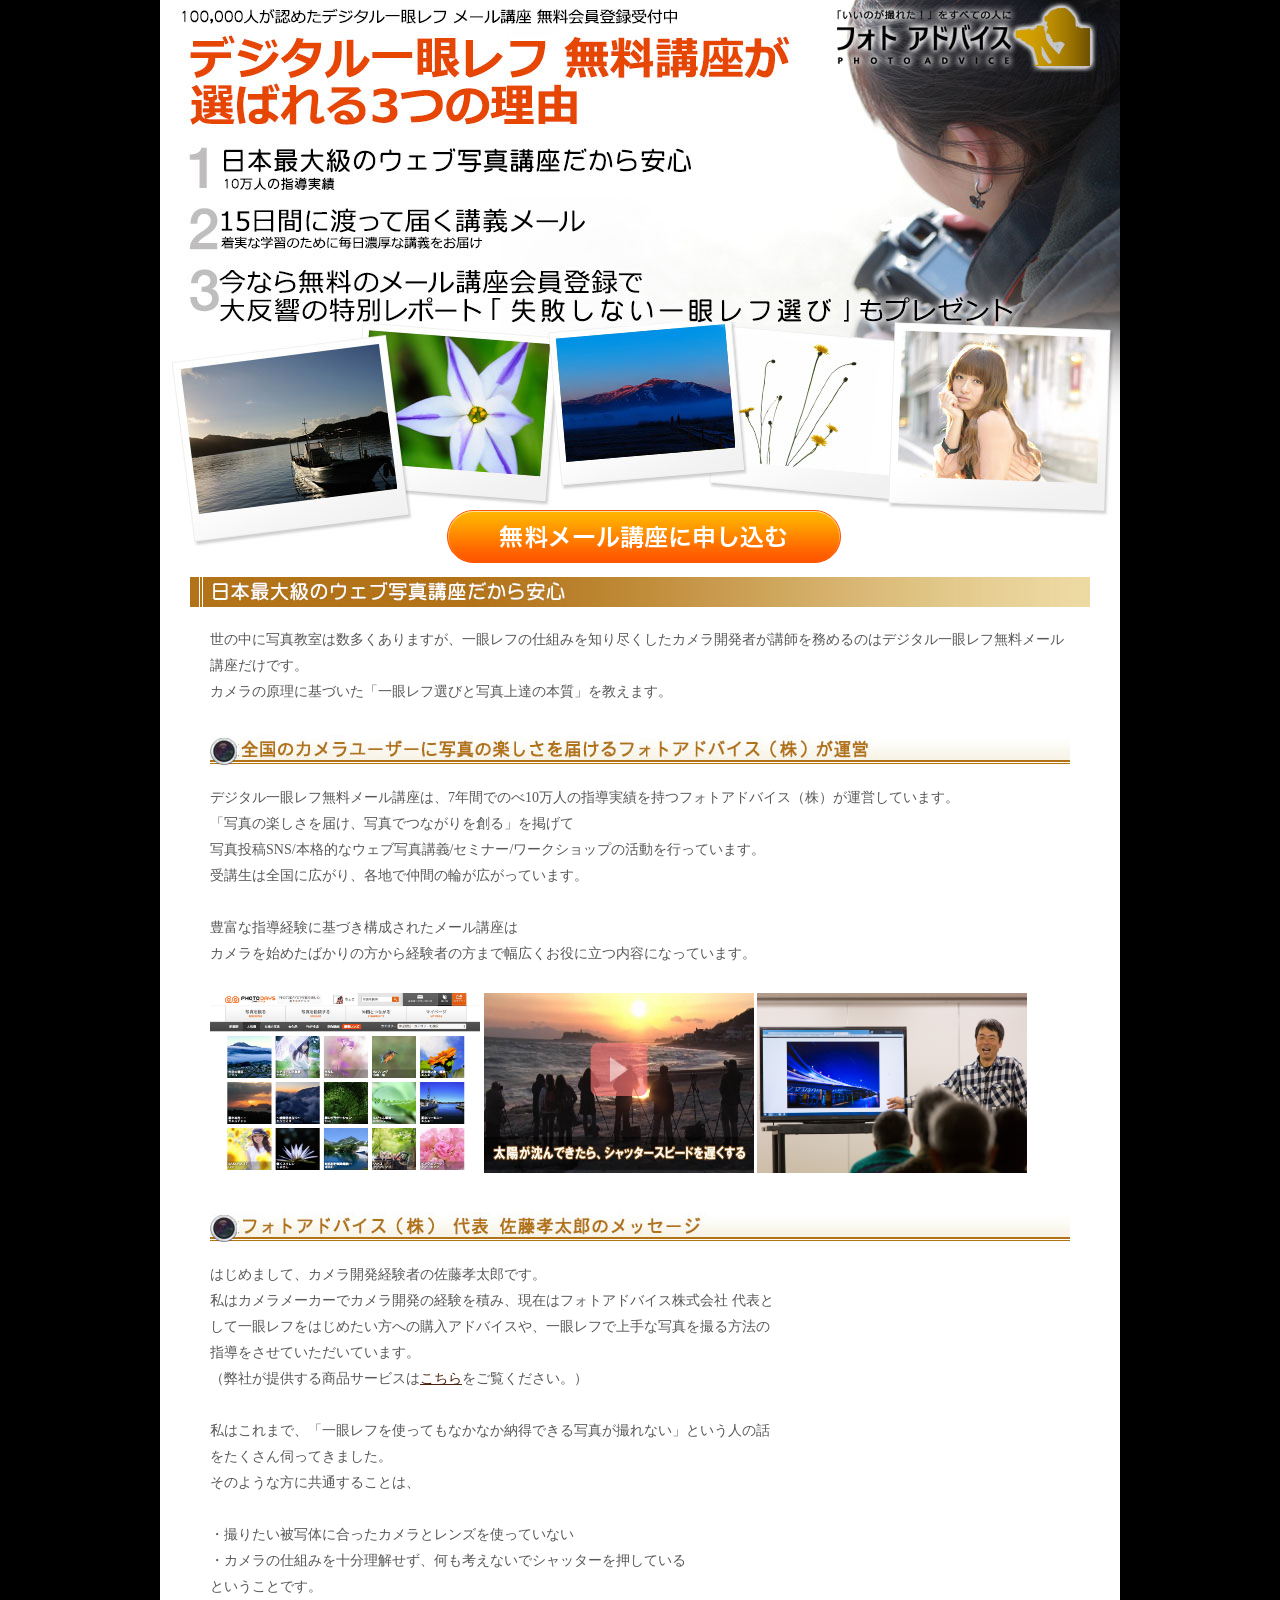
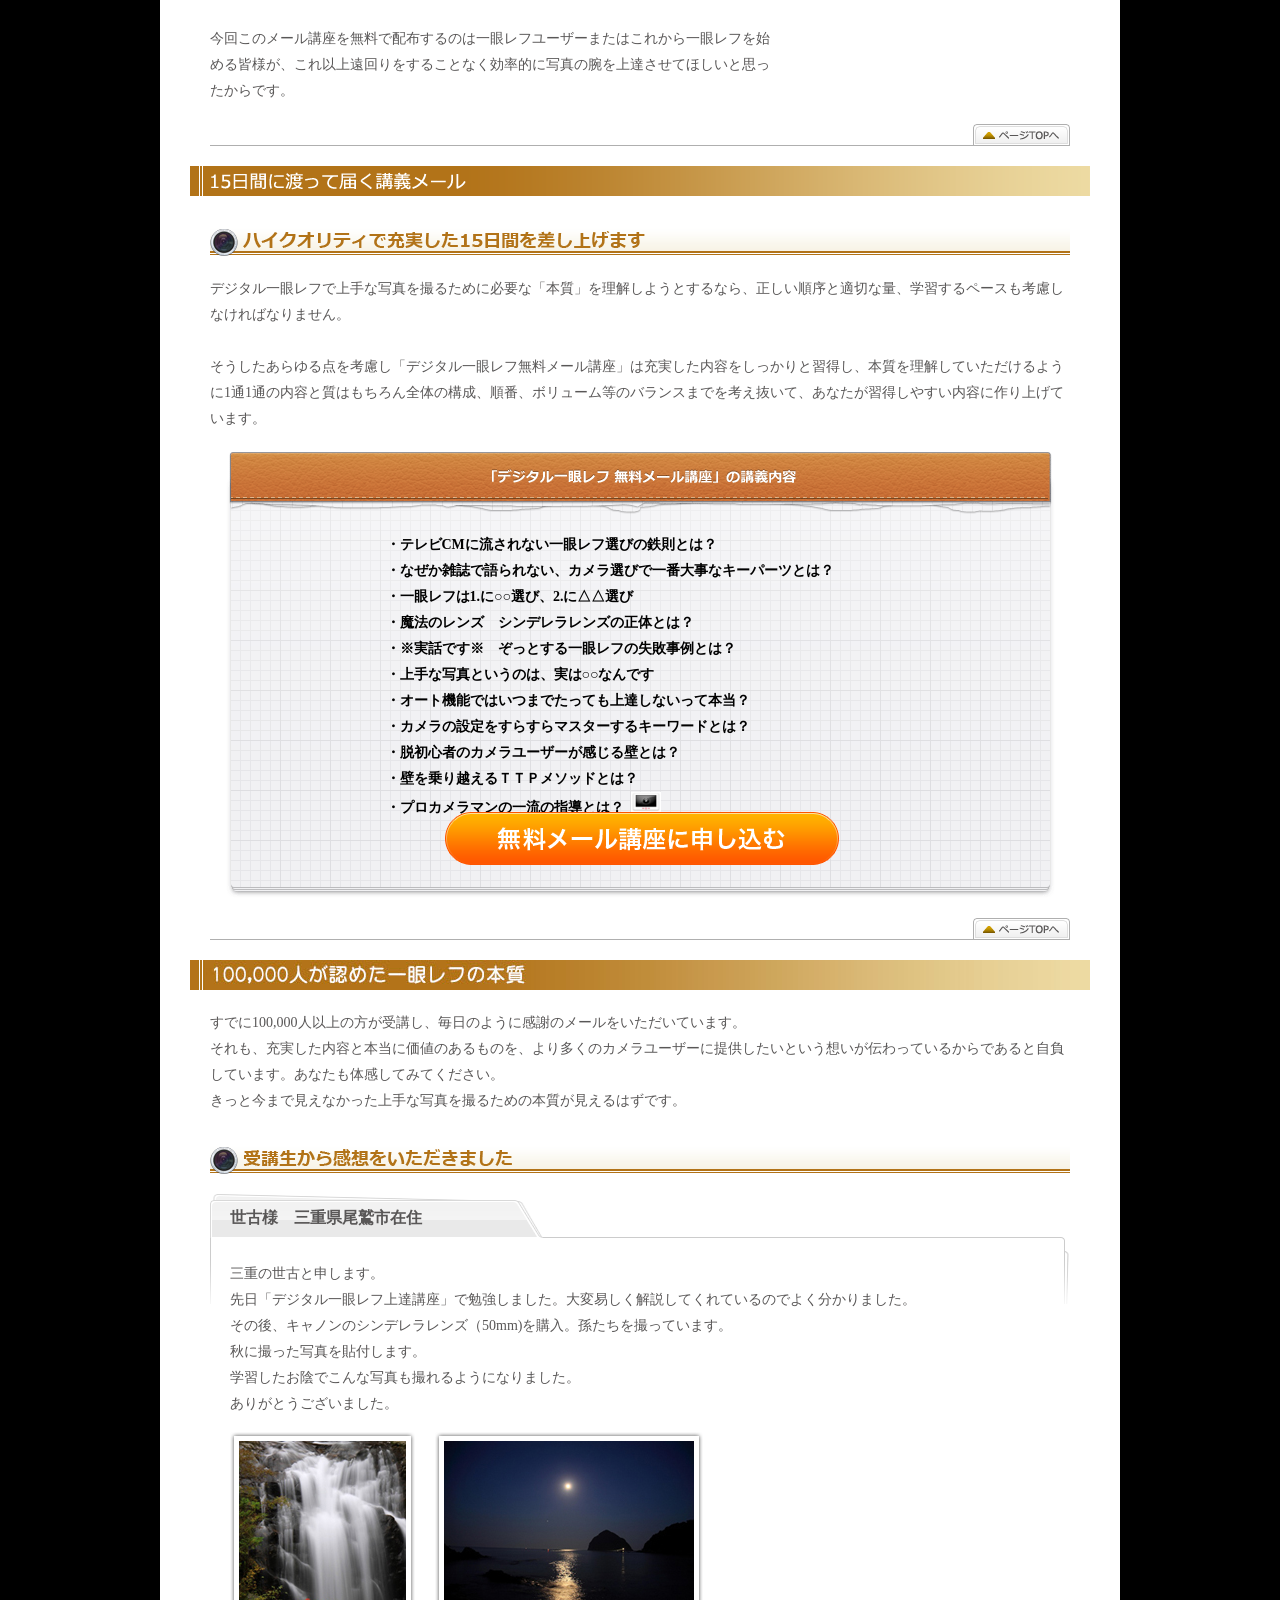
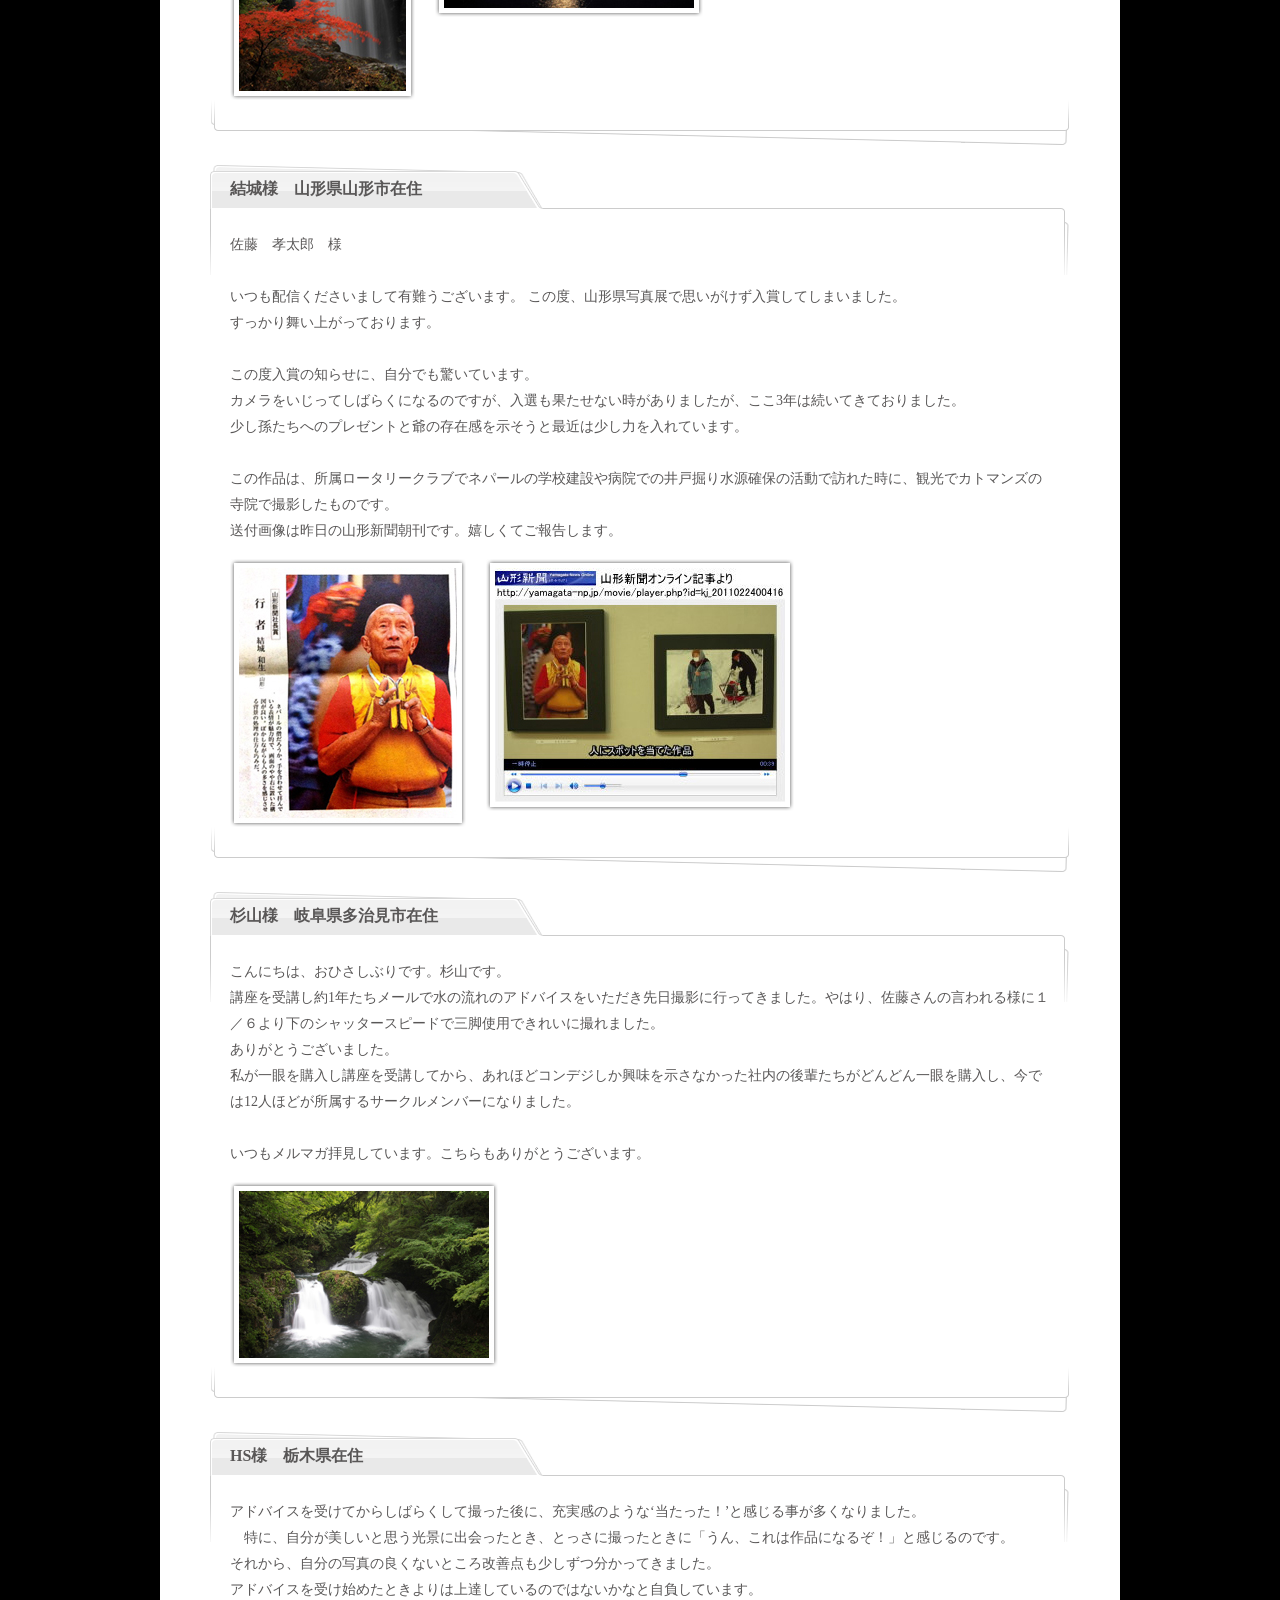
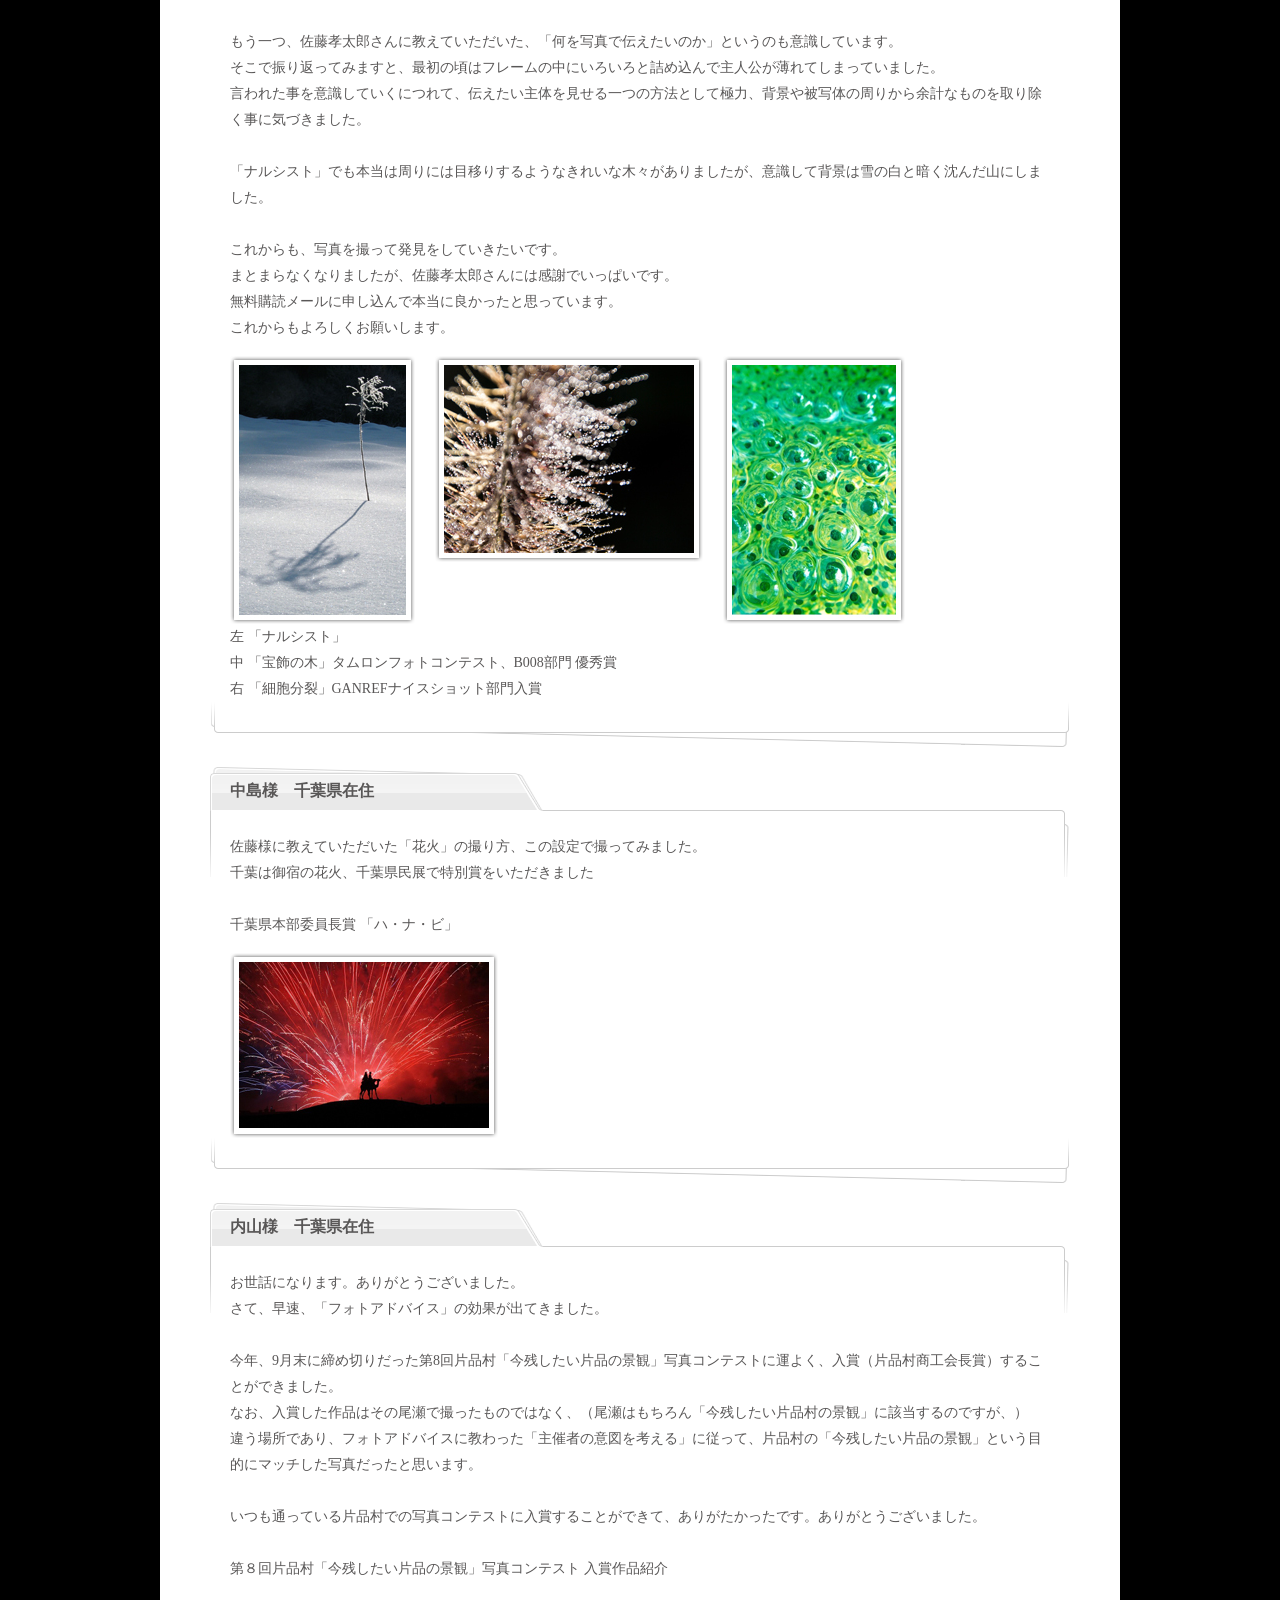
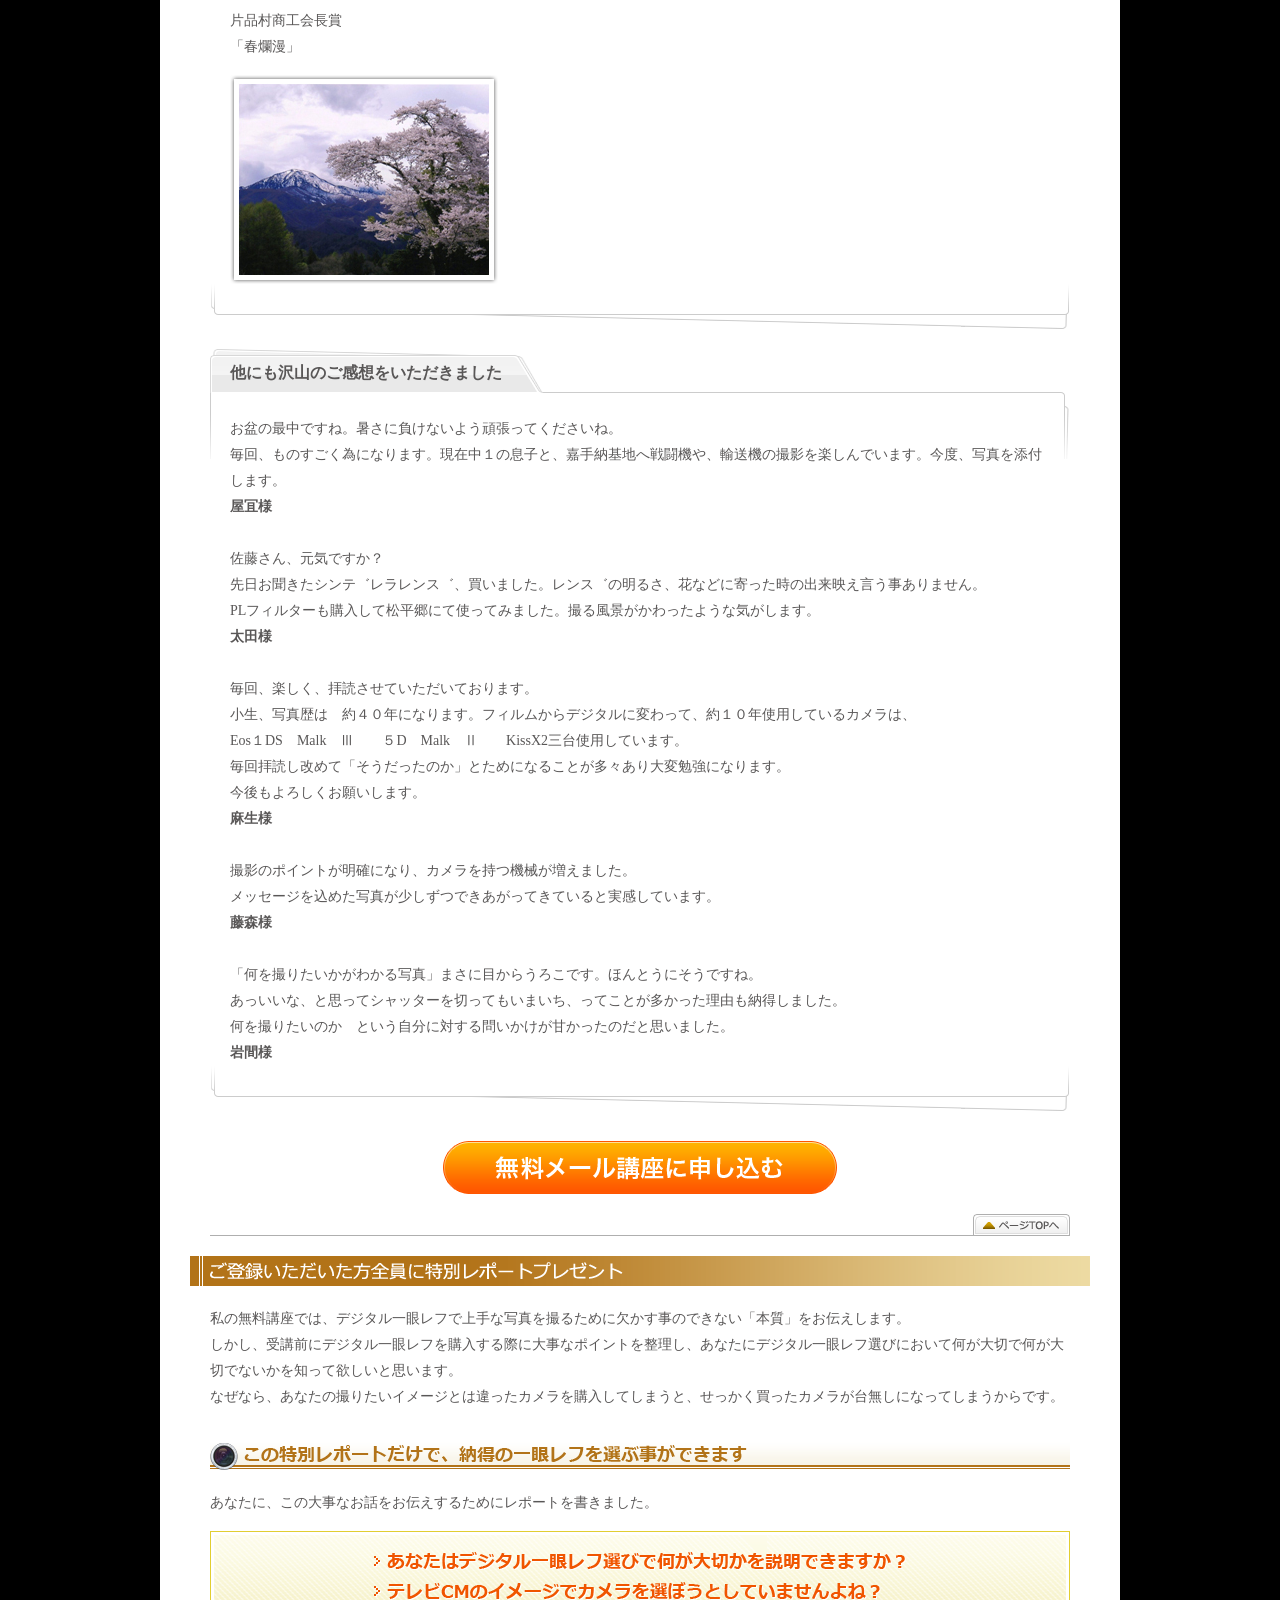
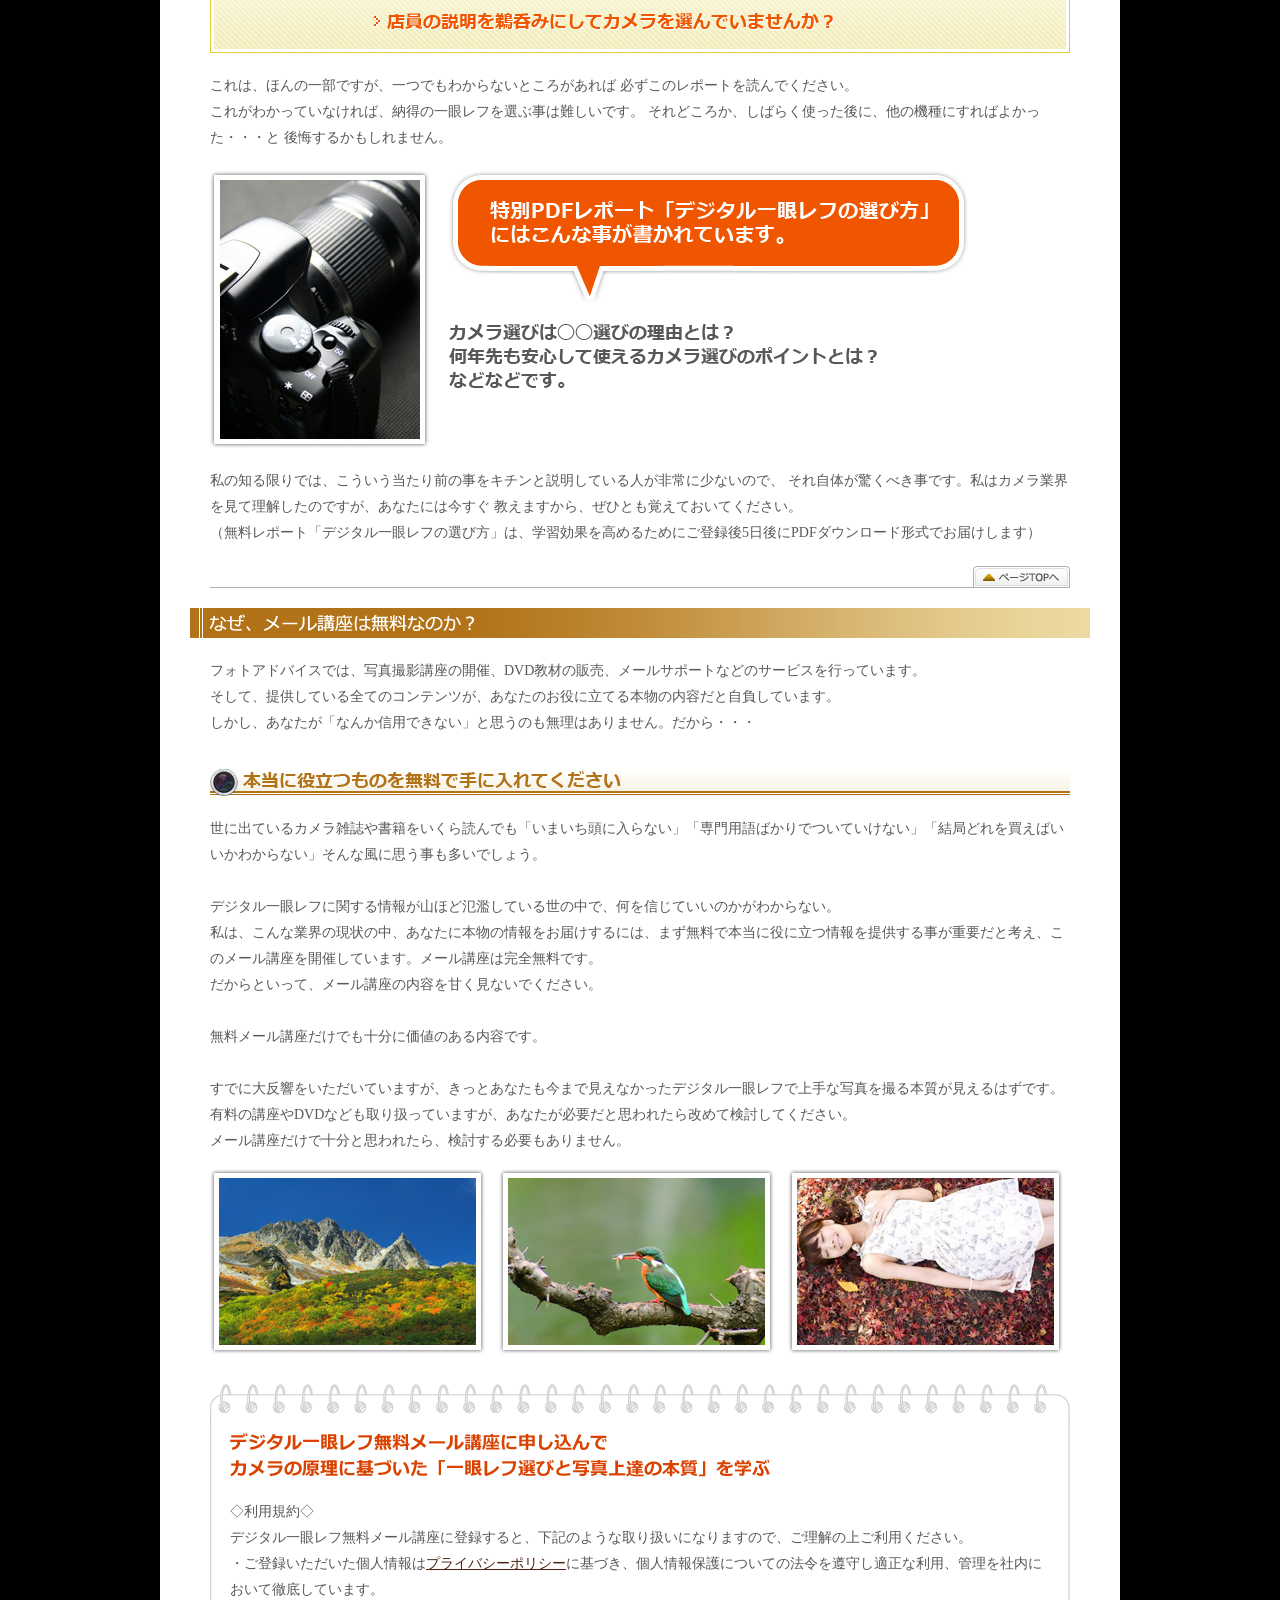
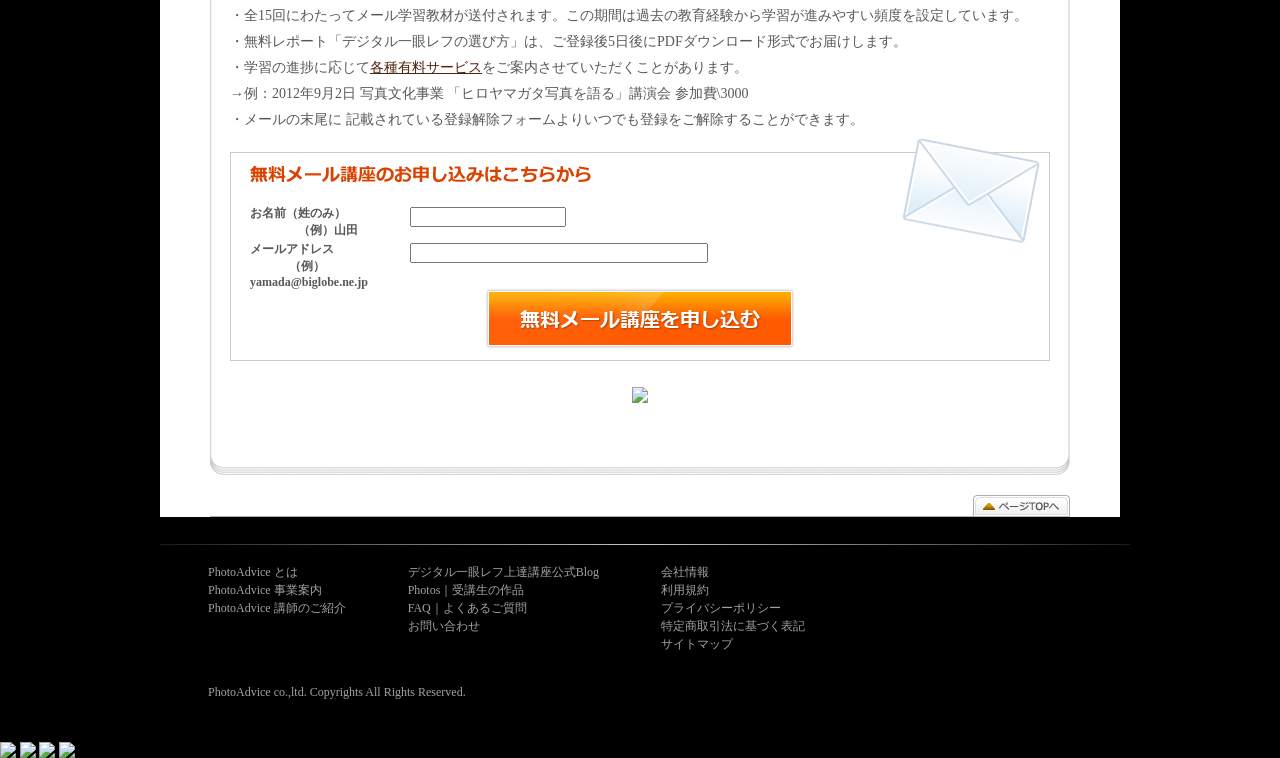
==== index.html @ fc01109f "Initial commit with responsive LP" ====
<!DOCTYPE html
  PUBLIC "-//W3C//DTD XHTML 1.0 Transitional//EN" "http://www.w3.org/TR/xhtml1/DTD/xhtml1-transitional.dtd">
<html xmlns="http://www.w3.org/1999/xhtml" lang="ja">

<head>
  <meta name="viewport" content="width=device-width, initial-scale=1.0" />
  <meta http-equiv="Content-Type" content="text/html; charset=UTF-8" />
  <meta name="Description"
    content="自宅で今すぐ始めるならフォトアドバイスの一眼レフ講座。カメラ開発経験者と一流プロカメラマンによる一眼レフの撮り方から写真撮影の心構えまで、本格的な講義で着実に上達します。一眼レフを使いこなし、美しい写真を思い通りに撮ることができます。セミナー・ワークショップでプロカメラマンから写真の撮り方の直接指導が受けられます。" />
  <meta name="Keywords" content="写真,一眼レフ,撮り方" />
  <title>一眼レフでプロ並み写真の撮り方なら -フォトアドバイス株式会社-</title>
  <link href="css/base.css" rel="stylesheet" type="text/css" />
  <script type="text/javascript" language="JavaScript" src="js/smartRollover.js"></script>
  <script type="text/javascript" language="JavaScript" src="js/moji.js"></script>
  <script type="text/javascript" src="js/smoothScroll.js"></script>
  <link href="css/lp.css" rel="stylesheet" type="text/css" />
  <style type="text/css">
  </style>



  <script>
    (function (i, s, o, g, r, a, m) {
      i['GoogleAnalyticsObject'] = r; i[r] = i[r] || function () {
        (i[r].q = i[r].q || []).push(arguments)
      }, i[r].l = 1 * new Date(); a = s.createElement(o),
        m = s.getElementsByTagName(o)[0]; a.async = 1; a.src = g; m.parentNode.insertBefore(a, m)
    })(window, document, 'script', '//www.google-analytics.com/analytics.js', 'ga');
    ga('create', 'UA-39498760-1', 'auto');
    ga('send', 'pageview');
  </script>




</head>

<body>
  <a name="top" id="top"></a>
  <div class="wrap">
    <div class="contents_box">
      <div class="visual"><img src="img/visual_150910.jpg" alt="デジタル一眼レフ 無料講座が選ばれる3つの理由" width="960" height="577" />
        <div class="btn"><a href="#regist_form"><img src="img/btn_01_off.png" alt="無料メール講座に申し込む" width="394" height="53"
              border="0" /></a></div>
      </div>
      <div class="title_01"><img src="img/title_01_6.jpg" alt="カメラ開発経験者が講師だから安心" width="900" height="30" /></div>

      <div class="content">
        <div class="content_text">世の中に写真教室は数多くありますが、一眼レフの仕組みを知り尽くしたカメラ開発者が講師を務めるのはデジタル一眼レフ無料メール講座だけです。<br />
          <span class="colored_text6">カメラの原理に基づいた「一眼レフ選びと写真上達の本質」を教えます。</span>
        </div>
        <div class="title_02"><img src="img/subtitle_01_3.jpg" alt="全国のカメラユーザーに写真の楽しさを届けるフォトアドバイス（株）が運営" width="860"
            height="30" /></div>


        <div class="content_text">デジタル一眼レフ無料メール講座は、7年間でのべ10万人の指導実績を持つフォトアドバイス（株）が運営しています。<br />
          「写真の楽しさを届け、写真でつながりを創る」を掲げて<br />
          写真投稿SNS/本格的なウェブ写真講義/セミナー/ワークショップの活動を行っています。<br />
          受講生は全国に広がり、各地で仲間の輪が広がっています。<br />
          <br />
          豊富な指導経験に基づき構成されたメール講座は<br />
          カメラを始めたばかりの方から経験者の方まで幅広くお役に立つ内容になっています。
        </div>
        <br />

        <img src="img/photo1.jpg" width="270" height="180">
        <img src="img/ws_daiya.jpg" width="270" height="180">
        <img src="img/photo3.jpg" width="270" height="180">


        <div class="content_text_01">
        </div>

        <div class="title_02"><img src="img/subtitle_02_3.jpg" alt="カメラ開発者 佐藤孝太郎のメッセージ" width="860" height="30" /></div>

        <div>
          <div class="content_text_02">はじめまして、カメラ開発経験者の佐藤孝太郎です。<br />
            私はカメラメーカーでカメラ開発の経験を積み、現在はフォトアドバイス株式会社 代表として一眼レフをはじめたい方への購入アドバイスや、一眼レフで上手な写真を撮る方法の指導をさせていただいています。<br />
            （弊社が提供する商品サービスは<a href="http://photo-advice.jp/work.html">こちら</a>をご覧ください。）<br />
            <br />
            私はこれまで、「一眼レフを使ってもなかなか納得できる写真が撮れない」という人の話をたくさん伺ってきました。<br />
            そのような方に共通することは、<br />
            <br />
            ・撮りたい被写体に合ったカメラとレンズを使っていない<br />
            ・カメラの仕組みを十分理解せず、何も考えないでシャッターを押している<br />
            ということです。<br />
            <br />
            今回このメール講座を無料で配布するのは一眼レフユーザーまたはこれから一眼レフを始める皆様が、これ以上遠回りをすることなく効率的に写真の腕を上達させてほしいと思ったからです。
          </div>


          <div class="content_image_02">
            <!--<img src="img/image_02.jpg" alt="佐藤孝太郎" width="271" height="335" />-->
          </div>
          <div class="float_clear"></div>
        </div>

        <div class="pagetop"><a href="#top"><img src="images/pagetop.gif" alt="ページTOPへ" width="97" height="21" /></a>
        </div>

      </div>

      <div class="title_01"><img src="img/title_02.gif" alt="ハイクオリティで充実した15日間を差し上げます" width="900" height="30" /></div>
      <div class="content">
        <div class="title_02"><img src="img/subtitle_03.gif" alt="アメブロランキングで1位に支持されたカメラ開発者が講師" width="860"
            height="30" /></div>
        <div class="content_text">デジタル一眼レフで上手な写真を撮るために必要な「本質」を理解しようとするなら、正しい順序と適切な量、学習するペースも考慮しなければなりません。<br />
          <br />
          そうしたあらゆる点を考慮し「デジタル一眼レフ無料メール講座」は充実した内容をしっかりと習得し、本質を理解していただけるように1通1通の内容と質はもちろん全体の構成、順番、ボリューム等のバランスまでを考え抜いて、あなたが習得しやすい内容に作り上げています。
        </div>
        <div class="content_image_03">・テレビCMに流されない一眼レフ選びの鉄則とは？<br />
          ・なぜか雑誌で語られない、カメラ選びで一番大事なキーパーツとは？<br />
          ・一眼レフは1.に○○選び、2.に△△選び<br />
          ・魔法のレンズ　シンデレラレンズの正体とは？<br />
          ・※実話です※　ぞっとする一眼レフの失敗事例とは？<br />
          ・上手な写真というのは、実は○○なんです<br />
          ・オート機能ではいつまでたっても上達しないって本当？<br />
          ・カメラの設定をすらすらマスターするキーワードとは？<br />
          ・脱初心者のカメラユーザーが感じる壁とは？<br />
          ・壁を乗り越えるＴＴＰメソッドとは？<br />
          ・プロカメラマンの一流の指導とは？&nbsp;&nbsp;<img src="img/screen-picture.jpg" alt="サンプル" width="30" height="20" />
          <br /><br />
          <br />
          <div class="btn_02"><a href="#regist_form"><img src="img/btn_01_off.png" alt="無料メール講座に申し込む" width="394"
                height="53" border="0" /></a></div>
        </div>
        <div class="pagetop"><a href="#top"><img src="images/pagetop.gif" alt="ページTOPへ" width="97" height="21" /></a>
        </div>
      </div>
      <div class="title_01"><img src="img/title_03_2.jpg" alt="100,000人が認めた一眼レフの本質" width="900" height="30" /></div>
      <div class="content">
        <div class="content_text">すでに100,000人以上の方が受講し、毎日のように感謝のメールをいただいています。<br />
          それも、充実した内容と本当に価値のあるものを、より多くのカメラユーザーに提供したいという想いが伝わっているからであると自負しています。あなたも体感してみてください。<br />
          きっと今まで見えなかった上手な写真を撮るための本質が見えるはずです。</div>
        <div class="title_02"><img src="img/subtitle_04.gif" alt="受講生から感想をいただきました " width="860" height="30" /></div>
        <div class="kansou_box">世古様　三重県尾鷲市在住
          <div class="text_box">三重の世古と申します。<br />
            先日「デジタル一眼レフ上達講座」で勉強しました。大変易しく解説してくれているのでよく分かりました。<br />
            その後、キャノンのシンデレラレンズ（50mm)を購入。孫たちを撮っています。<br />
            秋に撮った写真を貼付します。<br />
            <span class="colored_text6">学習したお陰でこんな写真も撮れるようになりました。</span><br />
            ありがとうございました。
          </div>
          <img src="img/kansou_image_01.jpg" width="185" height="268" /><img src="img/kansou_image_02.jpg" width="268"
            height="185" />
        </div>
        <img src="img/kansou_bottom.gif" width="860" height="45" />
        <div class="kansou_box">結城様　山形県山形市在住
          <div class="text_box">佐藤　孝太郎　様<br />
            <br />
            いつも配信くださいまして有難うございます。 この度、<span class="colored_text6">山形県写真展で思いがけず入賞してしまいました。</span><br />
            すっかり舞い上がっております。<br />
            <br />
            この度入賞の知らせに、自分でも驚いています。<br />
            カメラをいじってしばらくになるのですが、入選も果たせない時がありましたが、ここ3年は続いてきておりました。<br />
            少し孫たちへのプレゼントと爺の存在感を示そうと最近は少し力を入れています。<br />
            <br />
            この作品は、所属ロータリークラブでネパールの学校建設や病院での井戸掘り水源確保の活動で訪れた時に、観光でカトマンズの寺院で撮影したものです。<br />
            送付画像は昨日の山形新聞朝刊です。嬉しくてご報告します。

          </div>
          <img src="img/kansou_image_03.jpg" width="236" height="268" /><img src="img/kansou_image_04.jpg" width="308"
            height="252" />
        </div>
        <img src="img/kansou_bottom.gif" width="860" height="45" />
        <div class="kansou_box">杉山様　岐阜県多治見市在住
          <div class="text_box">こんにちは、おひさしぶりです。杉山です。<br />
            講座を受講し約1年たちメールで水の流れのアドバイスをいただき先日撮影に行ってきました。やはり、佐藤さんの言われる様に１／６より下のシャッタースピードで三脚使用できれいに撮れました。<br />
            ありがとうございました。<br />
            私が一眼を購入し講座を受講してから、あれほどコンデジしか興味を示さなかった社内の後輩たちがどんどん一眼を購入し、今では<span
              class="colored_text6">12人ほどが所属するサークルメンバーになりました。</span><br />
            <br />
            いつもメルマガ拝見しています。こちらもありがとうございます。
            <br />
          </div>
          <img src="img/kansou_image_05.jpg" width="268" height="185" />
        </div>
        <img src="img/kansou_bottom.gif" width="860" height="45" />
        <div class="kansou_box">HS様　栃木県在住
          <div class="text_box">アドバイスを受けてからしばらくして撮った後に、充実感のような<span
              class="colored_text6">‘当たった！’と感じる事が多くなりました。</span><br />
            　特に、自分が美しいと思う光景に出会ったとき、とっさに撮ったときに「うん、これは作品になるぞ！」と感じるのです。<br />
            それから、自分の写真の良くないところ改善点も少しずつ分かってきました。<br />
            アドバイスを受け始めたときよりは上達しているのではないかなと自負しています。<br />
            <br />
            もう一つ、佐藤孝太郎さんに教えていただいた、<span class="colored_text6">「何を写真で伝えたいのか」というのも意識しています。</span><br />
            そこで振り返ってみますと、最初の頃はフレームの中にいろいろと詰め込んで主人公が薄れてしまっていました。<br />
            言われた事を意識していくにつれて、伝えたい主体を見せる一つの方法として極力、背景や被写体の周りから余計なものを取り除く事に気づきました。<br />
            <br />
            「ナルシスト」でも本当は周りには目移りするようなきれいな木々がありましたが、意識して背景は雪の白と暗く沈んだ山にしました。<br />
            <br />
            これからも、写真を撮って発見をしていきたいです。<br />
            まとまらなくなりましたが、佐藤孝太郎さんには感謝でいっぱいです。<br />
            <span class="colored_text6">無料購読メールに申し込んで本当に良かったと思っています。</span><br />
            これからもよろしくお願いします。
            <br />
          </div>
          <img src="img/kansou_image_06.jpg" width="185" height="268" /><img src="img/kansou_image_07.jpg" width="268"
            height="206" /><img src="img/kansou_image_08.jpg" width="182" height="268" />
          <div class="text_box_02">左 「ナルシスト」<br />
            中 「宝飾の木」タムロンフォトコンテスト、B008部門 優秀賞<br />
            右 「細胞分裂」GANREFナイスショット部門入賞<br />
          </div>
        </div>
        <img src="img/kansou_bottom.gif" width="860" height="45" />
        <div class="kansou_box">中島様　千葉県在住
          <div class="text_box"><span class="colored_text6">佐藤様に教えていただいた「花火」の撮り方、この設定で撮ってみました。</span><br />
            千葉は御宿の花火、千葉県民展で特別賞をいただきました<br />
            <br />
            千葉県本部委員長賞 「ハ・ナ・ビ」
          </div>
          <img src="img/kansou_image_09.jpg" width="268" height="185" />
        </div>
        <img src="img/kansou_bottom.gif" width="860" height="45" />
        <div class="kansou_box">内山様　千葉県在住
          <div class="text_box">お世話になります。ありがとうございました。<br />
            さて、早速、「フォトアドバイス」の効果が出てきました。<br />
            <br />
            今年、9月末に締め切りだった第8回片品村「今残したい片品の景観」写真コンテストに運よく、入賞（片品村商工会長賞）することができました。<br />
            なお、入賞した作品はその尾瀬で撮ったものではなく、（尾瀬はもちろん「今残したい片品村の景観」に該当するのですが、）<br />
            違う場所であり、<span
              class="colored_text6">フォトアドバイスに教わった「主催者の意図を考える」に従って、</span>片品村の「今残したい片品の景観」という目的にマッチした写真だったと思います。<br />
            <br />
            いつも通っている片品村での写真コンテストに入賞することができて、ありがたかったです。ありがとうございました。<br />

            <br />
            第８回片品村「今残したい片品の景観」写真コンテスト 入賞作品紹介<br />
            <br />
            片品村商工会長賞<br />
            「春爛漫」
          </div>
          <img src="img/kansou_image_10.jpg" width="268" height="209" />
        </div>
        <img src="img/kansou_bottom.gif" width="860" height="45" />
        <div class="kansou_box">他にも沢山のご感想をいただきました
          <div class="text_box">お盆の最中ですね。暑さに負けないよう頑張ってくださいね。<br />
            <span class="colored_text6">毎回、ものすごく為になります。</span>現在中１の息子と、嘉手納基地へ戦闘機や、輸送機の撮影を楽しんでいます。今度、写真を添付します。<br />
            <strong>屋冝様</strong><br />
            <br />
            佐藤さん、元気ですか？<br />
            先日お聞きたシンテ゛レラレンス゛、買いました。レンス゛の明るさ、花などに寄った時の出来映え言う事ありません。<br />
            PLフィルターも購入して松平郷にて使ってみました。<span class="colored_text6">撮る風景がかわった</span>ような気がします。<br />
            <strong>太田様</strong><br />
            <br />
            毎回、楽しく、拝読させていただいております。<br />
            小生、写真歴は　約４０年になります。フィルムからデジタルに変わって、約１０年使用しているカメラは、<br />
            Eos１DS　Malk　Ⅲ　　５D　Malk　Ⅱ　　KissX2三台使用しています。<br />
            毎回拝読し改めて<span class="colored_text6">「そうだったのか」</span>とためになることが多々あり大変勉強になります。<br />
            今後もよろしくお願いします。<br />
            <strong>麻生様</strong><br />
            <br />
            撮影のポイントが明確になり、カメラを持つ機械が増えました。<br />
            <span class="colored_text6">メッセージを込めた写真</span>が少しずつできあがってきていると実感しています。<br />
            <strong>藤森様</strong><br />
            <br />
            「何を撮りたいかがわかる写真」<span class="colored_text6">まさに目からうろこです。</span>ほんとうにそうですね。<br />
            あっいいな、と思ってシャッターを切ってもいまいち、ってことが多かった理由も納得しました。<br />
            何を撮りたいのか　という自分に対する問いかけが甘かったのだと思いました。<br />
            <strong>岩間様</strong><br />

          </div>
        </div>


        <img src="img/kansou_bottom.gif" width="860" height="45" />
        <div class="btn_center"><a href="#regist_form"><img src="img/btn_01_off.png" alt="無料メール講座に申し込む" width="394"
              height="53" border="0" /></a></div>

        <div class="pagetop"><a href="#top"><img src="images/pagetop.gif" alt="ページTOPへ" width="97" height="21" /></a>
        </div>
      </div>
      <div class="title_01"><img src="img/title_04.gif" alt="ご登録いただいた方全員に特別レポートプレゼント" width="900" height="30" /></div>
      <div class="content">
        <div class="content_text">私の無料講座では、デジタル一眼レフで上手な写真を撮るために欠かす事のできない「本質」をお伝えします。<br />
          しかし、受講前にデジタル一眼レフを購入する際に大事なポイントを整理し、あなたにデジタル一眼レフ選びにおいて何が大切で何が大切でないかを知って欲しいと思います。<br />
          なぜなら、あなたの撮りたいイメージとは違ったカメラを購入してしまうと、せっかく買ったカメラが台無しになってしまうからです。<br />
        </div>
        <div class="title_02"><img src="img/subtitle_05.gif" alt="この特別レポートだけで、納得の一眼レフを選ぶ事ができます" width="860"
            height="30" /></div>
        <div class="content_text">あなたに、この大事なお話をお伝えするためにレポートを書きました。</div>
        <img src="img/image_04.gif"
          alt="あなたはデジタル一眼レフ選びで何が大切かを説明できますか？　テレビCMのイメージでカメラを選ぼうとしていませんよね？　店員の説明を鵜呑みにしてカメラを選んでいませんか？" width="860"
          height="122" style="margin-top:15px" />
        <div class="content_text">これは、ほんの一部ですが、一つでもわからないところがあれば 必ずこのレポートを読んでください。<br />
          これがわかっていなければ、納得の一眼レフを選ぶ事は難しいです。 それどころか、しばらく使った後に、他の機種にすればよかった・・・と 後悔するかもしれません。
        </div>
        <div>
          <div class="content_image_04"><img src="img/image_05.jpg" width="219" height="277" /></div>
          <div class="content_image_04"><img src="img/image_06.gif" alt="特別PDFレポート「デジタル一眼レフの選び方」にはこんな事が書かれています。"
              width="519" height="133" /></div>
          <div class="content_image_04"><img src="img/image_07.gif"
              alt="カメラ選びは◯◯選びの理由とは？何年先も安心して使えるカメラ選びのポイントとは？などなどです。" width="428" height="64" /></div>
          <div class="float_clear"></div>
        </div>
        <div class="content_text">私の知る限りでは、こういう当たり前の事をキチンと説明している人が非常に少ないので、 それ自体が驚くべき事です。私はカメラ業界を見て理解したのですが、あなたには今すぐ
          教えますから、ぜひとも覚えておいてください。<br />
          （無料レポート「デジタル一眼レフの選び方」は、学習効果を高めるためにご登録後5日後にPDFダウンロード形式でお届けします）</div>
        <div class="pagetop"><a href="#top"><img src="images/pagetop.gif" alt="ページTOPへ" width="97" height="21" /></a>
        </div>
      </div>
      <div class="title_01"><img src="img/title_05.gif" alt="なぜ、メール講座は無料なのか？" width="900" height="30" /></div>
      <div class="content">
        <div class="content_text">フォトアドバイスでは、写真撮影講座の開催、DVD教材の販売、メールサポートなどのサービスを行っています。<br />
          そして、提供している全てのコンテンツが、あなたのお役に立てる本物の内容だと自負しています。<br />
          しかし、あなたが「なんか信用できない」と思うのも無理はありません。だから・・・
        </div>
        <div class="title_02"><img src="img/subtitle_06.gif" alt="本当に役立つものを無料で手に入れてください" width="860" height="30" />
        </div>
        <div class="content_text">
          世に出ているカメラ雑誌や書籍をいくら読んでも「いまいち頭に入らない」「専門用語ばかりでついていけない」「結局どれを買えばいいかわからない」そんな風に思う事も多いでしょう。<br />
          <br />
          デジタル一眼レフに関する情報が山ほど氾濫している世の中で、何を信じていいのかがわからない。<br />
          私は、こんな業界の現状の中、あなたに本物の情報をお届けするには、まず無料で本当に役に立つ情報を提供する事が重要だと考え、このメール講座を開催しています。メール講座は完全無料です。<br />
          だからといって、メール講座の内容を甘く見ないでください。<br />
          <br />
          無料メール講座だけでも十分に価値のある内容です。<br />
          <br />
          すでに大反響をいただいていますが、きっとあなたも今まで見えなかったデジタル一眼レフで上手な写真を撮る本質が見えるはずです。<br />
          有料の講座やDVDなども取り扱っていますが、あなたが必要だと思われたら改めて検討してください。<br />
          メール講座だけで十分と思われたら、検討する必要もありません。
        </div>
        <img src="img/image_08.jpg" width="275" height="185" style="margin-top:15px" /><img src="img/image_09.jpg"
          width="275" height="185" style="margin-top:15px; margin-left:14px; margin-right:14px" /><img
          src="img/image_10.jpg" width="275" height="185" style="margin-top:15px" />
        <div class="note_box"><img src="img/note_top.gif" alt="デジタル一眼レフ無料メール講座に申し込んでカメラの原理に基づいた「一眼レフ選びと写真上達の本質」を学ぶ"
            width="860" height="95" />

          <div class="note_text">
            ◇利用規約◇<br />
            デジタル一眼レフ無料メール講座に登録すると、下記のような取り扱いになりますので、ご理解の上ご利用ください。<br />
            ・ご登録いただいた個人情報は<a href="../wp/policy.html">プライバシーポリシー</a>に基づき、個人情報保護についての法令を遵守し適正な利用、管理を社内において徹底しています。<br />
            ・全15回にわたってメール学習教材が送付されます。この期間は過去の教育経験から学習が進みやすい頻度を設定しています。<br />
            ・無料レポート「デジタル一眼レフの選び方」は、ご登録後5日後にPDFダウンロード形式でお届けします。<br />
            ・学習の進捗に応じて<a href="#">各種有料サービス</a>をご案内させていただくことがあります。<br />
            →例：2012年9月2日 写真文化事業 「ヒロヤマガタ写真を語る」講演会 参加費\3000<br />
            ・メールの末尾に 記載されている登録解除フォームよりいつでも登録をご解除することができます。</div>

          <a name="regist_form" id="regist_form"></a>



          <div class="form_box"><img src="img/form_title.gif" alt="無料メール講座のお申し込みはこちらから" width="820" height="107" />

            <form method="post" action="https://canyon-ex.jp/fy">
              <input type="hidden" name="Publisher_Id" value="2280" />
              <input type="hidden" name="Form_Cd" value="site" />
              <input type="hidden" name="charcode" value="auto" />

              <dl class="pub_form">

                <div class="form_text_box_01">
                  <div class="form_text_01">お名前（姓のみ） 　　　　（例）山田</div>

                  <dd><input type="text" name="NameAll" value="" /"></dd>
                </div>


                <div class="form_text_box_02">
                  <div class="form_text_01">メールアドレス 　　　 （例）yamada@biglobe.ne.jp </div>
                  <dd><input type="text" name="Mail" value="" size="40" /"></dd>
                </div>


                <input type="hidden" name="Syubetsu" value="site" /">


              </dl>



              <!--
    <div class="form_text_box_01"><div class="form_text_01">お名前（姓のみ）</div>
      <div class="form_input"><input name="d[1]" type="text" size="20" id="seimei1" /></div>
      （例）山田</div>

    <div class="form_text_box_02"><div class="form_text_01">メールアドレス</div>
      <div class="form_input"><input name="d[0]" type="text" size="40" id="mail"  /></div>
      （例）yamada@biglobe.ne.jp</div>
	  -->


              <div class="form_btn">
                <div class="input type">
                  <center>
                    <BUTTON type="submit" name="submit" value="今すぐ受け取る" onSubmit="doGoal(this);return false;"
                      style="background-color: #fff1c8;border: none;cursor: pointer;"><img src="img/btn_02_off.gif"
                        width="310" height="61"">
	</BUTTON></center>
  </div>

  </div>

</form>

</div>

<br>
<center><img src=" img/service_table.png" width="700">
                  </center>

                  </br>

                  </br>
                  <img src="img/note_bottom.gif" width="860" height="20" />
                </div>


                <div class="pagetop"><a href="#top"><img src="images/pagetop.gif" alt="ページTOPへ" width="97"
                      height="21" /></a></div>
              </div>
          </div>


          <img src="images/line.gif" width="970" height="1" />


          <div class="footer_box">
            <div class="footer_text_link"><a href="http://photo-advice.jp/company.html">PhotoAdvice とは</a><br />

              <a href="http://photo-advice.jp/work.html">PhotoAdvice 事業案内</a><br />
              <a href="http://photo-advice.jp/staff.html">PhotoAdvice 講師のご紹介</a>
            </div>
            <div class="footer_text_link"><a href="http://photo-advice.jp/blog/">デジタル一眼レフ上達講座公式Blog</a><br />
              <a href="http://photo-advice.jp/photos.html">Photos｜受講生の作品</a><br />
              <a href="http://photo-advice.jp/faq.html">FAQ｜よくあるご質問</a><br />
              <a href="http://photo-advice.jp/contact.html">お問い合わせ</a>
            </div>
            <div class="footer_text_link"><a href="http://photo-advice.jp/about.html">会社情報</a><br />
              <a href="http://photo-advice.jp/kiyaku.html">利用規約</a><br />
              <a href="http://photo-advice.jp/policy.html">プライバシーポリシー</a><br />
              <a href="http://photo-advice.jp/tokuho.html">特定商取引法に基づく表記</a><br />
              <a href="http://photo-advice.jp/sitemap.html">サイトマップ</a>
            </div>
            <div class="float_clear"></div>
            <div class="copyright">PhotoAdvice co.,ltd. Copyrights All Rights Reserved.</div>
          </div>
        </div>
        <script type="text/javascript" src="http://apis.google.com/js/plusone.js">
          { lang: 'ja' }
        </script>


        <script type="text/javascript">

          var _gaq = _gaq || [];
          _gaq.push(['_setAccount', 'UA-6431154-6']);
          _gaq.push(['_trackPageview']);

          (function () {
            var ga = document.createElement('script'); ga.type = 'text/javascript'; ga.async = true;
            ga.src = ('https:' == document.location.protocol ? 'https://ssl' : 'http://www') + '.google-analytics.com/ga.js';
            var s = document.getElementsByTagName('script')[0]; s.parentNode.insertBefore(ga, s);
          })();

        </script>








        <!-- Expert of access analysisVer5.0Start -->

        <script type="text/javascript">var js_pageno = 1; var myurl = "http://photo-kouza.com/analyze2";</script>
        <script type="text/javascript" src="http://photo-kouza.com/analyze2/analyze/outer_js.js"></script>

        <noscript><img src="http://photo-kouza.com/analyze2/analyze/analyze.cgi" alt="dummy" width="1"
            height="1" /></noscript>

        <img name="first-biz-img" id="first-biz-img" alt="dummy" src="images/blank.gif" width="1" height="1" />
        <script type="text/javascript" src="http://photo-kouza.com/analyze2/analyze/seidoku.js"></script>

        <img name="first-biz-img2" id="first-biz-img2" alt="dummy" src="images/blank.gif" width="1" height="1" />
        <script type="text/javascript" src="http://photo-kouza.com/analyze2/analyze/taizai.js"></script>

        <img src="http://photo-kouza.com/analyze2/analyze/getrank.cgi" alt="dummy" width="1" height="1" />

        <!-- Expert of access analysisVer5.0End -->



        <!-- Expert of access analysisVer5.0_rokugaStart -->

        <img name="first-biz-img3" id="first-biz-img3" src="images/blank.gif" alt="dummy" width="1" height="1" />
        <script type="text/javascript" src="http://photo-kouza.com/analyze2/analyze/rokuga.js"></script>

        <!-- Expert of access analysisVer5.0_rokugaEnd -->



</body>

</html>
---- css/base.css ----
@charset "utf-8";
/* CSS Document */
* {
	margin: 0px;
	padding: 0px;
}
body {
	font-size: 14px;
	background-color: #000;
	line-height: 26px;
	padding: 20px;
}
h1, h2, h3, h4, h5, h6, body, html, p, li, dt, dd, pre {
	font-family: "ヒラギノ角ゴ Pro W3", "Hiragino Kaku Gothic Pro", Osaka, "メイリオ", "Meiryo", "ＭＳ Ｐゴシック", san-serif;
	/*	font-family: "ヒラギノ角ゴ Pro W3", "Hiragino Kaku Gothic Pro", Osaka, "ＭＳ Ｐゴシック", san-serif;*/
	font-weight: normal;
	margin: 0px;
	padding: 0px;
	color: #FFF;
	font-style: normal;
}
form, input, textarea, fieldset, select {
	font-size: 12px;
	line-height: normal;
	padding: 1px;
	margin-top: 2px;
	margin-right: 0px;
	margin-bottom: 2px;
	margin-left: 0px;
}
.header_box {
	margin: 0px;
	padding: 0px;
}
.content_text_title    {
	margin: 0px;
	padding: 0px;
}
ul, ol {
	list-style-type: none;
}
img {
	border-top-style: none;
	border-right-style: none;
	border-bottom-style: none;
	border-left-style: none;
	font-size: 0%;
	line-height: 0%;
}
a:link {
	color: #4D230F;
}
a:visited {
	color: #4D230F;
}
.float_clear {
	display: block;
	clear: both;
	visibility: hidden;
	height: auto;
}
.weight_bold {
	font-weight: bold;
}
.weight_caption {
	font-size: 10px;
	line-height: 120%;
}
.size_large {
	font-size: 14px;
}
.size_small {
	font-size: 10px;
}
.colored_text {
	color: #00AC20;
}
.colored_text2 {
	color: #3686B4;
	font-weight: normal;
}
.colored_text3 {
	color: #74934A;
	font-weight: bold;
}
.colored_text4 {
	color: #666;
	font-weight: normal;
}
.colored_text5 {
	color: #B10908;
	font-weight: bold;
}
---- css/lp.css ----
@charset "UTF-8";

.wrap {
	width: 960px;
	margin-right: auto;
	margin-left: auto;
	vertical-align: top;
}

a:hover img.hoverImg {
	filter: alpha(opacity=80);
	-moz-opacity: 0.8;
	opacity: 0.8;
}

.footer_box {
	width: 922px;
	margin-top: 18px;
	margin-right: auto;
	margin-left: auto;
	padding-left: 48px;
}

.footer_text_link {
	font-size: 12px;
	float: left;
	margin-right: 62px;
	line-height: 18px;
}

.footer_text_link a {
	color: #A3A3A3;
	text-decoration: none;
}

.btn_center {
	color: #A3A3A3;
	text-decoration: none;
}

.footer_text_link a:hover {
	text-decoration: underline;
}

.copyright {
	color: #A3A3A3;
	font-size: 12px;
	margin-right: 62px;
	margin-top: 26px;
	margin-bottom: 20px;
}

.pagetop {
	height: 21px;
	width: 100%;
	border-bottom-width: 1px;
	border-bottom-style: solid;
	border-bottom-color: #AFAFAF;
	text-align: right;
	margin-top: 20px;
}

.visual {
	height: 577px;
	width: 960px;
	position: relative;
}

.visual .btn {
	height: 53px;
	width: 394px;
	position: absolute;
	left: 287px;
	top: 510px;
}

.title_01 {
	height: 30px;
	width: 900px;
	margin-right: 30px;
	margin-left: 30px;
}

.title_02 {
	margin-top: 30px;
}

.contents_box {
	width: 960px;
	margin-bottom: 27px;
	background-color: #FFF;
}

.content {
	width: 860px;
	margin-right: 50px;
	margin-left: 50px;
	margin-bottom: 20px;
}

.content_text {
	line-height: 21px;
	color: #595757;
	line-height: 26px;
	width: 860px;
	margin-top: 20px;
}

.content_text p {
	color: #595757;
}

.content_text_01 {
	line-height: 21px;
	color: #595757;
	line-height: 26px;
	margin-top: 20px;
	margin-right: 20px;
	float: left;
	width: 469px;
}

.content_image_01 {
	width: 371px;
	margin-top: 20px;
	float: left;
}

.content_text_02 {
	line-height: 21px;
	color: #595757;
	line-height: 26px;
	margin-top: 20px;
	margin-right: 20px;
	float: left;
	width: 569px;
}

.content_image_02 {
	width: 271px;
	margin-top: 20px;
	float: left;
}

.content_image_03 {
	width: 669px;
	margin-top: 20px;
	font-size: 14px;
	font-weight: bold;
	color: #000;
	background-image: url(../img/image_03.gif);
	height: 366px;
	padding-top: 80px;
	padding-left: 160px;
	margin-right: auto;
	margin-left: auto;
	position: relative;
}

.content_image_03 .btn_02 {
	height: 53px;
	width: 394px;
	position: absolute;
	left: 219px;
	top: 360px;
}

.content_image_04 {
	margin-top: 20px;
	float: left;
	margin-right: 20px;
}

.kansou_box {
	background-image: url(../img/kansou_title.gif);
	background-repeat: no-repeat;
	background-position: top;
	width: 840px;
	font-size: 16px;
	font-weight: bold;
	padding-top: 11px;
	padding-left: 20px;
	color: #595757;
	margin-top: 20px;
}

.kansou_box .text_box {
	margin-top: 30px;
	margin-right: 20px;
	font-size: 14px;
	font-weight: normal;
}

.kansou_box .text_box_02 {
	margin-right: 20px;
	font-size: 14px;
	font-weight: normal;
}

.kansou_box img {
	margin-top: 15px;
	margin-right: 20px;
	vertical-align: text-top;
}

.btn_center {
	height: 53px;
	width: 394px;
	margin-top: 30px;
	margin-right: auto;
	margin-left: auto;
}

.note_box {
	background-image: url(../img/note_back.gif);
	background-repeat: repeat-y;
	width: 860px;
	margin-top: 30px;
}

.note_text {
	margin-top: 20px;
	margin-right: 20px;
	margin-left: 20px;
	color: #595757;
}

.form_box {
	width: 820px;
	margin-right: 20px;
	margin-left: 20px;
	border-bottom-width: 1px;
	border-bottom-style: solid;
	border-bottom-color: #cccccc;
	background-image: url(../img/form_back.gif);
	background-repeat: repeat-y;
	position: relative;
	margin-top: 5px;
}

.form_text_box_01 {
	position: absolute;
	top: 67px;
	left: 20px;
	color: #595757;
	width: 780px;
}

.form_text_box_02 {
	position: absolute;
	top: 103px;
	left: 20px;
	color: #595757;
	width: 780px;
}

.form_text_01 {
	float: left;
	width: 160px;
	font-weight: bold;
}

.form_input {
	float: left;
	width: 260px;
}

.form_btn {
	margin-top: 40px;
	margin-right: auto;
	margin-left: auto;
	margin-bottom: 8px;
}

/* 徹底的スマホ対応レスポンシブ設定 */
@media screen and (max-width: 768px) {

	/* 全体のリセットとベース設定 */
	body {
		padding: 0 !important;
		font-size: 16px !important;
		line-height: 1.8 !important;
	}

	/* PC幅固定の解除と余白の最適化 */
	.wrap,
	.contents_box,
	.visual,
	.title_01,
	.content,
	.kansou_box,
	.note_box,
	.form_box,
	.footer_box {
		width: 100% !important;
		margin-left: 0 !important;
		margin-right: 0 !important;
		padding-left: 15px !important;
		padding-right: 15px !important;
		box-sizing: border-box;
	}

	/* コンテンツ幅のリセット */
	.content {
		padding-left: 15px !important;
		padding-right: 15px !important;
	}

	/* 背景画像や固定高の解除 */
	.visual,
	.content_image_03 {
		height: auto !important;
		background-size: cover;
		background-position: center;
	}

	.content_image_03 {
		padding: 30px 15px !important;
	}

	/* 画像の全幅・自動縮小化の徹底 */
	img {
		max-width: 100% !important;
		height: auto !important;
		display: block;
		margin: 10px auto !important;
	}

	/* 特殊な配置画像の解除 */
	.content_image_01,
	.content_image_02,
	.content_image_04 {
		width: 100% !important;
		float: none !important;
		margin: 15px 0 !important;
	}

	/* テキストのスマホ最適化（文字を大幅に大きく、PC用改行を消す） */
	.content_text,
	.content_text_01,
	.content_text_02,
	.kansou_box .text_box,
	.kansou_box .text_box_02,
	.note_text,
	.content_image_03 {
		width: 100% !important;
		float: none !important;
		font-size: 20px !important;
		line-height: 2.0 !important;
		padding: 0 !important;
		margin: 15px 0 !important;
	}

	/* PC向けの改行タグをスマホでは無視して自然に折り返させる */
	.content_text br,
	.content_text_01 br,
	.content_text_02 br,
	.text_box br,
	.text_box_02 br,
	.note_text br,
	.content_image_03 br {
		display: none !important;
	}

	/* 感想ボックスの調整 */
	.kansou_box {
		background-image: none !important;
		/* PC用背景はズレるので消す */
		background-color: #f9f9f9;
		border: 2px solid #ddd;
		border-radius: 8px;
		padding: 20px 15px !important;
		margin-bottom: 20px !important;
	}

	/* ボタンの巨大化・中央配置 */
	.visual .btn,
	.content_image_03 .btn_02,
	.form_btn,
	.btn_center {
		position: static !important;
		width: 100% !important;
		max-width: none !important;
		margin: 20px auto !important;
		display: block;
		text-align: center;
	}

	.visual .btn img,
	.content_image_03 .btn_02 img,
	.form_btn img,
	.btn_center img {
		width: 90% !important;
		max-width: 400px !important;
		margin: 0 auto !important;
	}

	/* 入力フォームのスマホ完全対応 */
	.form_box {
		background-image: none !important;
		background-color: #fff1c8;
		border: 1px solid #e0d0a0;
		border-radius: 8px;
		padding: 20px 15px !important;
	}

	.form_text_box_01,
	.form_text_box_02 {
		position: static !important;
		width: 100% !important;
		margin-bottom: 20px !important;
		padding: 0 !important;
	}

	.form_text_01 {
		width: 100% !important;
		float: none !important;
		margin-bottom: 8px !important;
		font-size: 18px !important;
	}

	.form_input,
	.form_input input,
	dd input {
		width: 100% !important;
		float: none !important;
		padding: 15px !important;
		/* タップしやすく */
		font-size: 18px !important;
		/* iOS自動ズーム防止 */
		box-sizing: border-box;
		border: 1px solid #ccc;
		border-radius: 4px;
	}

	/* フッターの縦並び */
	.footer_box {
		text-align: center;
		padding: 20px 15px !important;
	}

	.footer_text_link {
		width: 100% !important;
		float: none !important;
		margin: 0 0 15px 0 !important;
	}

	.copyright {
		margin: 20px 0 0 0 !important;
		text-align: center;
	}
}
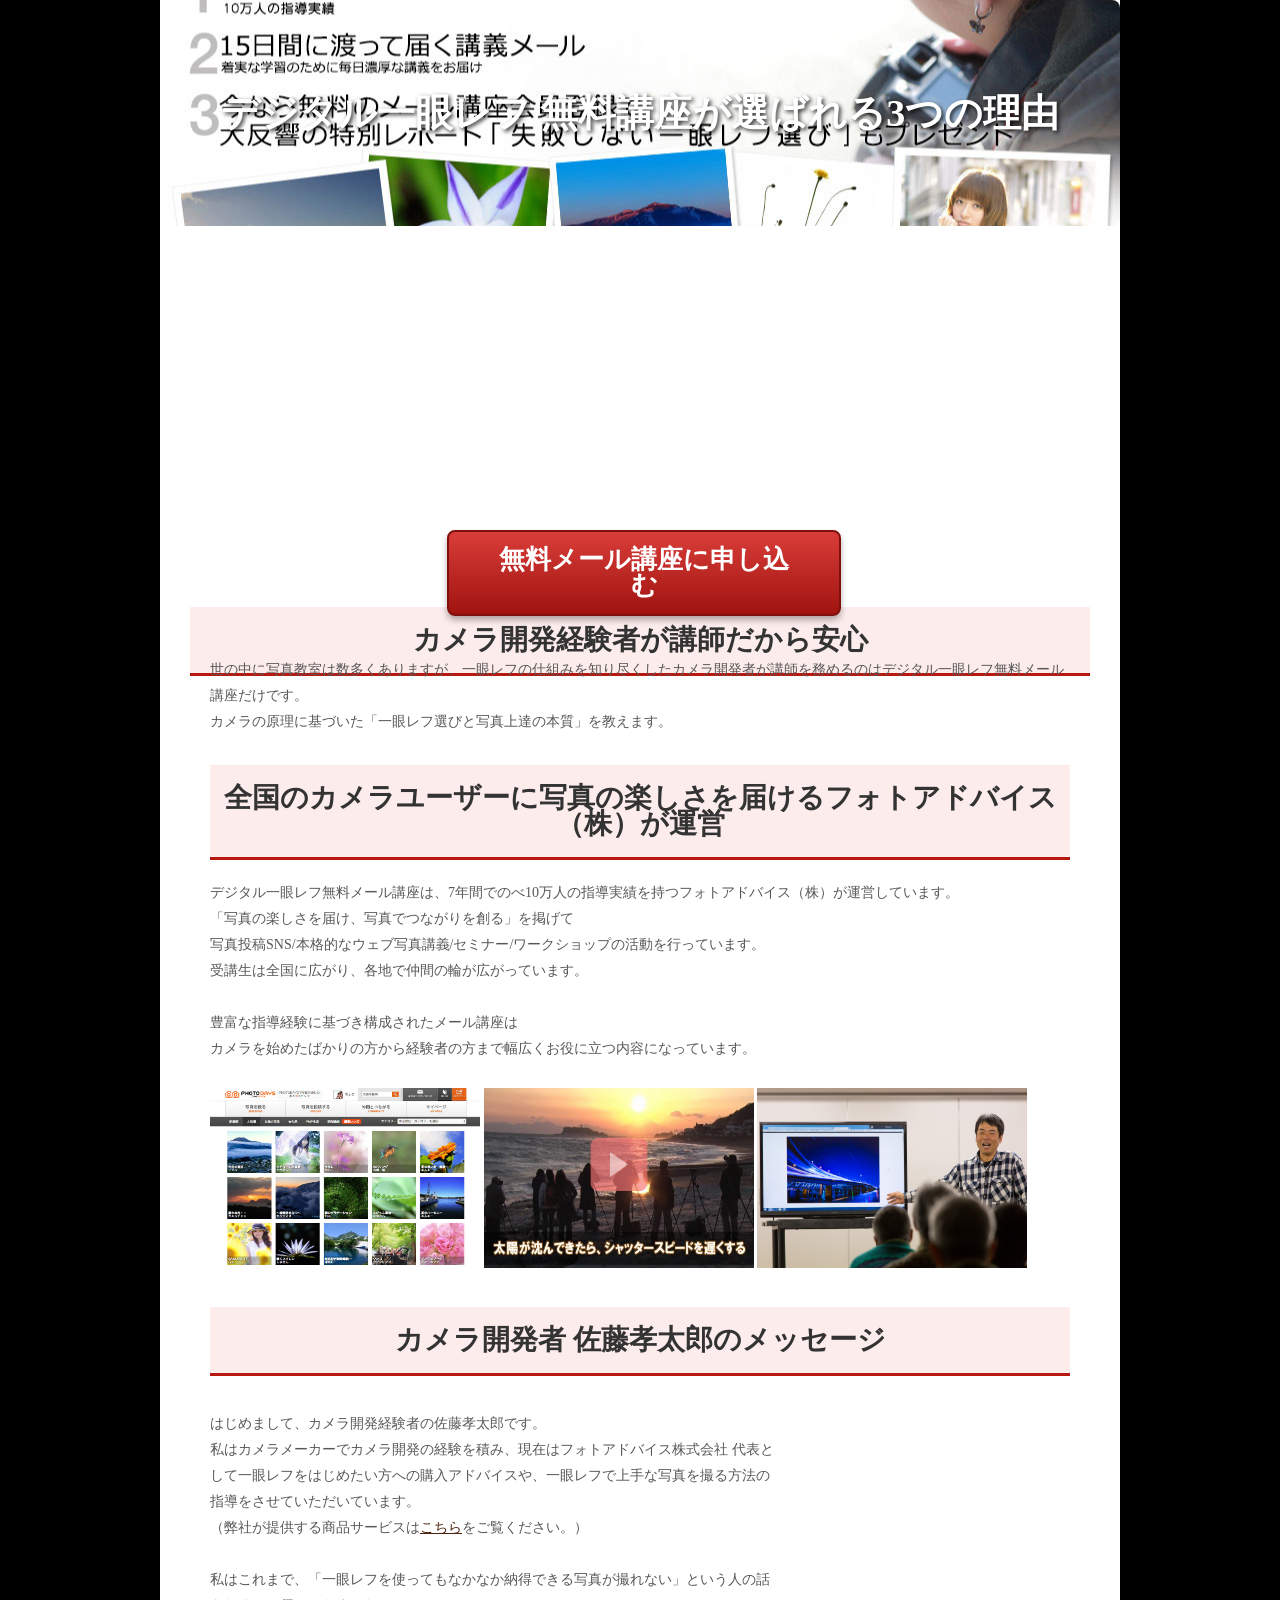
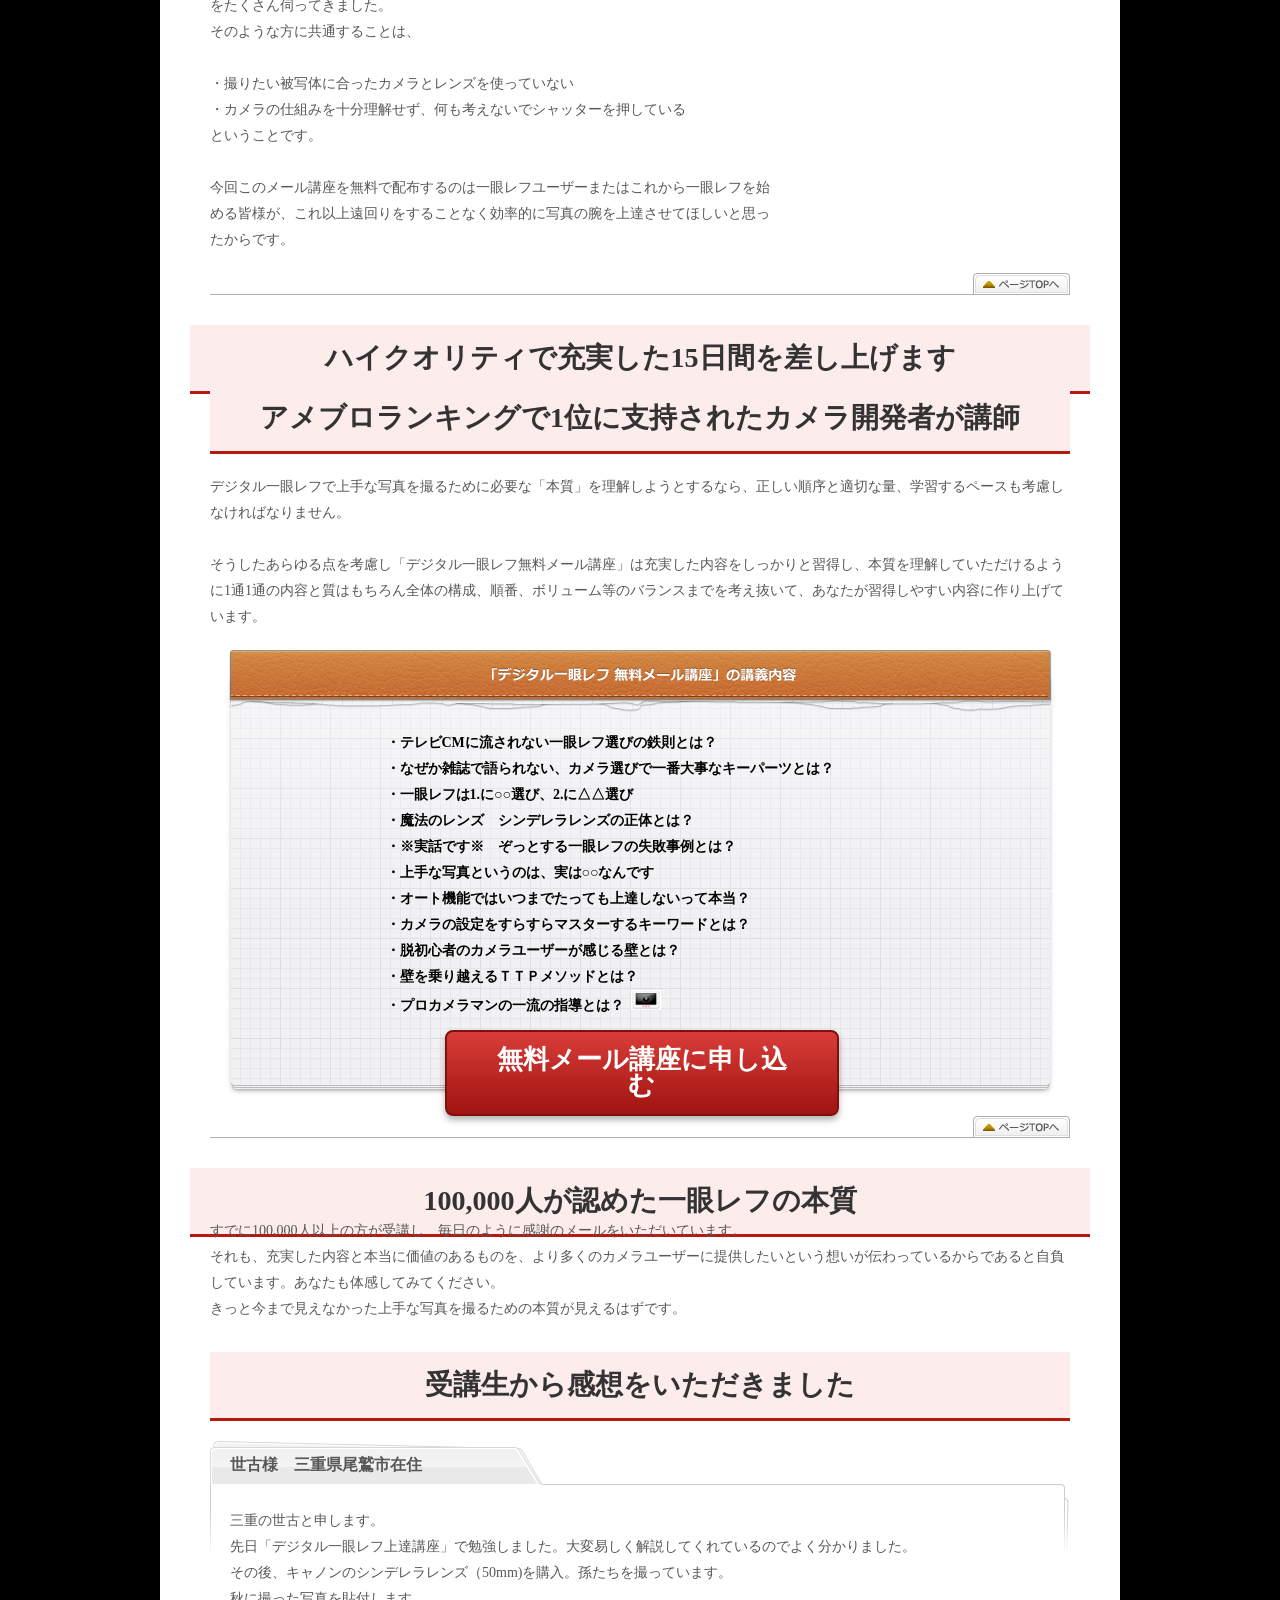
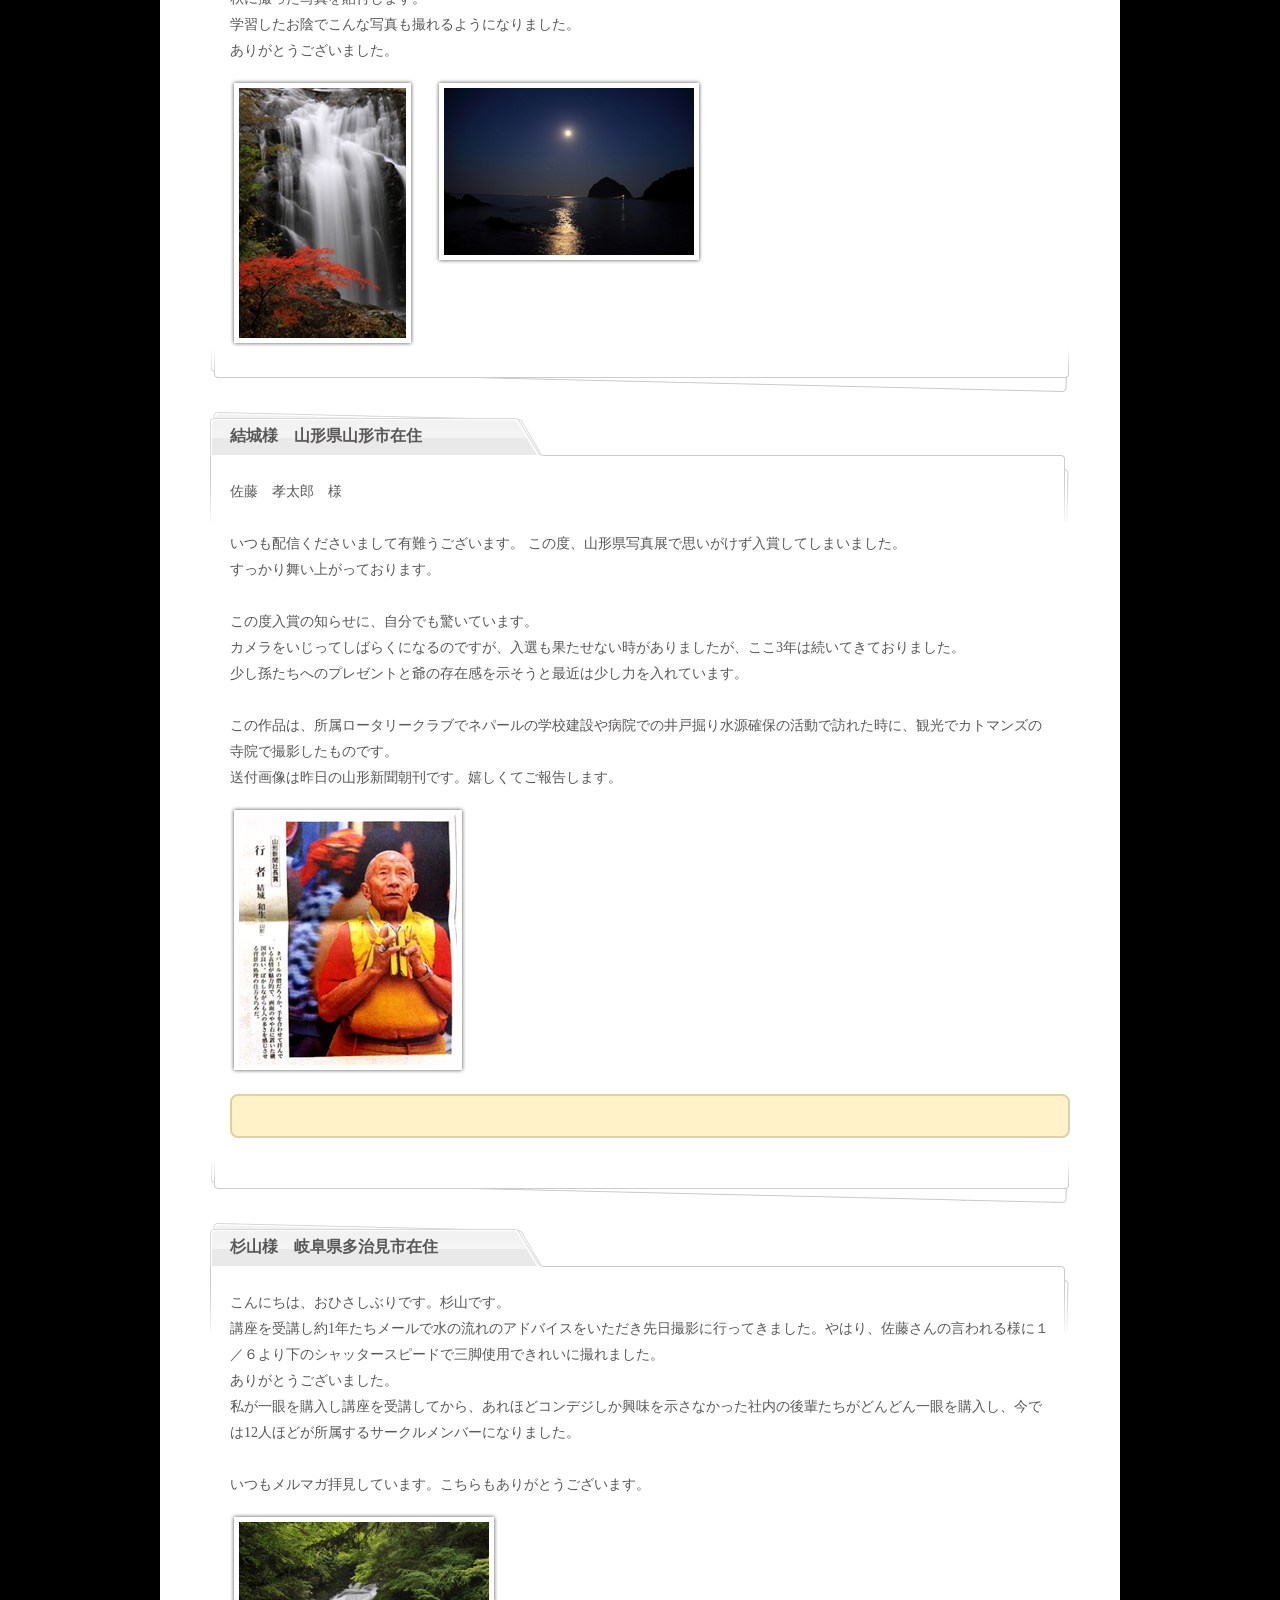
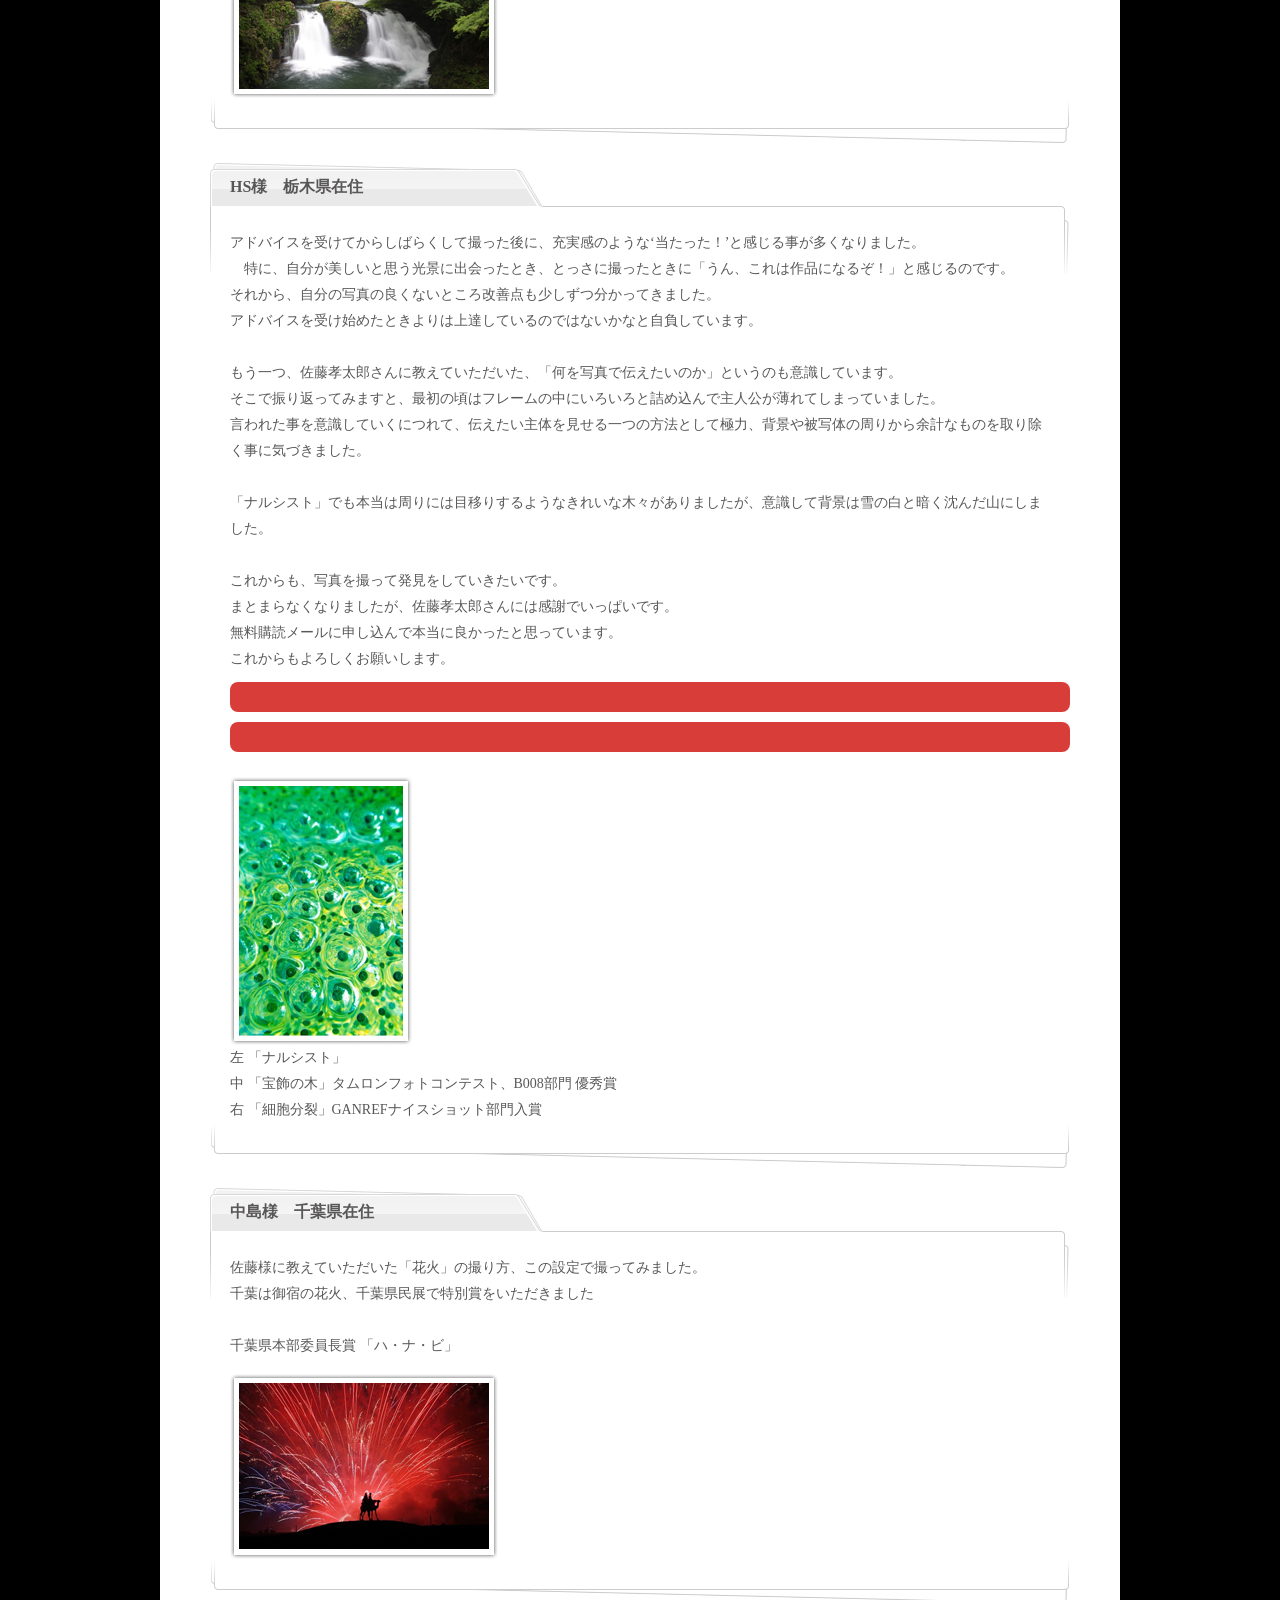
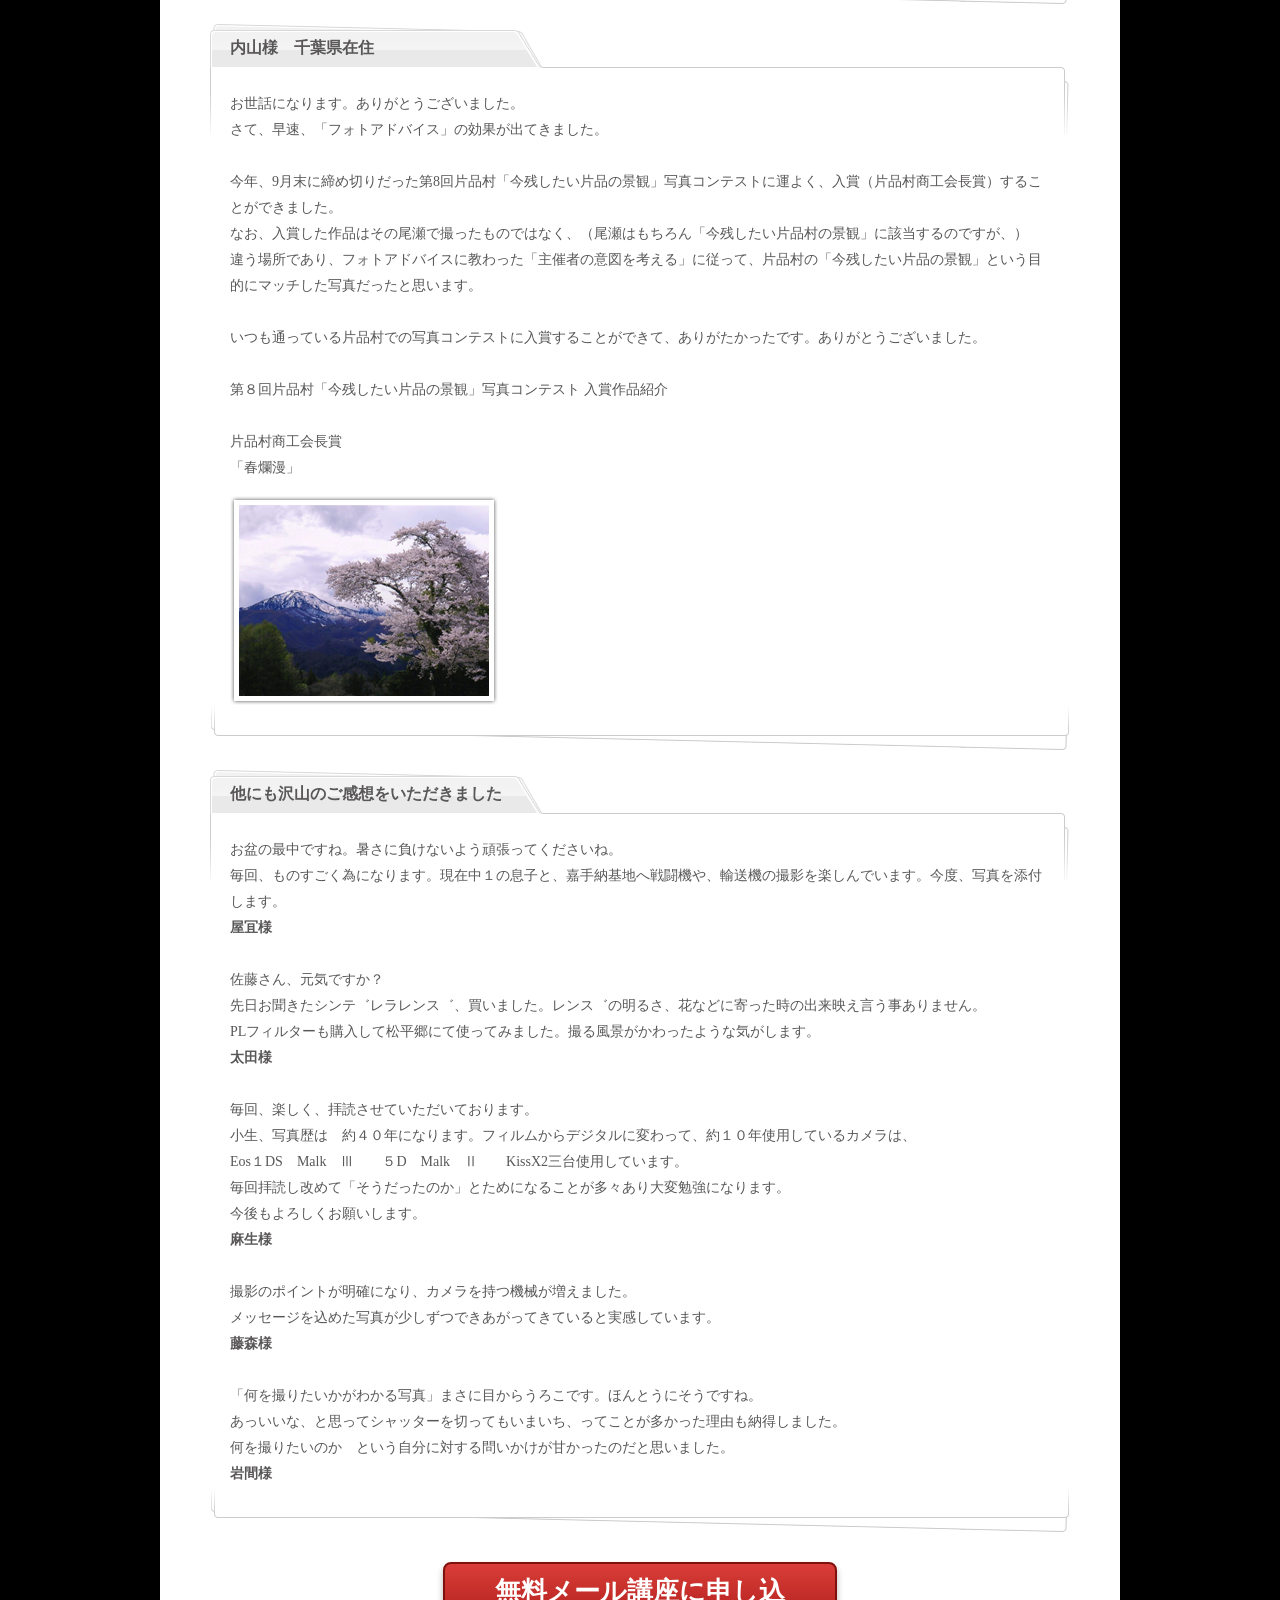
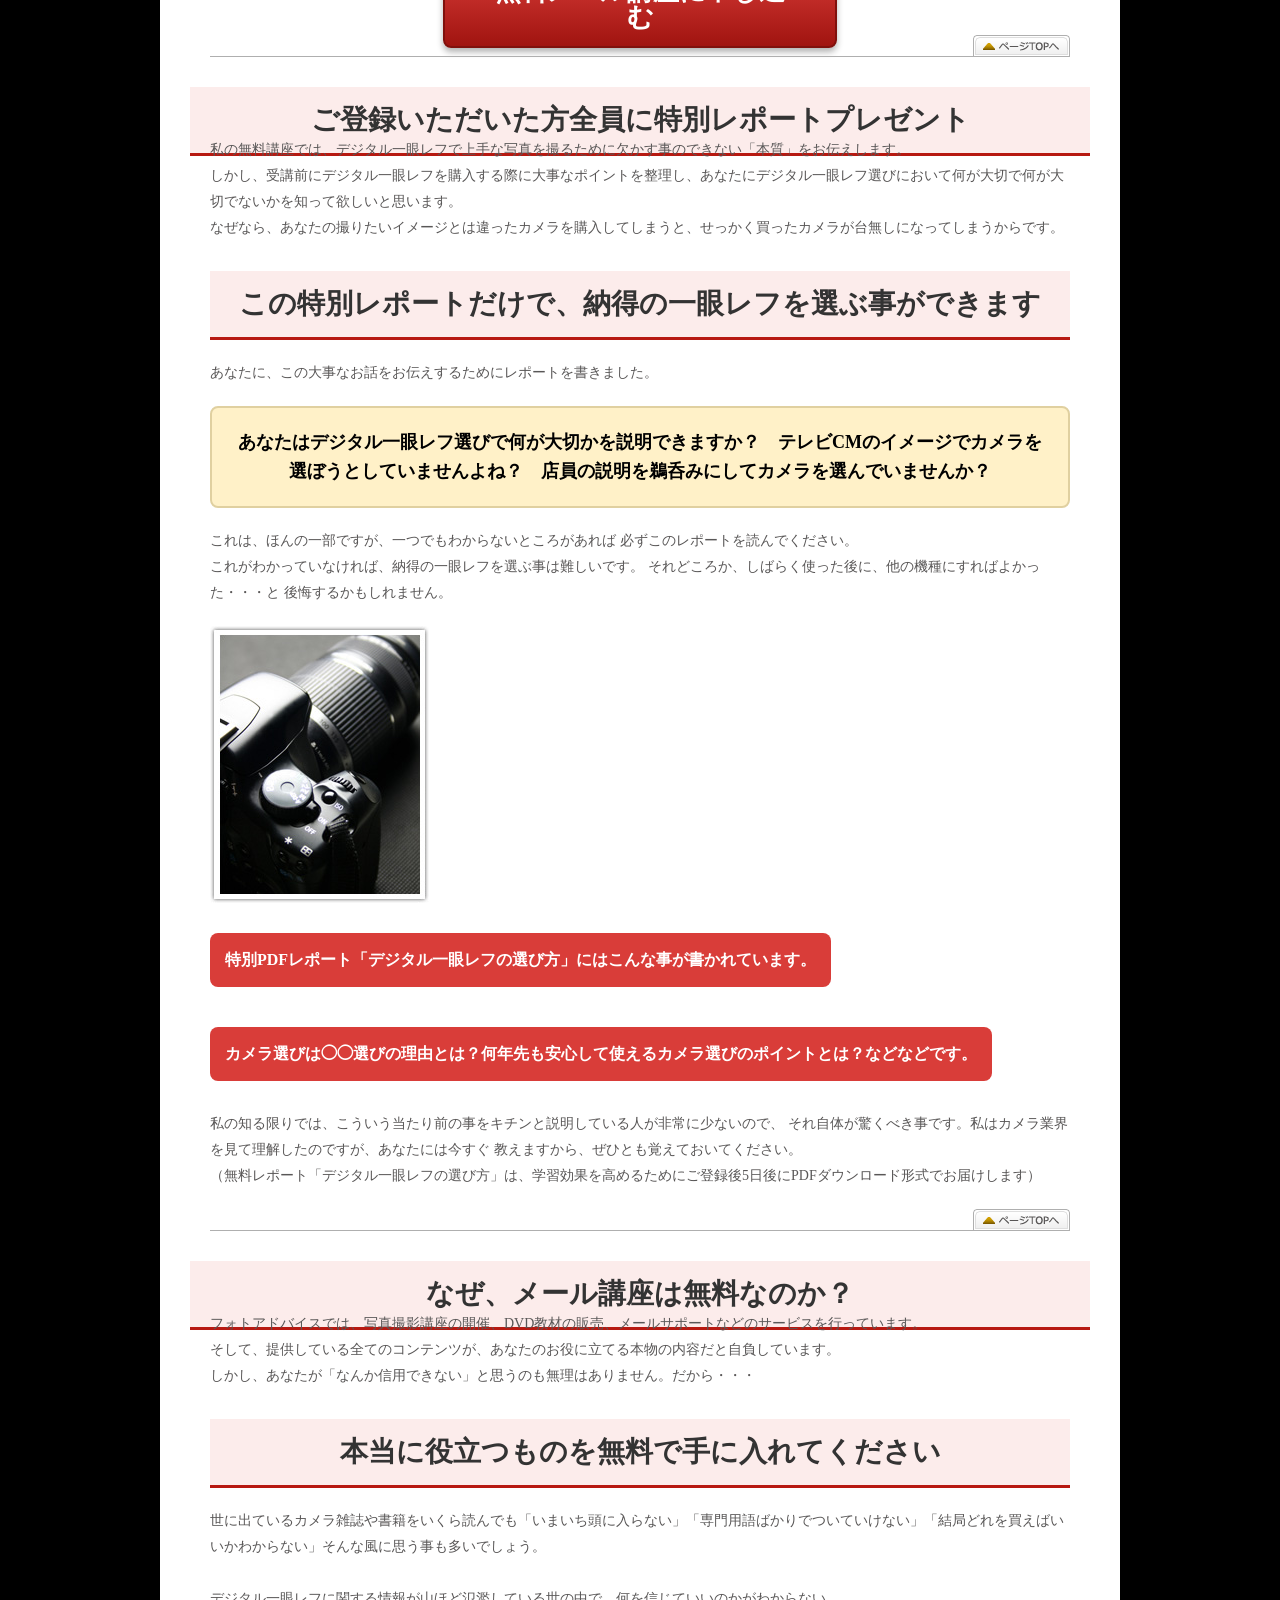
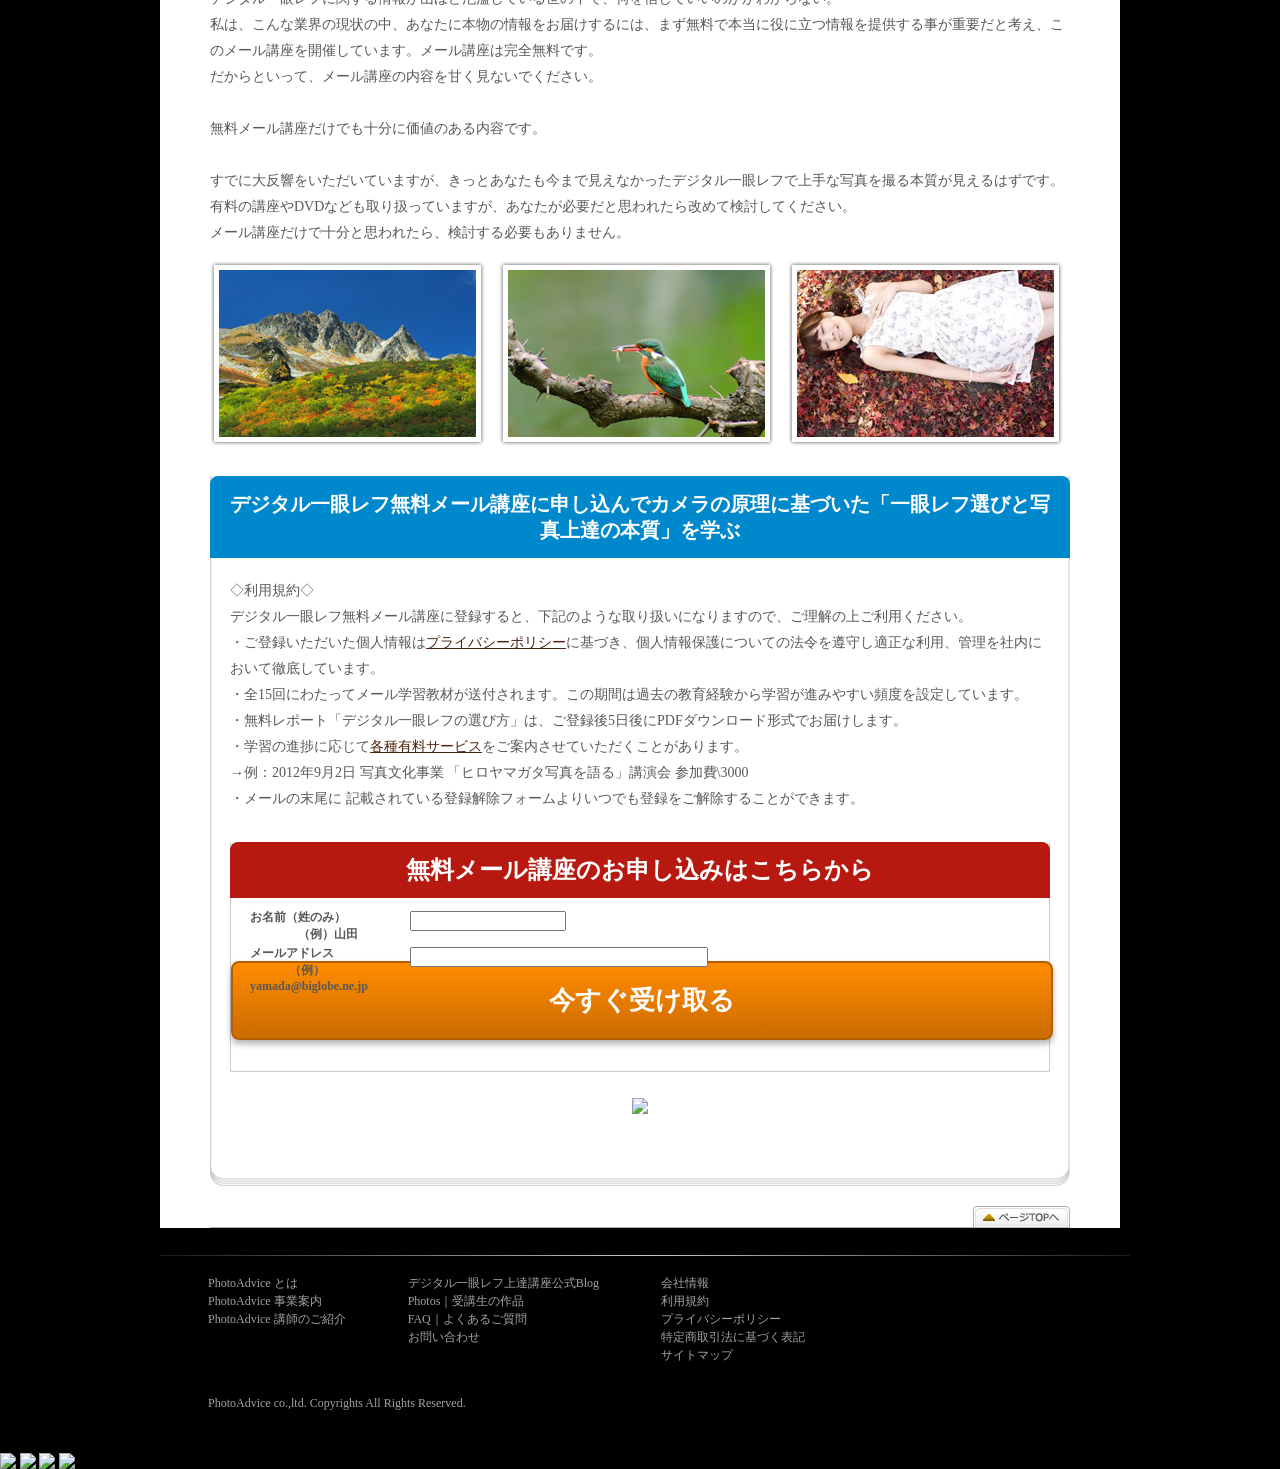
==== commit 4d86d5d1: "Revert font size and replace textual images with HTML+CSS" ====
--- a/index.html
+++ b/index.html
@@ -39,18 +39,16 @@
   <a name="top" id="top"></a>
   <div class="wrap">
     <div class="contents_box">
-      <div class="visual"><img src="img/visual_150910.jpg" alt="デジタル一眼レフ 無料講座が選ばれる3つの理由" width="960" height="577" />
-        <div class="btn"><a href="#regist_form"><img src="img/btn_01_off.png" alt="無料メール講座に申し込む" width="394" height="53"
-              border="0" /></a></div>
+      <div class="visual"><div class="txt-visual-title">デジタル一眼レフ 無料講座が選ばれる3つの理由</div>
+        <div class="btn"><a href="#regist_form" class="txt-btn-01-link"><span class="txt-btn-01">無料メール講座に申し込む</span></a></div>
       </div>
-      <div class="title_01"><img src="img/title_01_6.jpg" alt="カメラ開発経験者が講師だから安心" width="900" height="30" /></div>
+      <div class="title_01"><h2 class="txt-title-01">カメラ開発経験者が講師だから安心</h2></div>
 
       <div class="content">
         <div class="content_text">世の中に写真教室は数多くありますが、一眼レフの仕組みを知り尽くしたカメラ開発者が講師を務めるのはデジタル一眼レフ無料メール講座だけです。<br />
           <span class="colored_text6">カメラの原理に基づいた「一眼レフ選びと写真上達の本質」を教えます。</span>
         </div>
-        <div class="title_02"><img src="img/subtitle_01_3.jpg" alt="全国のカメラユーザーに写真の楽しさを届けるフォトアドバイス（株）が運営" width="860"
-            height="30" /></div>
+        <div class="title_02"><h2 class="txt-title-01">全国のカメラユーザーに写真の楽しさを届けるフォトアドバイス（株）が運営</h2></div>
 
 
         <div class="content_text">デジタル一眼レフ無料メール講座は、7年間でのべ10万人の指導実績を持つフォトアドバイス（株）が運営しています。<br />
@@ -71,7 +69,7 @@
         <div class="content_text_01">
         </div>
 
-        <div class="title_02"><img src="img/subtitle_02_3.jpg" alt="カメラ開発者 佐藤孝太郎のメッセージ" width="860" height="30" /></div>
+        <div class="title_02"><h2 class="txt-title-01">カメラ開発者 佐藤孝太郎のメッセージ</h2></div>
 
         <div>
           <div class="content_text_02">はじめまして、カメラ開発経験者の佐藤孝太郎です。<br />
@@ -100,10 +98,9 @@
 
       </div>
 
-      <div class="title_01"><img src="img/title_02.gif" alt="ハイクオリティで充実した15日間を差し上げます" width="900" height="30" /></div>
+      <div class="title_01"><h2 class="txt-title-01">ハイクオリティで充実した15日間を差し上げます</h2></div>
       <div class="content">
-        <div class="title_02"><img src="img/subtitle_03.gif" alt="アメブロランキングで1位に支持されたカメラ開発者が講師" width="860"
-            height="30" /></div>
+        <div class="title_02"><h2 class="txt-title-01">アメブロランキングで1位に支持されたカメラ開発者が講師</h2></div>
         <div class="content_text">デジタル一眼レフで上手な写真を撮るために必要な「本質」を理解しようとするなら、正しい順序と適切な量、学習するペースも考慮しなければなりません。<br />
           <br />
           そうしたあらゆる点を考慮し「デジタル一眼レフ無料メール講座」は充実した内容をしっかりと習得し、本質を理解していただけるように1通1通の内容と質はもちろん全体の構成、順番、ボリューム等のバランスまでを考え抜いて、あなたが習得しやすい内容に作り上げています。
@@ -121,18 +118,17 @@
           ・プロカメラマンの一流の指導とは？&nbsp;&nbsp;<img src="img/screen-picture.jpg" alt="サンプル" width="30" height="20" />
           <br /><br />
           <br />
-          <div class="btn_02"><a href="#regist_form"><img src="img/btn_01_off.png" alt="無料メール講座に申し込む" width="394"
-                height="53" border="0" /></a></div>
+          <div class="btn_02"><a href="#regist_form" class="txt-btn-01-link"><span class="txt-btn-01">無料メール講座に申し込む</span></a></div>
         </div>
         <div class="pagetop"><a href="#top"><img src="images/pagetop.gif" alt="ページTOPへ" width="97" height="21" /></a>
         </div>
       </div>
-      <div class="title_01"><img src="img/title_03_2.jpg" alt="100,000人が認めた一眼レフの本質" width="900" height="30" /></div>
+      <div class="title_01"><h2 class="txt-title-01">100,000人が認めた一眼レフの本質</h2></div>
       <div class="content">
         <div class="content_text">すでに100,000人以上の方が受講し、毎日のように感謝のメールをいただいています。<br />
           それも、充実した内容と本当に価値のあるものを、より多くのカメラユーザーに提供したいという想いが伝わっているからであると自負しています。あなたも体感してみてください。<br />
           きっと今まで見えなかった上手な写真を撮るための本質が見えるはずです。</div>
-        <div class="title_02"><img src="img/subtitle_04.gif" alt="受講生から感想をいただきました " width="860" height="30" /></div>
+        <div class="title_02"><h2 class="txt-title-01">受講生から感想をいただきました </h2></div>
         <div class="kansou_box">世古様　三重県尾鷲市在住
           <div class="text_box">三重の世古と申します。<br />
             先日「デジタル一眼レフ上達講座」で勉強しました。大変易しく解説してくれているのでよく分かりました。<br />
@@ -159,8 +155,7 @@
             送付画像は昨日の山形新聞朝刊です。嬉しくてご報告します。
 
           </div>
-          <img src="img/kansou_image_03.jpg" width="236" height="268" /><img src="img/kansou_image_04.jpg" width="308"
-            height="252" />
+          <img src="img/kansou_image_03.jpg" width="236" height="268" /><div class="txt-image-04"></div>
         </div>
         <img src="img/kansou_bottom.gif" width="860" height="45" />
         <div class="kansou_box">杉山様　岐阜県多治見市在住
@@ -195,8 +190,7 @@
             これからもよろしくお願いします。
             <br />
           </div>
-          <img src="img/kansou_image_06.jpg" width="185" height="268" /><img src="img/kansou_image_07.jpg" width="268"
-            height="206" /><img src="img/kansou_image_08.jpg" width="182" height="268" />
+          <div class="txt-image-06"></div><div class="txt-image-07"></div><img src="img/kansou_image_08.jpg" width="182" height="268" />
           <div class="text_box_02">左 「ナルシスト」<br />
             中 「宝飾の木」タムロンフォトコンテスト、B008部門 優秀賞<br />
             右 「細胞分裂」GANREFナイスショット部門入賞<br />
@@ -263,33 +257,27 @@
 
 
         <img src="img/kansou_bottom.gif" width="860" height="45" />
-        <div class="btn_center"><a href="#regist_form"><img src="img/btn_01_off.png" alt="無料メール講座に申し込む" width="394"
-              height="53" border="0" /></a></div>
+        <div class="btn_center"><a href="#regist_form" class="txt-btn-01-link"><span class="txt-btn-01">無料メール講座に申し込む</span></a></div>
 
         <div class="pagetop"><a href="#top"><img src="images/pagetop.gif" alt="ページTOPへ" width="97" height="21" /></a>
         </div>
       </div>
-      <div class="title_01"><img src="img/title_04.gif" alt="ご登録いただいた方全員に特別レポートプレゼント" width="900" height="30" /></div>
+      <div class="title_01"><h2 class="txt-title-01">ご登録いただいた方全員に特別レポートプレゼント</h2></div>
       <div class="content">
         <div class="content_text">私の無料講座では、デジタル一眼レフで上手な写真を撮るために欠かす事のできない「本質」をお伝えします。<br />
           しかし、受講前にデジタル一眼レフを購入する際に大事なポイントを整理し、あなたにデジタル一眼レフ選びにおいて何が大切で何が大切でないかを知って欲しいと思います。<br />
           なぜなら、あなたの撮りたいイメージとは違ったカメラを購入してしまうと、せっかく買ったカメラが台無しになってしまうからです。<br />
         </div>
-        <div class="title_02"><img src="img/subtitle_05.gif" alt="この特別レポートだけで、納得の一眼レフを選ぶ事ができます" width="860"
-            height="30" /></div>
+        <div class="title_02"><h2 class="txt-title-01">この特別レポートだけで、納得の一眼レフを選ぶ事ができます</h2></div>
         <div class="content_text">あなたに、この大事なお話をお伝えするためにレポートを書きました。</div>
-        <img src="img/image_04.gif"
-          alt="あなたはデジタル一眼レフ選びで何が大切かを説明できますか？　テレビCMのイメージでカメラを選ぼうとしていませんよね？　店員の説明を鵜呑みにしてカメラを選んでいませんか？" width="860"
-          height="122" style="margin-top:15px" />
+        <div class="txt-image-04">あなたはデジタル一眼レフ選びで何が大切かを説明できますか？　テレビCMのイメージでカメラを選ぼうとしていませんよね？　店員の説明を鵜呑みにしてカメラを選んでいませんか？</div>
         <div class="content_text">これは、ほんの一部ですが、一つでもわからないところがあれば 必ずこのレポートを読んでください。<br />
           これがわかっていなければ、納得の一眼レフを選ぶ事は難しいです。 それどころか、しばらく使った後に、他の機種にすればよかった・・・と 後悔するかもしれません。
         </div>
         <div>
           <div class="content_image_04"><img src="img/image_05.jpg" width="219" height="277" /></div>
-          <div class="content_image_04"><img src="img/image_06.gif" alt="特別PDFレポート「デジタル一眼レフの選び方」にはこんな事が書かれています。"
-              width="519" height="133" /></div>
-          <div class="content_image_04"><img src="img/image_07.gif"
-              alt="カメラ選びは◯◯選びの理由とは？何年先も安心して使えるカメラ選びのポイントとは？などなどです。" width="428" height="64" /></div>
+          <div class="content_image_04"><div class="txt-image-06">特別PDFレポート「デジタル一眼レフの選び方」にはこんな事が書かれています。</div></div>
+          <div class="content_image_04"><div class="txt-image-07">カメラ選びは◯◯選びの理由とは？何年先も安心して使えるカメラ選びのポイントとは？などなどです。</div></div>
           <div class="float_clear"></div>
         </div>
         <div class="content_text">私の知る限りでは、こういう当たり前の事をキチンと説明している人が非常に少ないので、 それ自体が驚くべき事です。私はカメラ業界を見て理解したのですが、あなたには今すぐ
@@ -298,13 +286,13 @@
         <div class="pagetop"><a href="#top"><img src="images/pagetop.gif" alt="ページTOPへ" width="97" height="21" /></a>
         </div>
       </div>
-      <div class="title_01"><img src="img/title_05.gif" alt="なぜ、メール講座は無料なのか？" width="900" height="30" /></div>
+      <div class="title_01"><h2 class="txt-title-01">なぜ、メール講座は無料なのか？</h2></div>
       <div class="content">
         <div class="content_text">フォトアドバイスでは、写真撮影講座の開催、DVD教材の販売、メールサポートなどのサービスを行っています。<br />
           そして、提供している全てのコンテンツが、あなたのお役に立てる本物の内容だと自負しています。<br />
           しかし、あなたが「なんか信用できない」と思うのも無理はありません。だから・・・
         </div>
-        <div class="title_02"><img src="img/subtitle_06.gif" alt="本当に役立つものを無料で手に入れてください" width="860" height="30" />
+        <div class="title_02"><h2 class="txt-title-01">本当に役立つものを無料で手に入れてください</h2>
         </div>
         <div class="content_text">
           世に出ているカメラ雑誌や書籍をいくら読んでも「いまいち頭に入らない」「専門用語ばかりでついていけない」「結局どれを買えばいいかわからない」そんな風に思う事も多いでしょう。<br />
@@ -322,8 +310,7 @@
         <img src="img/image_08.jpg" width="275" height="185" style="margin-top:15px" /><img src="img/image_09.jpg"
           width="275" height="185" style="margin-top:15px; margin-left:14px; margin-right:14px" /><img
           src="img/image_10.jpg" width="275" height="185" style="margin-top:15px" />
-        <div class="note_box"><img src="img/note_top.gif" alt="デジタル一眼レフ無料メール講座に申し込んでカメラの原理に基づいた「一眼レフ選びと写真上達の本質」を学ぶ"
-            width="860" height="95" />
+        <div class="note_box"><div class="txt-note-top">デジタル一眼レフ無料メール講座に申し込んでカメラの原理に基づいた「一眼レフ選びと写真上達の本質」を学ぶ</div>
 
           <div class="note_text">
             ◇利用規約◇<br />
@@ -339,7 +326,7 @@
 
 
 
-          <div class="form_box"><img src="img/form_title.gif" alt="無料メール講座のお申し込みはこちらから" width="820" height="107" />
+          <div class="form_box"><div class="txt-form-title">無料メール講座のお申し込みはこちらから</div>
 
             <form method="post" action="https://canyon-ex.jp/fy">
               <input type="hidden" name="Publisher_Id" value="2280" />
@@ -383,8 +370,7 @@
                 <div class="input type">
                   <center>
                     <BUTTON type="submit" name="submit" value="今すぐ受け取る" onSubmit="doGoal(this);return false;"
-                      style="background-color: #fff1c8;border: none;cursor: pointer;"><img src="img/btn_02_off.gif"
-                        width="310" height="61"">
+                      class="form_submit_wrapper"><span class="txt-submit-btn">今すぐ受け取る</span>
 	</BUTTON></center>
   </div>
 
--- a/css/lp.css
+++ b/css/lp.css
@@ -1,452 +1,621 @@
-@charset "UTF-8";
-
-.wrap {
-	width: 960px;
-	margin-right: auto;
-	margin-left: auto;
-	vertical-align: top;
-}
-
-a:hover img.hoverImg {
-	filter: alpha(opacity=80);
-	-moz-opacity: 0.8;
-	opacity: 0.8;
-}
-
-.footer_box {
-	width: 922px;
-	margin-top: 18px;
-	margin-right: auto;
-	margin-left: auto;
-	padding-left: 48px;
-}
-
-.footer_text_link {
-	font-size: 12px;
-	float: left;
-	margin-right: 62px;
-	line-height: 18px;
-}
-
-.footer_text_link a {
-	color: #A3A3A3;
-	text-decoration: none;
-}
-
-.btn_center {
-	color: #A3A3A3;
-	text-decoration: none;
-}
-
-.footer_text_link a:hover {
-	text-decoration: underline;
-}
-
-.copyright {
-	color: #A3A3A3;
-	font-size: 12px;
-	margin-right: 62px;
-	margin-top: 26px;
-	margin-bottom: 20px;
-}
-
-.pagetop {
-	height: 21px;
-	width: 100%;
-	border-bottom-width: 1px;
-	border-bottom-style: solid;
-	border-bottom-color: #AFAFAF;
-	text-align: right;
-	margin-top: 20px;
-}
-
-.visual {
-	height: 577px;
-	width: 960px;
-	position: relative;
-}
-
-.visual .btn {
-	height: 53px;
-	width: 394px;
-	position: absolute;
-	left: 287px;
-	top: 510px;
-}
-
-.title_01 {
-	height: 30px;
-	width: 900px;
-	margin-right: 30px;
-	margin-left: 30px;
-}
-
-.title_02 {
-	margin-top: 30px;
-}
-
-.contents_box {
-	width: 960px;
-	margin-bottom: 27px;
-	background-color: #FFF;
-}
-
-.content {
-	width: 860px;
-	margin-right: 50px;
-	margin-left: 50px;
-	margin-bottom: 20px;
-}
-
-.content_text {
-	line-height: 21px;
-	color: #595757;
-	line-height: 26px;
-	width: 860px;
-	margin-top: 20px;
-}
-
-.content_text p {
-	color: #595757;
-}
-
-.content_text_01 {
-	line-height: 21px;
-	color: #595757;
-	line-height: 26px;
-	margin-top: 20px;
-	margin-right: 20px;
-	float: left;
-	width: 469px;
-}
-
-.content_image_01 {
-	width: 371px;
-	margin-top: 20px;
-	float: left;
-}
-
-.content_text_02 {
-	line-height: 21px;
-	color: #595757;
-	line-height: 26px;
-	margin-top: 20px;
-	margin-right: 20px;
-	float: left;
-	width: 569px;
-}
-
-.content_image_02 {
-	width: 271px;
-	margin-top: 20px;
-	float: left;
-}
-
-.content_image_03 {
-	width: 669px;
-	margin-top: 20px;
-	font-size: 14px;
-	font-weight: bold;
-	color: #000;
-	background-image: url(../img/image_03.gif);
-	height: 366px;
-	padding-top: 80px;
-	padding-left: 160px;
-	margin-right: auto;
-	margin-left: auto;
-	position: relative;
-}
-
-.content_image_03 .btn_02 {
-	height: 53px;
-	width: 394px;
-	position: absolute;
-	left: 219px;
-	top: 360px;
-}
-
-.content_image_04 {
-	margin-top: 20px;
-	float: left;
-	margin-right: 20px;
-}
-
-.kansou_box {
-	background-image: url(../img/kansou_title.gif);
-	background-repeat: no-repeat;
-	background-position: top;
-	width: 840px;
-	font-size: 16px;
-	font-weight: bold;
-	padding-top: 11px;
-	padding-left: 20px;
-	color: #595757;
-	margin-top: 20px;
-}
-
-.kansou_box .text_box {
-	margin-top: 30px;
-	margin-right: 20px;
-	font-size: 14px;
-	font-weight: normal;
-}
-
-.kansou_box .text_box_02 {
-	margin-right: 20px;
-	font-size: 14px;
-	font-weight: normal;
-}
-
-.kansou_box img {
-	margin-top: 15px;
-	margin-right: 20px;
-	vertical-align: text-top;
-}
-
-.btn_center {
-	height: 53px;
-	width: 394px;
-	margin-top: 30px;
-	margin-right: auto;
-	margin-left: auto;
-}
-
-.note_box {
-	background-image: url(../img/note_back.gif);
-	background-repeat: repeat-y;
-	width: 860px;
-	margin-top: 30px;
-}
-
-.note_text {
-	margin-top: 20px;
-	margin-right: 20px;
-	margin-left: 20px;
-	color: #595757;
-}
-
-.form_box {
-	width: 820px;
-	margin-right: 20px;
-	margin-left: 20px;
-	border-bottom-width: 1px;
-	border-bottom-style: solid;
-	border-bottom-color: #cccccc;
-	background-image: url(../img/form_back.gif);
-	background-repeat: repeat-y;
-	position: relative;
-	margin-top: 5px;
-}
-
-.form_text_box_01 {
-	position: absolute;
-	top: 67px;
-	left: 20px;
-	color: #595757;
-	width: 780px;
-}
-
-.form_text_box_02 {
-	position: absolute;
-	top: 103px;
-	left: 20px;
-	color: #595757;
-	width: 780px;
-}
-
-.form_text_01 {
-	float: left;
-	width: 160px;
-	font-weight: bold;
-}
-
-.form_input {
-	float: left;
-	width: 260px;
-}
-
-.form_btn {
-	margin-top: 40px;
-	margin-right: auto;
-	margin-left: auto;
-	margin-bottom: 8px;
-}
-
-/* 徹底的スマホ対応レスポンシブ設定 */
-@media screen and (max-width: 768px) {
-
-	/* 全体のリセットとベース設定 */
-	body {
-		padding: 0 !important;
-		font-size: 16px !important;
-		line-height: 1.8 !important;
-	}
-
-	/* PC幅固定の解除と余白の最適化 */
-	.wrap,
-	.contents_box,
-	.visual,
-	.title_01,
-	.content,
-	.kansou_box,
-	.note_box,
-	.form_box,
-	.footer_box {
-		width: 100% !important;
-		margin-left: 0 !important;
-		margin-right: 0 !important;
-		padding-left: 15px !important;
-		padding-right: 15px !important;
-		box-sizing: border-box;
-	}
-
-	/* コンテンツ幅のリセット */
-	.content {
-		padding-left: 15px !important;
-		padding-right: 15px !important;
-	}
-
-	/* 背景画像や固定高の解除 */
-	.visual,
-	.content_image_03 {
-		height: auto !important;
-		background-size: cover;
-		background-position: center;
-	}
-
-	.content_image_03 {
-		padding: 30px 15px !important;
-	}
-
-	/* 画像の全幅・自動縮小化の徹底 */
-	img {
-		max-width: 100% !important;
-		height: auto !important;
-		display: block;
-		margin: 10px auto !important;
-	}
-
-	/* 特殊な配置画像の解除 */
-	.content_image_01,
-	.content_image_02,
-	.content_image_04 {
-		width: 100% !important;
-		float: none !important;
-		margin: 15px 0 !important;
-	}
-
-	/* テキストのスマホ最適化（文字を大幅に大きく、PC用改行を消す） */
-	.content_text,
-	.content_text_01,
-	.content_text_02,
-	.kansou_box .text_box,
-	.kansou_box .text_box_02,
-	.note_text,
-	.content_image_03 {
-		width: 100% !important;
-		float: none !important;
-		font-size: 20px !important;
-		line-height: 2.0 !important;
-		padding: 0 !important;
-		margin: 15px 0 !important;
-	}
-
-	/* PC向けの改行タグをスマホでは無視して自然に折り返させる */
-	.content_text br,
-	.content_text_01 br,
-	.content_text_02 br,
-	.text_box br,
-	.text_box_02 br,
-	.note_text br,
-	.content_image_03 br {
-		display: none !important;
-	}
-
-	/* 感想ボックスの調整 */
-	.kansou_box {
-		background-image: none !important;
-		/* PC用背景はズレるので消す */
-		background-color: #f9f9f9;
-		border: 2px solid #ddd;
-		border-radius: 8px;
-		padding: 20px 15px !important;
-		margin-bottom: 20px !important;
-	}
-
-	/* ボタンの巨大化・中央配置 */
-	.visual .btn,
-	.content_image_03 .btn_02,
-	.form_btn,
-	.btn_center {
-		position: static !important;
-		width: 100% !important;
-		max-width: none !important;
-		margin: 20px auto !important;
-		display: block;
-		text-align: center;
-	}
-
-	.visual .btn img,
-	.content_image_03 .btn_02 img,
-	.form_btn img,
-	.btn_center img {
-		width: 90% !important;
-		max-width: 400px !important;
-		margin: 0 auto !important;
-	}
-
-	/* 入力フォームのスマホ完全対応 */
-	.form_box {
-		background-image: none !important;
-		background-color: #fff1c8;
-		border: 1px solid #e0d0a0;
-		border-radius: 8px;
-		padding: 20px 15px !important;
-	}
-
-	.form_text_box_01,
-	.form_text_box_02 {
-		position: static !important;
-		width: 100% !important;
-		margin-bottom: 20px !important;
-		padding: 0 !important;
-	}
-
-	.form_text_01 {
-		width: 100% !important;
-		float: none !important;
-		margin-bottom: 8px !important;
-		font-size: 18px !important;
-	}
-
-	.form_input,
-	.form_input input,
-	dd input {
-		width: 100% !important;
-		float: none !important;
-		padding: 15px !important;
-		/* タップしやすく */
-		font-size: 18px !important;
-		/* iOS自動ズーム防止 */
-		box-sizing: border-box;
-		border: 1px solid #ccc;
-		border-radius: 4px;
-	}
-
-	/* フッターの縦並び */
-	.footer_box {
-		text-align: center;
-		padding: 20px 15px !important;
-	}
-
-	.footer_text_link {
-		width: 100% !important;
-		float: none !important;
-		margin: 0 0 15px 0 !important;
-	}
-
-	.copyright {
-		margin: 20px 0 0 0 !important;
-		text-align: center;
-	}
-}+@charset "UTF-8";
+
+.wrap {
+	width: 960px;
+	margin-right: auto;
+	margin-left: auto;
+	vertical-align: top;
+}
+
+a:hover img.hoverImg {
+	filter: alpha(opacity=80);
+	-moz-opacity: 0.8;
+	opacity: 0.8;
+}
+
+.footer_box {
+	width: 922px;
+	margin-top: 18px;
+	margin-right: auto;
+	margin-left: auto;
+	padding-left: 48px;
+}
+
+.footer_text_link {
+	font-size: 12px;
+	float: left;
+	margin-right: 62px;
+	line-height: 18px;
+}
+
+.footer_text_link a {
+	color: #A3A3A3;
+	text-decoration: none;
+}
+
+.btn_center {
+	color: #A3A3A3;
+	text-decoration: none;
+}
+
+.footer_text_link a:hover {
+	text-decoration: underline;
+}
+
+.copyright {
+	color: #A3A3A3;
+	font-size: 12px;
+	margin-right: 62px;
+	margin-top: 26px;
+	margin-bottom: 20px;
+}
+
+.pagetop {
+	height: 21px;
+	width: 100%;
+	border-bottom-width: 1px;
+	border-bottom-style: solid;
+	border-bottom-color: #AFAFAF;
+	text-align: right;
+	margin-top: 20px;
+}
+
+.visual {
+	height: 577px;
+	width: 960px;
+	position: relative;
+}
+
+.visual .btn {
+	height: 53px;
+	width: 394px;
+	position: absolute;
+	left: 287px;
+	top: 510px;
+}
+
+.title_01 {
+	height: 30px;
+	width: 900px;
+	margin-right: 30px;
+	margin-left: 30px;
+}
+
+.title_02 {
+	margin-top: 30px;
+}
+
+.contents_box {
+	width: 960px;
+	margin-bottom: 27px;
+	background-color: #FFF;
+}
+
+.content {
+	width: 860px;
+	margin-right: 50px;
+	margin-left: 50px;
+	margin-bottom: 20px;
+}
+
+.content_text {
+	line-height: 21px;
+	color: #595757;
+	line-height: 26px;
+	width: 860px;
+	margin-top: 20px;
+}
+
+.content_text p {
+	color: #595757;
+}
+
+.content_text_01 {
+	line-height: 21px;
+	color: #595757;
+	line-height: 26px;
+	margin-top: 20px;
+	margin-right: 20px;
+	float: left;
+	width: 469px;
+}
+
+.content_image_01 {
+	width: 371px;
+	margin-top: 20px;
+	float: left;
+}
+
+.content_text_02 {
+	line-height: 21px;
+	color: #595757;
+	line-height: 26px;
+	margin-top: 20px;
+	margin-right: 20px;
+	float: left;
+	width: 569px;
+}
+
+.content_image_02 {
+	width: 271px;
+	margin-top: 20px;
+	float: left;
+}
+
+.content_image_03 {
+	width: 669px;
+	margin-top: 20px;
+	font-size: 14px;
+	font-weight: bold;
+	color: #000;
+	background-image: url(../img/image_03.gif);
+	height: 366px;
+	padding-top: 80px;
+	padding-left: 160px;
+	margin-right: auto;
+	margin-left: auto;
+	position: relative;
+}
+
+.content_image_03 .btn_02 {
+	height: 53px;
+	width: 394px;
+	position: absolute;
+	left: 219px;
+	top: 360px;
+}
+
+.content_image_04 {
+	margin-top: 20px;
+	float: left;
+	margin-right: 20px;
+}
+
+.kansou_box {
+	background-image: url(../img/kansou_title.gif);
+	background-repeat: no-repeat;
+	background-position: top;
+	width: 840px;
+	font-size: 16px;
+	font-weight: bold;
+	padding-top: 11px;
+	padding-left: 20px;
+	color: #595757;
+	margin-top: 20px;
+}
+
+.kansou_box .text_box {
+	margin-top: 30px;
+	margin-right: 20px;
+	font-size: 14px;
+	font-weight: normal;
+}
+
+.kansou_box .text_box_02 {
+	margin-right: 20px;
+	font-size: 14px;
+	font-weight: normal;
+}
+
+.kansou_box img {
+	margin-top: 15px;
+	margin-right: 20px;
+	vertical-align: text-top;
+}
+
+.btn_center {
+	height: 53px;
+	width: 394px;
+	margin-top: 30px;
+	margin-right: auto;
+	margin-left: auto;
+}
+
+.note_box {
+	background-image: url(../img/note_back.gif);
+	background-repeat: repeat-y;
+	width: 860px;
+	margin-top: 30px;
+}
+
+.note_text {
+	margin-top: 20px;
+	margin-right: 20px;
+	margin-left: 20px;
+	color: #595757;
+}
+
+.form_box {
+	width: 820px;
+	margin-right: 20px;
+	margin-left: 20px;
+	border-bottom-width: 1px;
+	border-bottom-style: solid;
+	border-bottom-color: #cccccc;
+	background-image: url(../img/form_back.gif);
+	background-repeat: repeat-y;
+	position: relative;
+	margin-top: 5px;
+}
+
+.form_text_box_01 {
+	position: absolute;
+	top: 67px;
+	left: 20px;
+	color: #595757;
+	width: 780px;
+}
+
+.form_text_box_02 {
+	position: absolute;
+	top: 103px;
+	left: 20px;
+	color: #595757;
+	width: 780px;
+}
+
+.form_text_01 {
+	float: left;
+	width: 160px;
+	font-weight: bold;
+}
+
+.form_input {
+	float: left;
+	width: 260px;
+}
+
+.form_btn {
+	margin-top: 40px;
+	margin-right: auto;
+	margin-left: auto;
+	margin-bottom: 8px;
+}
+
+/* 徹底的スマホ対応レスポンシブ設定 */
+@media screen and (max-width: 768px) {
+
+	/* 全体のリセットとベース設定 */
+	body {
+		padding: 0 !important;
+		font-size: 16px !important;
+		line-height: 1.8 !important;
+	}
+
+	/* PC幅固定の解除と余白の最適化 */
+	.wrap,
+	.contents_box,
+	.visual,
+	.title_01,
+	.content,
+	.kansou_box,
+	.note_box,
+	.form_box,
+	.footer_box {
+		width: 100% !important;
+		margin-left: 0 !important;
+		margin-right: 0 !important;
+		padding-left: 15px !important;
+		padding-right: 15px !important;
+		box-sizing: border-box;
+	}
+
+	/* コンテンツ幅のリセット */
+	.content {
+		padding-left: 15px !important;
+		padding-right: 15px !important;
+	}
+
+	/* 背景画像や固定高の解除 */
+	.visual,
+	.content_image_03 {
+		height: auto !important;
+		background-size: cover;
+		background-position: center;
+	}
+
+	.content_image_03 {
+		padding: 30px 15px !important;
+	}
+
+	/* 画像の全幅・自動縮小化の徹底 */
+	img {
+		max-width: 100% !important;
+		height: auto !important;
+		display: block;
+		margin: 10px auto !important;
+	}
+
+	/* 特殊な配置画像の解除 */
+	.content_image_01,
+	.content_image_02,
+	.content_image_04 {
+		width: 100% !important;
+		float: none !important;
+		margin: 15px 0 !important;
+	}
+
+	/* テキストのスマホ最適化（文字を大幅に大きく、PC用改行を消す） */
+	.content_text,
+	.content_text_01,
+	.content_text_02,
+	.kansou_box .text_box,
+	.kansou_box .text_box_02,
+	.note_text,
+	.content_image_03 {
+		width: 100% !important;
+		float: none !important;
+		font-size: 16px !important;
+		line-height: 1.8 !important;
+		padding: 0 !important;
+		margin: 15px 0 !important;
+	}
+
+	/* PC向けの改行タグをスマホでは無視して自然に折り返させる */
+	.content_text br,
+	.content_text_01 br,
+	.content_text_02 br,
+	.text_box br,
+	.text_box_02 br,
+	.note_text br,
+	.content_image_03 br {
+		display: none !important;
+	}
+
+	/* 感想ボックスの調整 */
+	.kansou_box {
+		background-image: none !important;
+		/* PC用背景はズレるので消す */
+		background-color: #f9f9f9;
+		border: 2px solid #ddd;
+		border-radius: 8px;
+		padding: 20px 15px !important;
+		margin-bottom: 20px !important;
+	}
+
+	/* ボタンの巨大化・中央配置 */
+	.visual .btn,
+	.content_image_03 .btn_02,
+	.form_btn,
+	.btn_center {
+		position: static !important;
+		width: 100% !important;
+		max-width: none !important;
+		margin: 20px auto !important;
+		display: block;
+		text-align: center;
+	}
+
+	.visual .btn img,
+	.content_image_03 .btn_02 img,
+	.form_btn img,
+	.btn_center img {
+		width: 90% !important;
+		max-width: 400px !important;
+		margin: 0 auto !important;
+	}
+
+	/* 入力フォームのスマホ完全対応 */
+	.form_box {
+		background-image: none !important;
+		background-color: #fff1c8;
+		border: 1px solid #e0d0a0;
+		border-radius: 8px;
+		padding: 20px 15px !important;
+	}
+
+	.form_text_box_01,
+	.form_text_box_02 {
+		position: static !important;
+		width: 100% !important;
+		margin-bottom: 20px !important;
+		padding: 0 !important;
+	}
+
+	.form_text_01 {
+		width: 100% !important;
+		float: none !important;
+		margin-bottom: 8px !important;
+		font-size: 16px !important;
+	}
+
+	.form_input,
+	.form_input input,
+	dd input {
+		width: 100% !important;
+		float: none !important;
+		padding: 15px !important;
+		/* タップしやすく */
+		font-size: 16px !important;
+		/* iOS自動ズーム防止 */
+		box-sizing: border-box;
+		border: 1px solid #ccc;
+		border-radius: 4px;
+	}
+
+	/* フッターの縦並び */
+	.footer_box {
+		text-align: center;
+		padding: 20px 15px !important;
+	}
+
+	.footer_text_link {
+		width: 100% !important;
+		float: none !important;
+		margin: 0 0 15px 0 !important;
+	}
+
+	.copyright {
+		margin: 20px 0 0 0 !important;
+		text-align: center;
+	}
+}
+/* ====== 新規テキスト要素（画像代替機能）のスタイル ====== */
+.txt-visual-title {
+	font-size: 38px;
+	font-weight: bold;
+	color: #fff;
+	text-shadow: 2px 2px 4px rgba(0,0,0,0.8);
+	text-align: center;
+	padding: 100px 15px;
+	background-color: #333; /* fall-back */
+	background-image: url('../img/visual_150910.jpg'); /* Use original image as background */
+	background-size: cover;
+	background-position: center;
+	border-radius: 8px;
+	margin-bottom: 20px;
+}
+
+.txt-title-01 {
+	font-size: 28px;
+	font-weight: bold;
+	color: #333;
+	text-align: center;
+	padding: 20px 0;
+	margin: 30px 0 15px 0;
+	border-bottom: 3px solid #b71911;
+	background-color: #fceceb;
+}
+
+.txt-title-02 {
+	font-size: 22px;
+	font-weight: bold;
+	color: #b71911;
+	border-left: 5px solid #b71911;
+	padding: 10px 15px;
+	margin: 20px 0;
+	background-color: #f9f9f9;
+}
+
+.txt-btn-01-link {
+	text-decoration: none !important;
+}
+
+.txt-btn-01 {
+	display: block;
+	background: linear-gradient(to bottom, #d93d39, #a01410);
+	color: #fff !important;
+	font-size: 26px;
+	font-weight: bold;
+	text-decoration: none;
+	text-align: center;
+	padding: 15px 40px;
+	border-radius: 8px;
+	border: 2px solid #80100c;
+	box-shadow: 0 4px 6px rgba(0,0,0,0.3);
+	margin: 20px auto;
+	max-width: 450px;
+}
+.txt-btn-01:hover {
+	background: linear-gradient(to bottom, #f25551, #ba1e19);
+}
+
+.txt-image-04 {
+	font-size: 18px;
+	font-weight: bold;
+	color: #000;
+	background-color: #fff1c8;
+	border: 2px solid #e0d0a0;
+	padding: 20px;
+	margin: 20px 0;
+	border-radius: 8px;
+	text-align: center;
+	line-height: 1.6;
+}
+
+.txt-image-06, .txt-image-07 {
+	font-size: 16px;
+	font-weight: bold;
+	color: #fff;
+	background-color: #d93d39;
+	padding: 15px;
+	margin: 10px 0;
+	border-radius: 8px;
+	text-align: center;
+	line-height: 1.5;
+}
+
+.txt-note-top {
+	font-size: 20px;
+	font-weight: bold;
+	color: #fff;
+	background-color: #0088cc;
+	padding: 15px;
+	text-align: center;
+	border-radius: 8px 8px 0 0;
+}
+
+.txt-form-title {
+	font-size: 24px;
+	font-weight: bold;
+	color: #fff;
+	background-color: #b71911;
+	padding: 15px;
+	text-align: center;
+	border-radius: 8px 8px 0 0;
+	margin-top: 30px;
+}
+
+.txt-submit-btn {
+	display: block;
+	width: 100%;
+	background: linear-gradient(to bottom, #ff8c00, #cc6b00);
+	color: #fff;
+	font-size: 26px;
+	font-weight: bold;
+	text-align: center;
+	padding: 20px 0;
+	border: 2px solid #b35e00;
+	border-radius: 8px;
+	box-shadow: 0 4px 6px rgba(0,0,0,0.3);
+	cursor: pointer;
+	margin: 20px auto;
+}
+
+/* フォーム送信のラッパーボタンの初期スタイルを上書き */
+.form_submit_wrapper {
+	background: none !important;
+	border: none !important;
+	cursor: pointer;
+	width: 100%;
+	padding: 0;
+}
+
+/* スマホ用 上書きスタイル */
+@media screen and (max-width: 768px) {
+	.txt-visual-title {
+		font-size: 24px;
+		padding: 60px 10px;
+	}
+	.txt-title-01 {
+		font-size: 20px;
+		padding: 15px 10px;
+		line-height: 1.4;
+	}
+	.txt-title-02 {
+		font-size: 18px;
+		padding: 10px 15px;
+	}
+	.txt-btn-01 {
+		font-size: 20px;
+		padding: 15px 20px;
+		width: 100%;
+		box-sizing: border-box;
+	}
+	.txt-image-04 {
+		font-size: 16px;
+		padding: 15px;
+	}
+	.txt-note-top {
+		font-size: 16px;
+		padding: 15px;
+	}
+	.txt-form-title {
+		font-size: 18px;
+		padding: 15px;
+	}
+	.txt-submit-btn {
+		font-size: 22px;
+		padding: 15px 0;
+	}
+}
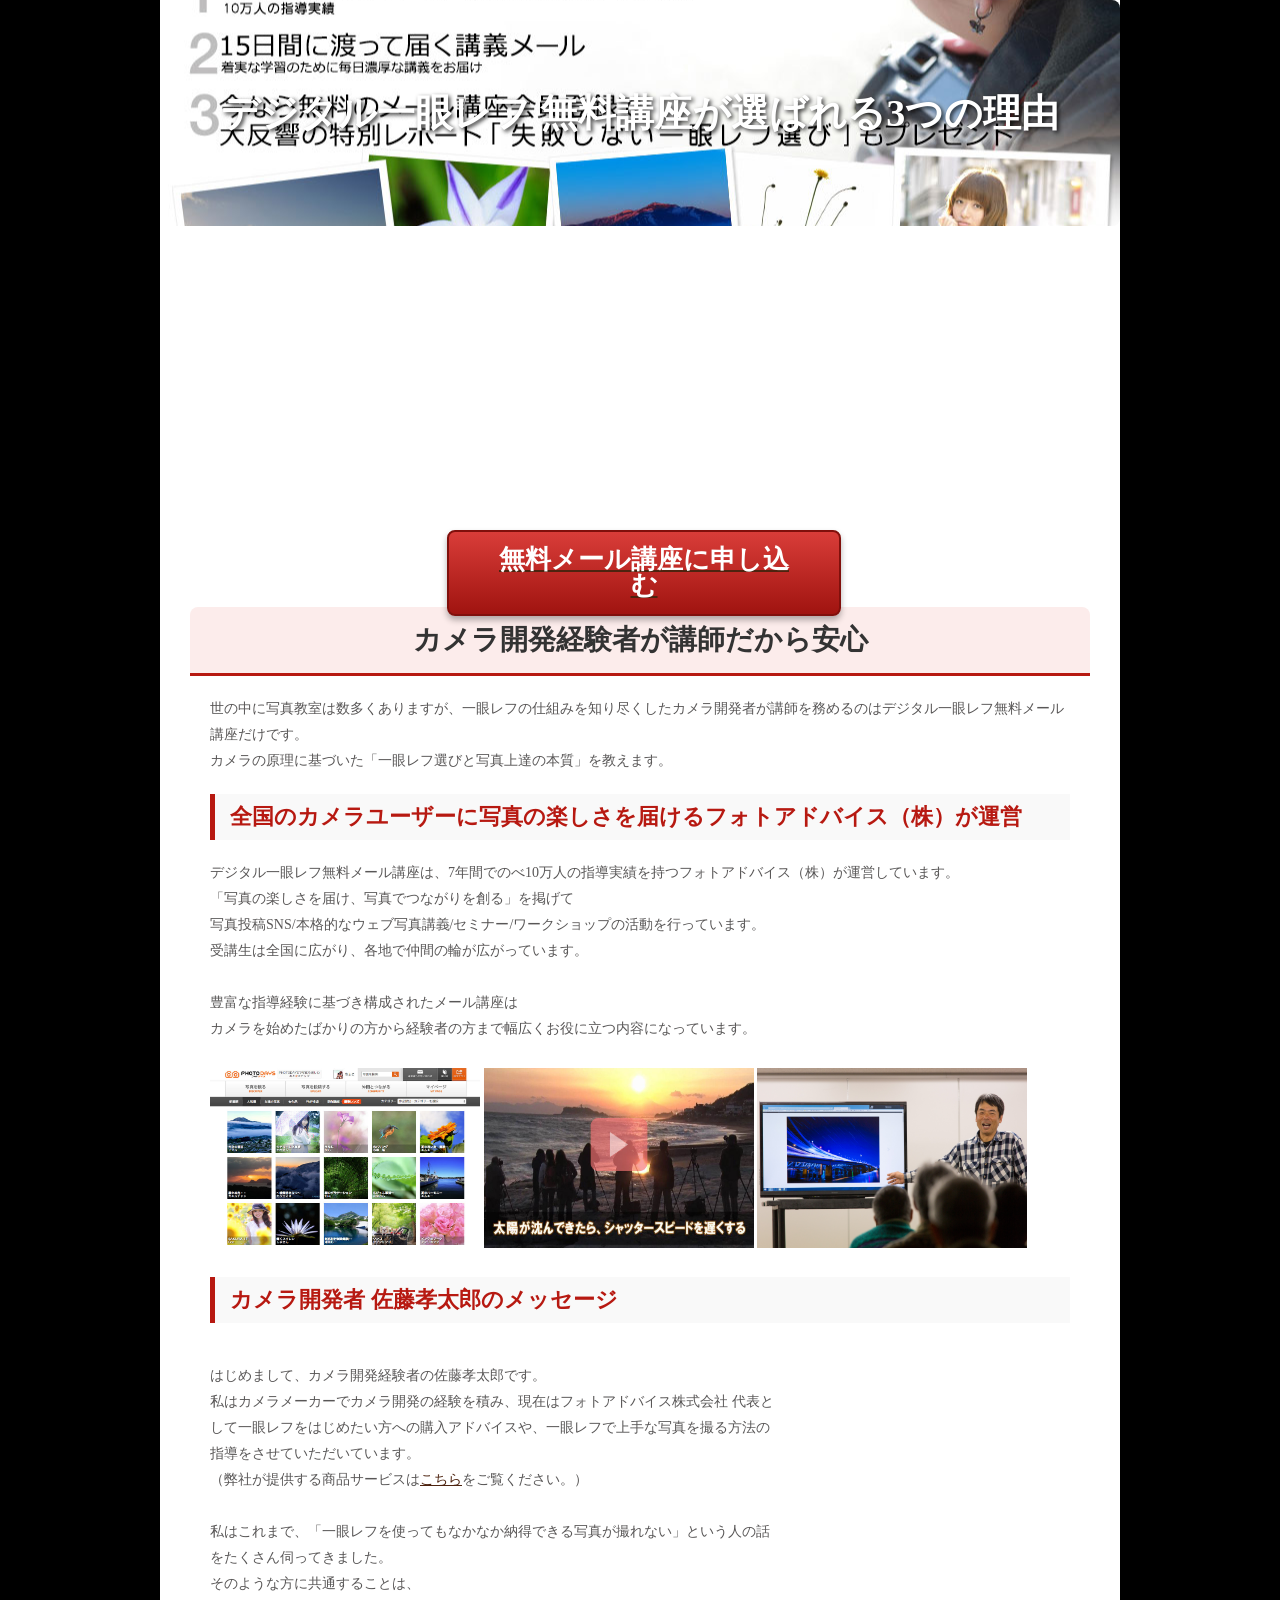
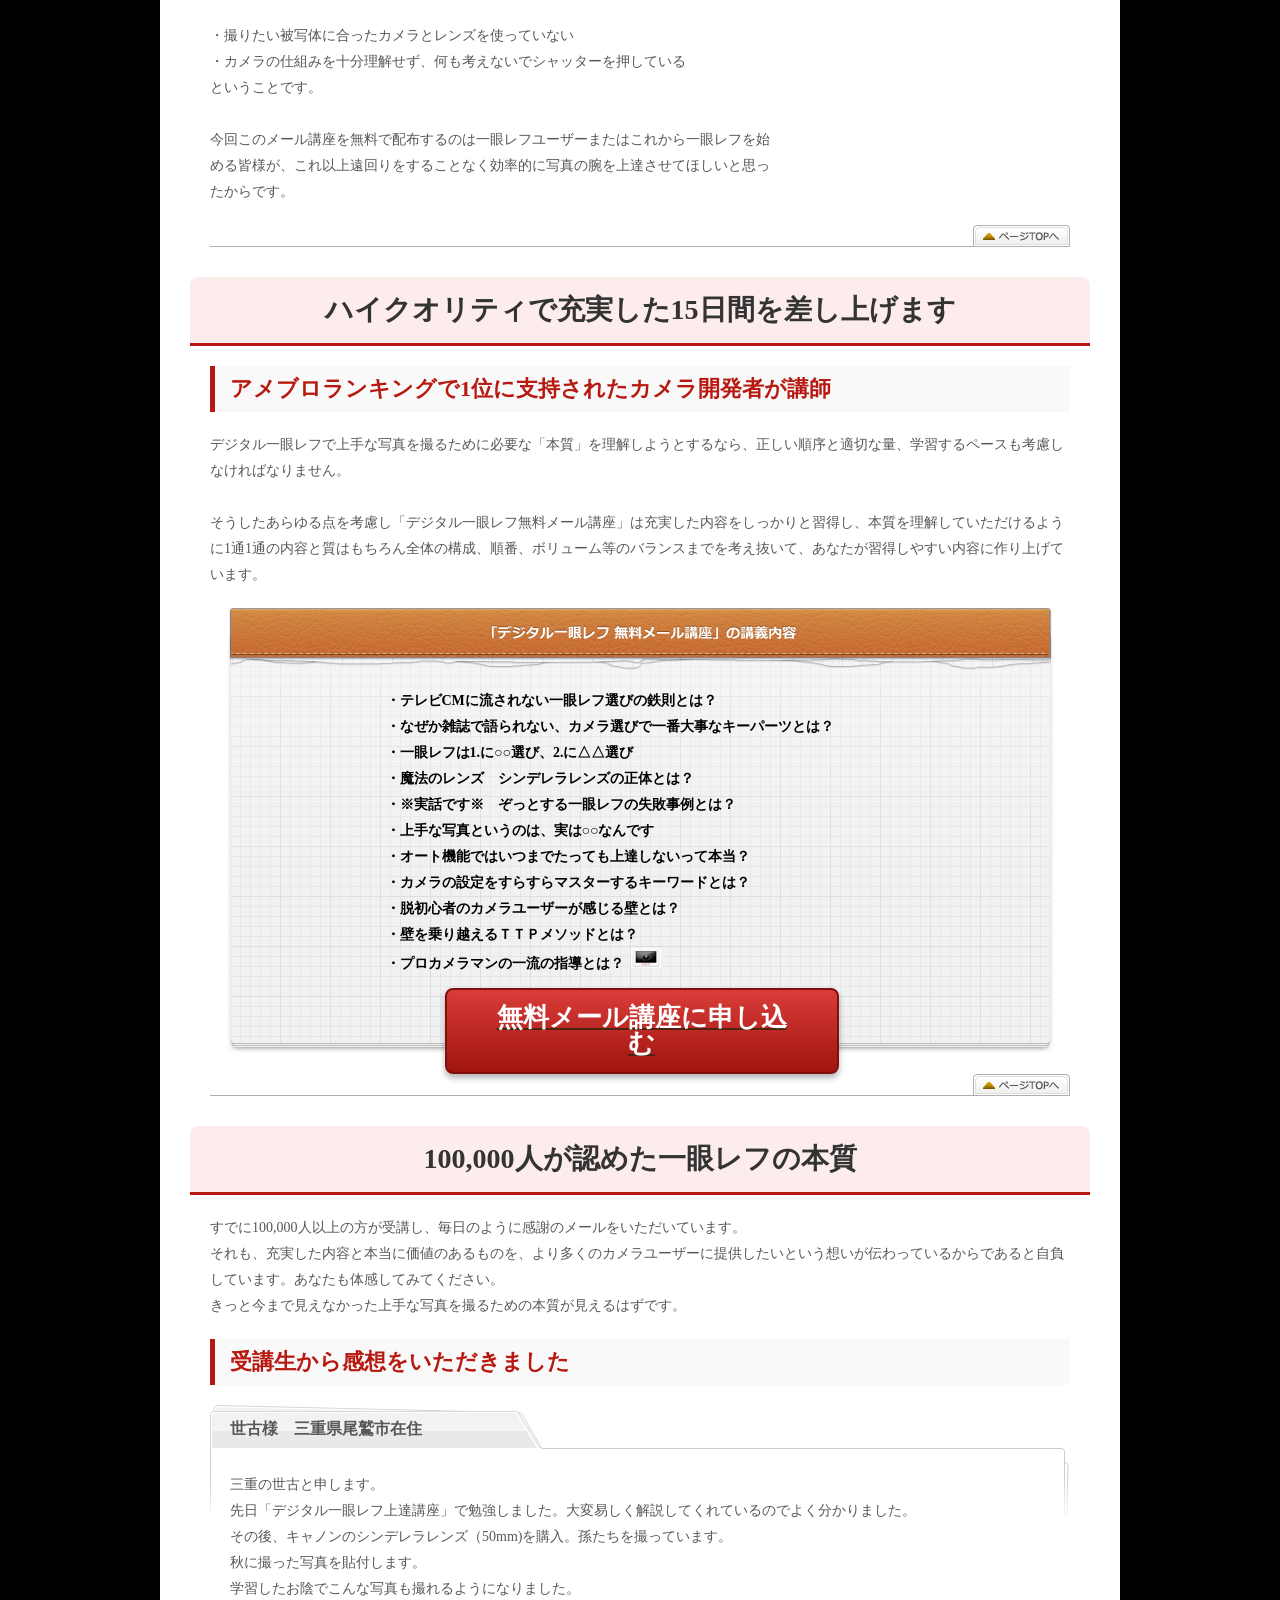
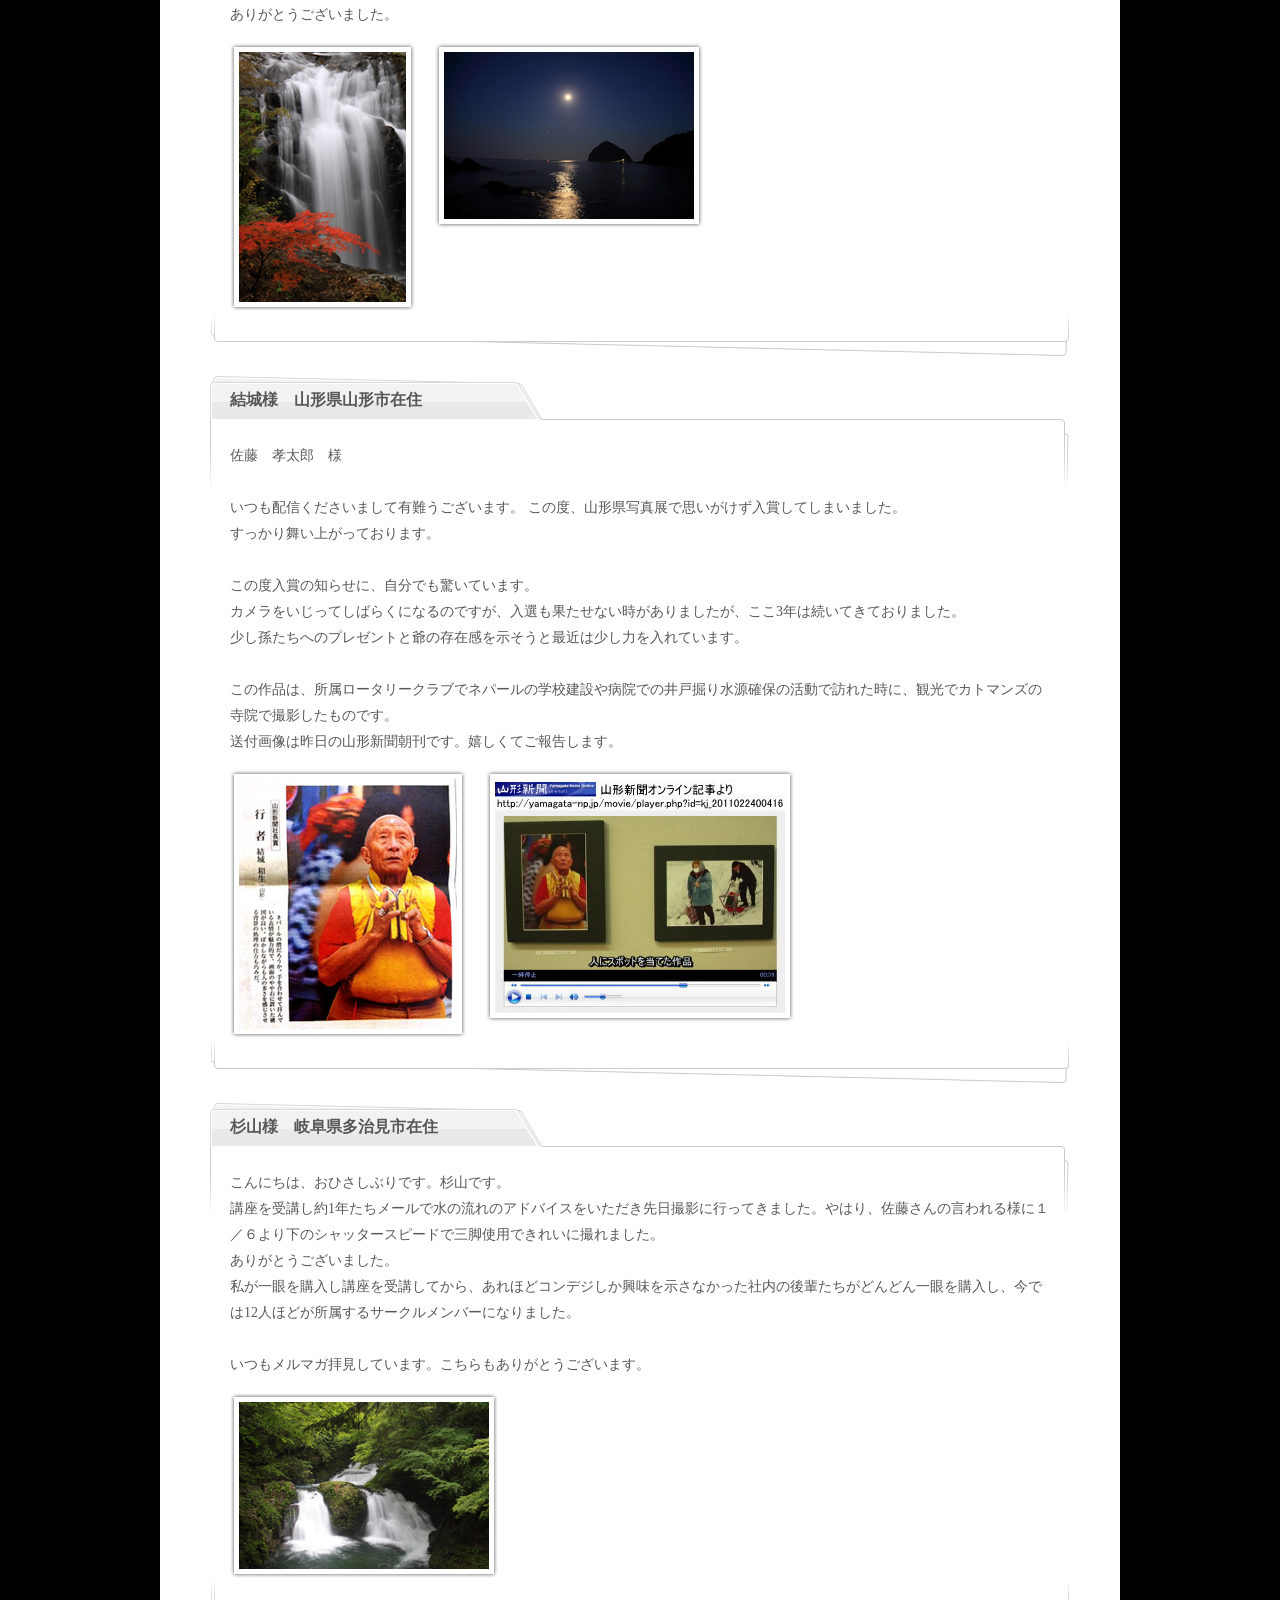
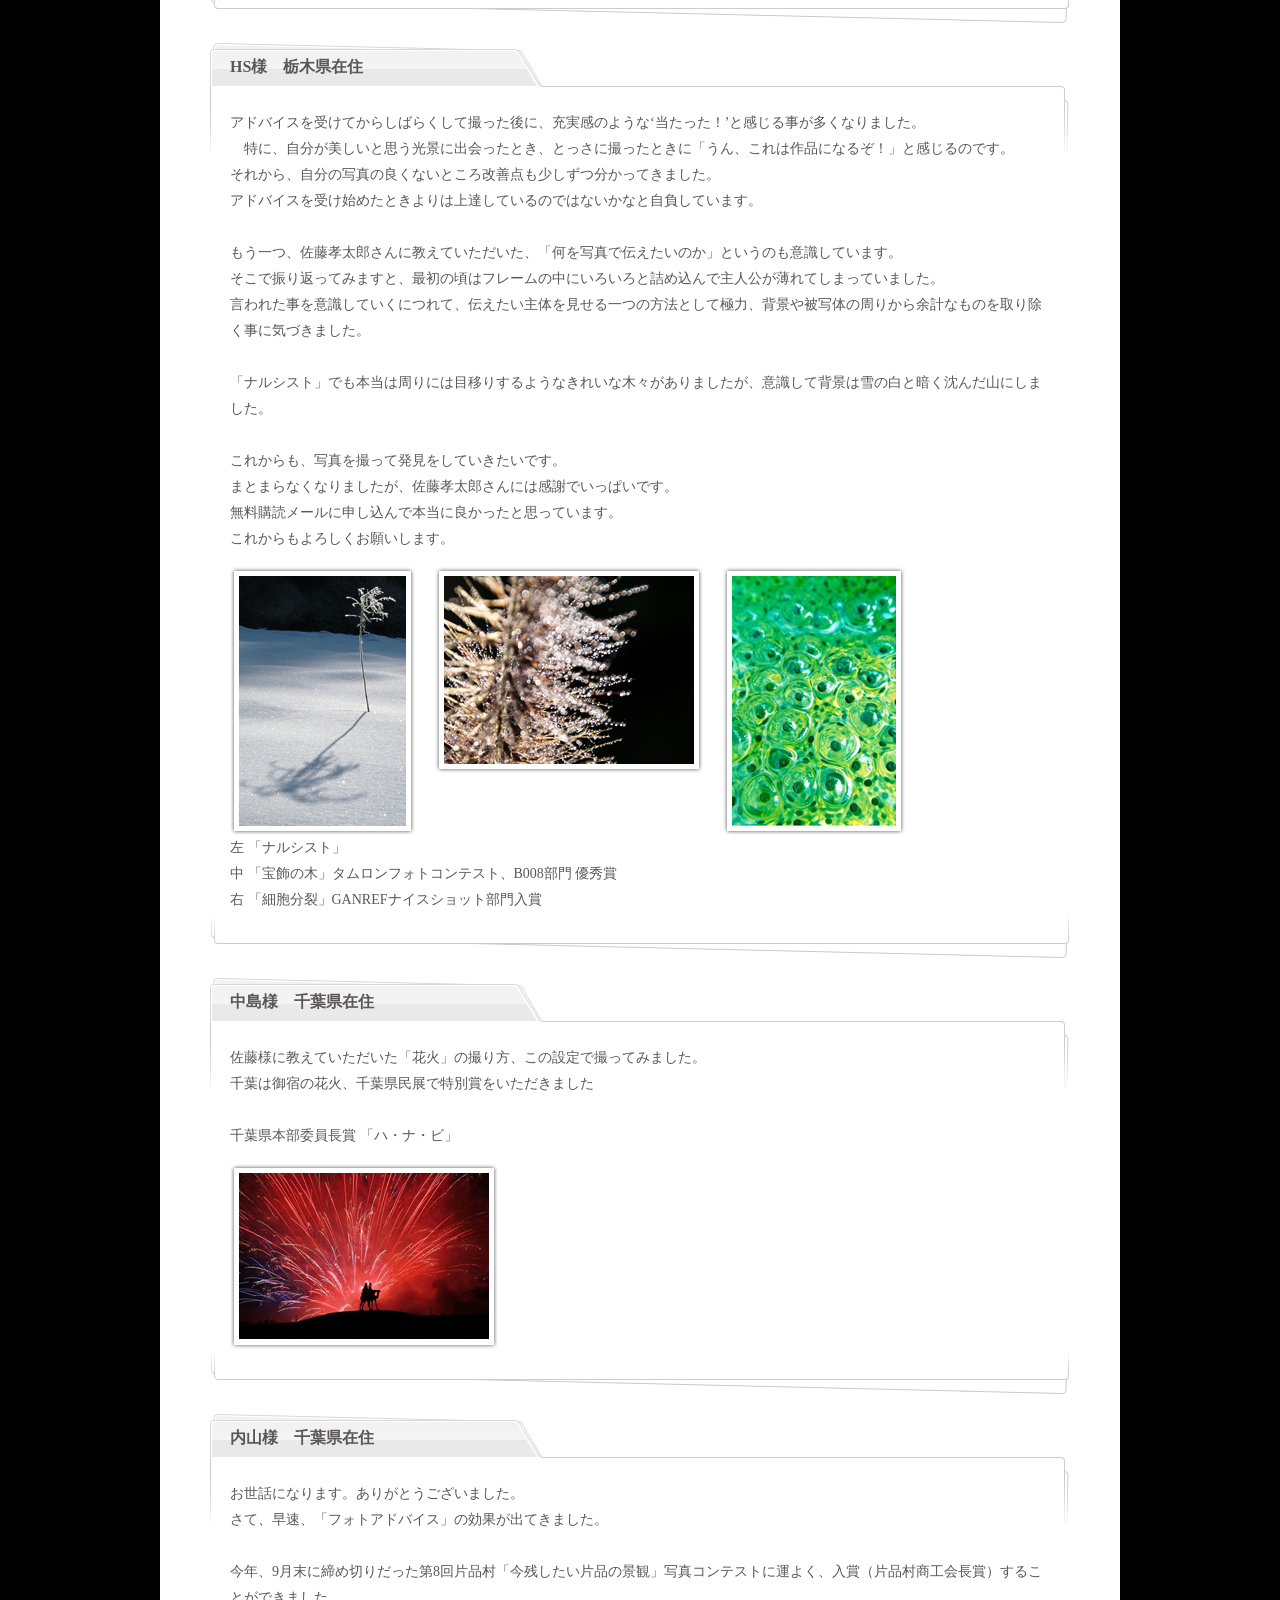
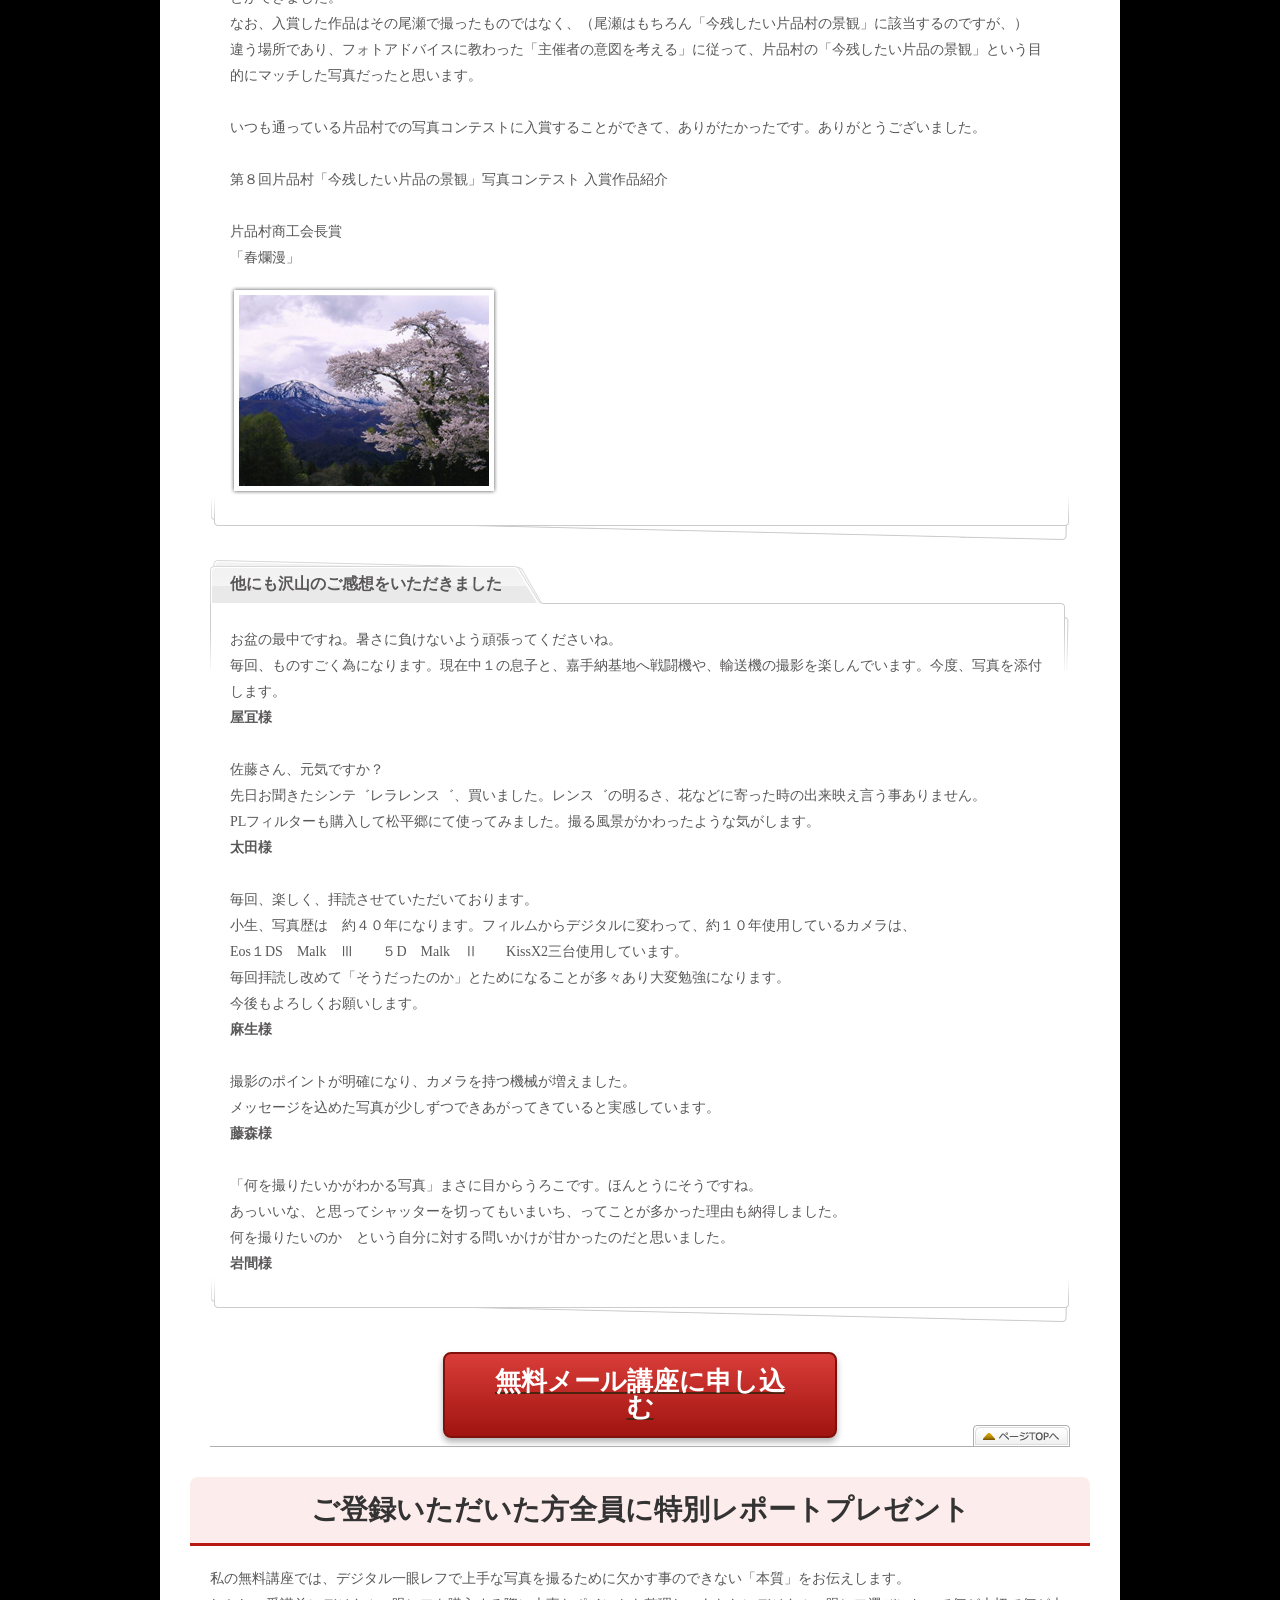
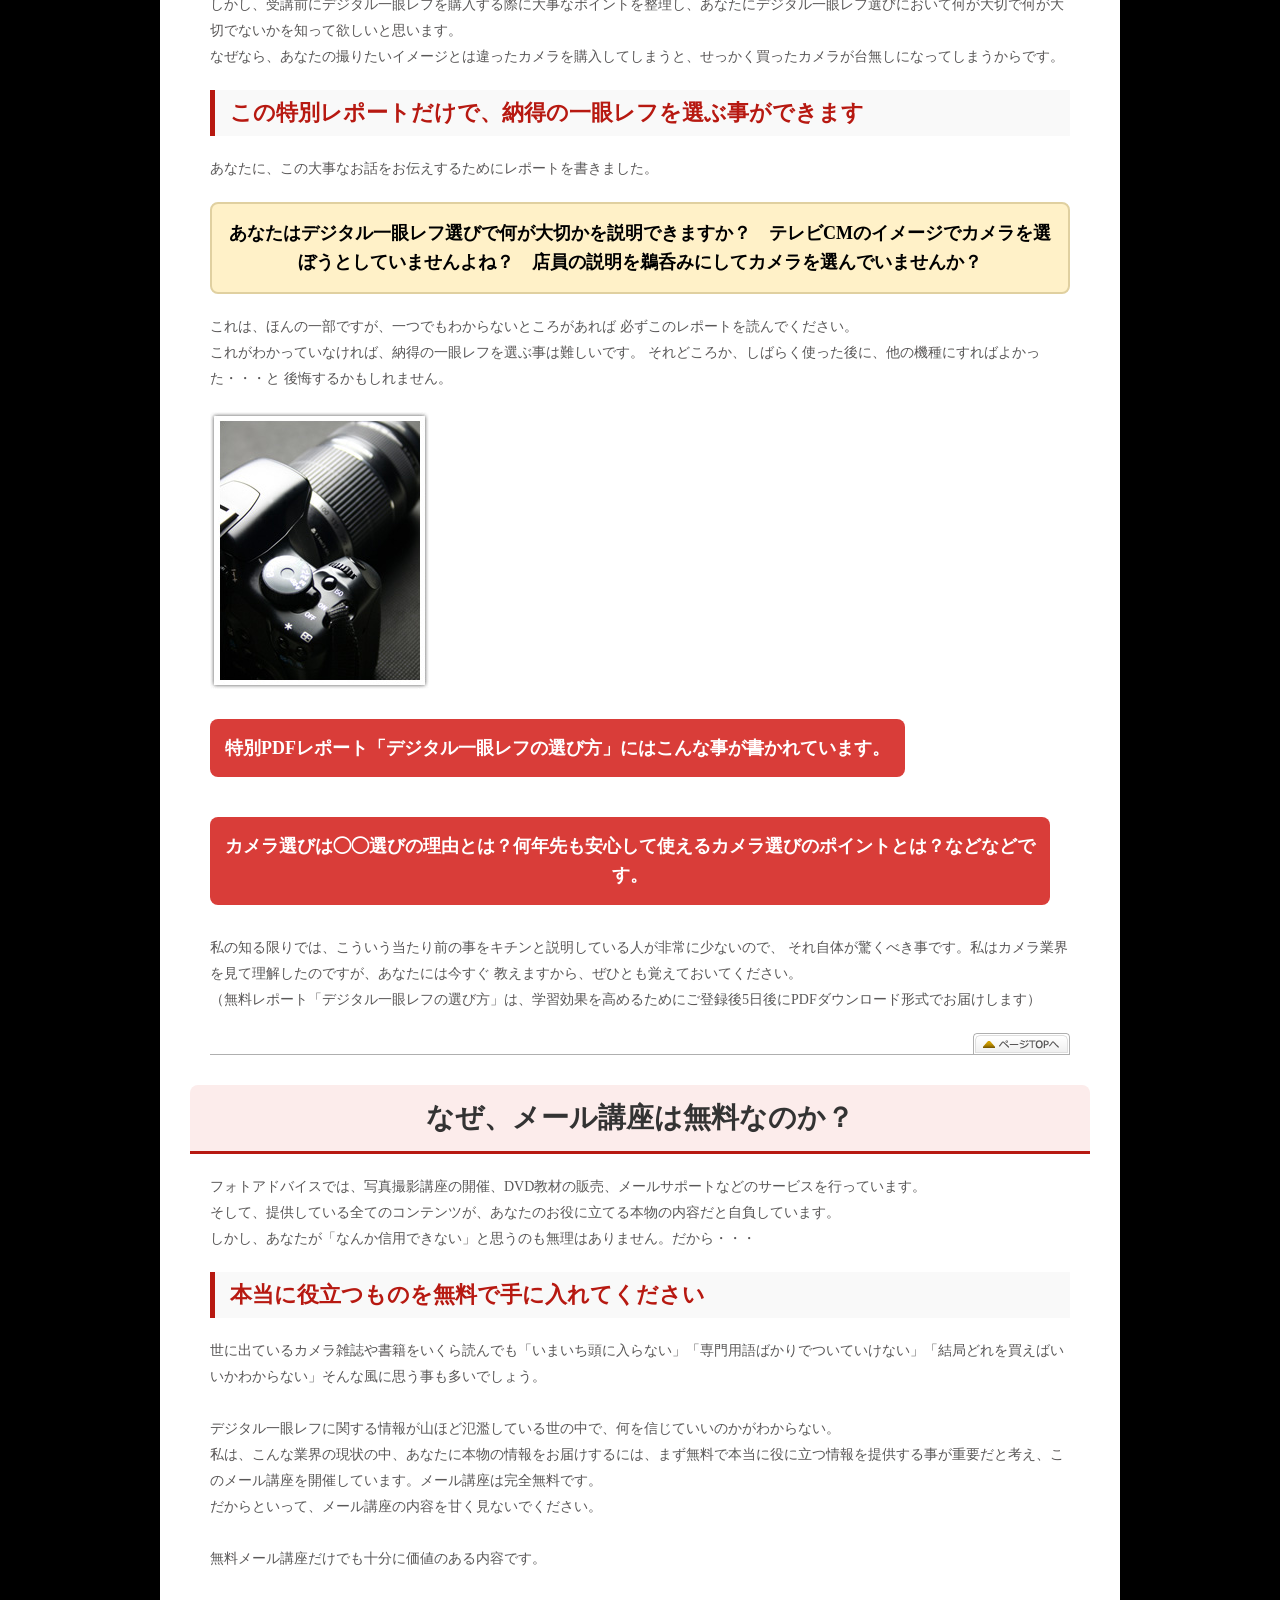
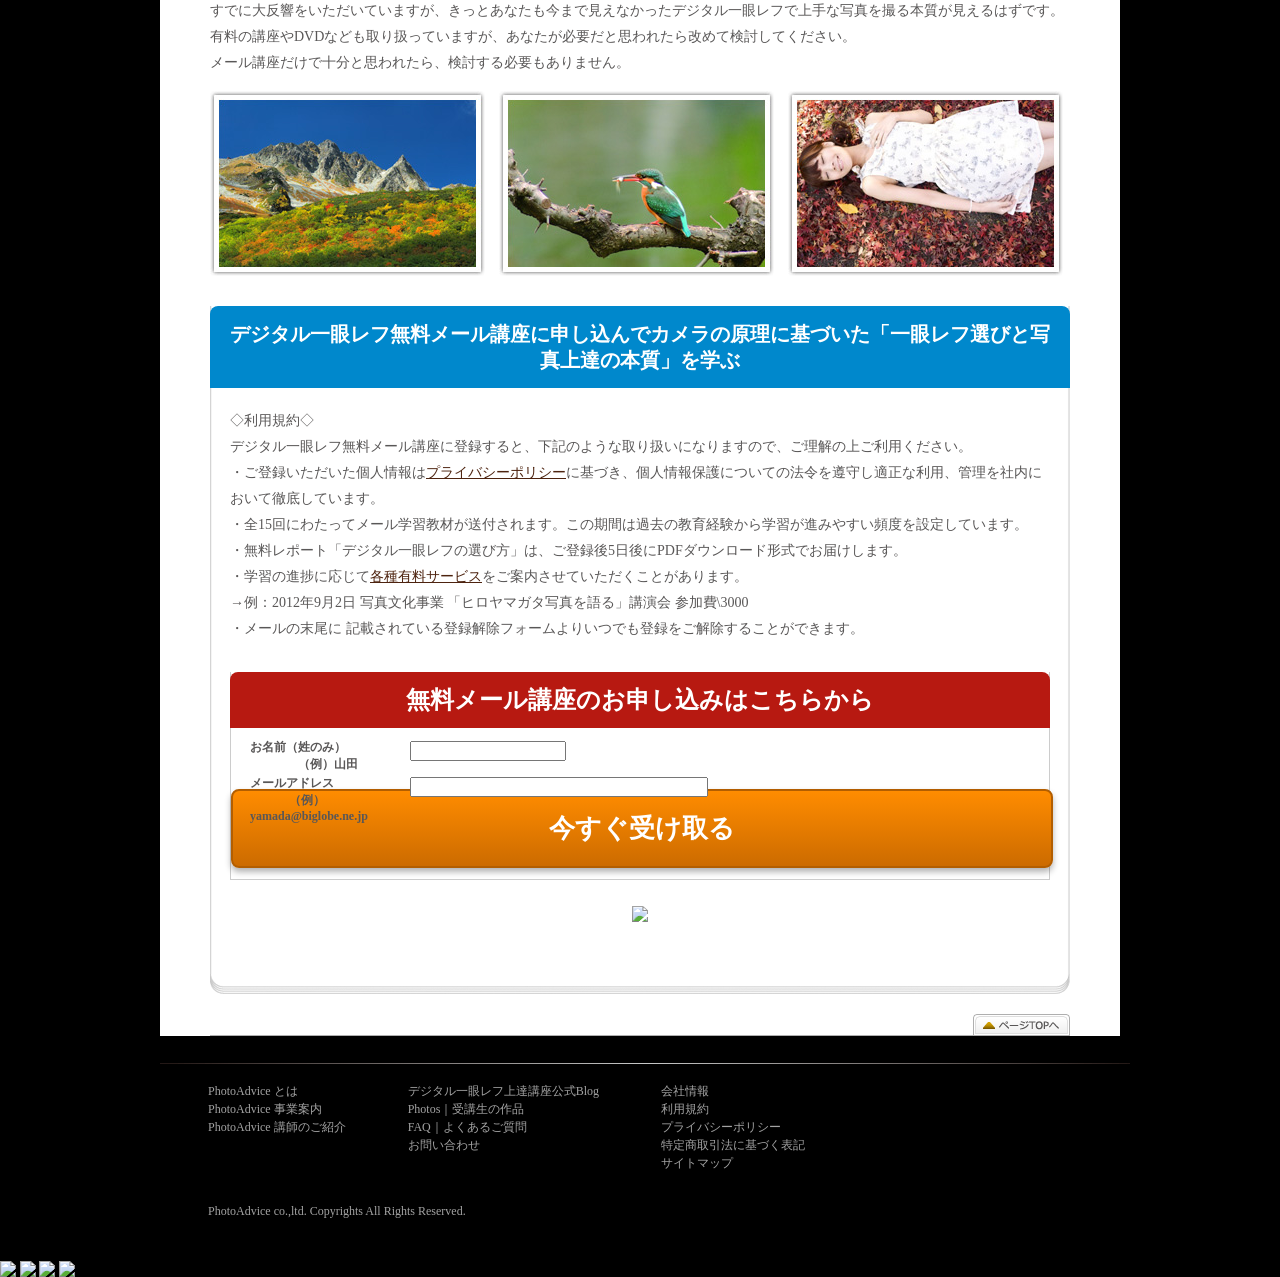
==== commit 74f42919: "Fix: Properly replace image headings with text H2/H3 tags" ====
--- a/index.html
+++ b/index.html
@@ -39,16 +39,16 @@
   <a name="top" id="top"></a>
   <div class="wrap">
     <div class="contents_box">
-      <div class="visual"><div class="txt-visual-title">デジタル一眼レフ 無料講座が選ばれる3つの理由</div>
-        <div class="btn"><a href="#regist_form" class="txt-btn-01-link"><span class="txt-btn-01">無料メール講座に申し込む</span></a></div>
+      <div class="visual"><h1>デジタル一眼レフ 無料講座が選ばれる3つの理由</h1>
+        <div class="btn"><a href="#regist_form"><span class="btn_01">無料メール講座に申し込む</span></a></div>
       </div>
-      <div class="title_01"><h2 class="txt-title-01">カメラ開発経験者が講師だから安心</h2></div>
+      <h2 class="title_01">カメラ開発経験者が講師だから安心</h2>
 
       <div class="content">
         <div class="content_text">世の中に写真教室は数多くありますが、一眼レフの仕組みを知り尽くしたカメラ開発者が講師を務めるのはデジタル一眼レフ無料メール講座だけです。<br />
           <span class="colored_text6">カメラの原理に基づいた「一眼レフ選びと写真上達の本質」を教えます。</span>
         </div>
-        <div class="title_02"><h2 class="txt-title-01">全国のカメラユーザーに写真の楽しさを届けるフォトアドバイス（株）が運営</h2></div>
+        <h3 class="title_02">全国のカメラユーザーに写真の楽しさを届けるフォトアドバイス（株）が運営</h3>
 
 
         <div class="content_text">デジタル一眼レフ無料メール講座は、7年間でのべ10万人の指導実績を持つフォトアドバイス（株）が運営しています。<br />
@@ -69,7 +69,7 @@
         <div class="content_text_01">
         </div>
 
-        <div class="title_02"><h2 class="txt-title-01">カメラ開発者 佐藤孝太郎のメッセージ</h2></div>
+        <h3 class="title_02">カメラ開発者 佐藤孝太郎のメッセージ</h3>
 
         <div>
           <div class="content_text_02">はじめまして、カメラ開発経験者の佐藤孝太郎です。<br />
@@ -98,9 +98,9 @@
 
       </div>
 
-      <div class="title_01"><h2 class="txt-title-01">ハイクオリティで充実した15日間を差し上げます</h2></div>
+      <h2 class="title_01">ハイクオリティで充実した15日間を差し上げます</h2>
       <div class="content">
-        <div class="title_02"><h2 class="txt-title-01">アメブロランキングで1位に支持されたカメラ開発者が講師</h2></div>
+        <h3 class="title_02">アメブロランキングで1位に支持されたカメラ開発者が講師</h3>
         <div class="content_text">デジタル一眼レフで上手な写真を撮るために必要な「本質」を理解しようとするなら、正しい順序と適切な量、学習するペースも考慮しなければなりません。<br />
           <br />
           そうしたあらゆる点を考慮し「デジタル一眼レフ無料メール講座」は充実した内容をしっかりと習得し、本質を理解していただけるように1通1通の内容と質はもちろん全体の構成、順番、ボリューム等のバランスまでを考え抜いて、あなたが習得しやすい内容に作り上げています。
@@ -118,17 +118,17 @@
           ・プロカメラマンの一流の指導とは？&nbsp;&nbsp;<img src="img/screen-picture.jpg" alt="サンプル" width="30" height="20" />
           <br /><br />
           <br />
-          <div class="btn_02"><a href="#regist_form" class="txt-btn-01-link"><span class="txt-btn-01">無料メール講座に申し込む</span></a></div>
+          <div class="btn_02"><a href="#regist_form"><span class="btn_01">無料メール講座に申し込む</span></a></div>
         </div>
         <div class="pagetop"><a href="#top"><img src="images/pagetop.gif" alt="ページTOPへ" width="97" height="21" /></a>
         </div>
       </div>
-      <div class="title_01"><h2 class="txt-title-01">100,000人が認めた一眼レフの本質</h2></div>
+      <h2 class="title_01">100,000人が認めた一眼レフの本質</h2>
       <div class="content">
         <div class="content_text">すでに100,000人以上の方が受講し、毎日のように感謝のメールをいただいています。<br />
           それも、充実した内容と本当に価値のあるものを、より多くのカメラユーザーに提供したいという想いが伝わっているからであると自負しています。あなたも体感してみてください。<br />
           きっと今まで見えなかった上手な写真を撮るための本質が見えるはずです。</div>
-        <div class="title_02"><h2 class="txt-title-01">受講生から感想をいただきました </h2></div>
+        <h3 class="title_02">受講生から感想をいただきました </h3>
         <div class="kansou_box">世古様　三重県尾鷲市在住
           <div class="text_box">三重の世古と申します。<br />
             先日「デジタル一眼レフ上達講座」で勉強しました。大変易しく解説してくれているのでよく分かりました。<br />
@@ -155,7 +155,8 @@
             送付画像は昨日の山形新聞朝刊です。嬉しくてご報告します。
 
           </div>
-          <img src="img/kansou_image_03.jpg" width="236" height="268" /><div class="txt-image-04"></div>
+          <img src="img/kansou_image_03.jpg" width="236" height="268" /><img src="img/kansou_image_04.jpg" width="308"
+            height="252" />
         </div>
         <img src="img/kansou_bottom.gif" width="860" height="45" />
         <div class="kansou_box">杉山様　岐阜県多治見市在住
@@ -190,7 +191,8 @@
             これからもよろしくお願いします。
             <br />
           </div>
-          <div class="txt-image-06"></div><div class="txt-image-07"></div><img src="img/kansou_image_08.jpg" width="182" height="268" />
+          <img src="img/kansou_image_06.jpg" width="185" height="268" /><img src="img/kansou_image_07.jpg" width="268"
+            height="206" /><img src="img/kansou_image_08.jpg" width="182" height="268" />
           <div class="text_box_02">左 「ナルシスト」<br />
             中 「宝飾の木」タムロンフォトコンテスト、B008部門 優秀賞<br />
             右 「細胞分裂」GANREFナイスショット部門入賞<br />
@@ -257,27 +259,27 @@
 
 
         <img src="img/kansou_bottom.gif" width="860" height="45" />
-        <div class="btn_center"><a href="#regist_form" class="txt-btn-01-link"><span class="txt-btn-01">無料メール講座に申し込む</span></a></div>
+        <div class="btn_center"><a href="#regist_form"><span class="btn_01">無料メール講座に申し込む</span></a></div>
 
         <div class="pagetop"><a href="#top"><img src="images/pagetop.gif" alt="ページTOPへ" width="97" height="21" /></a>
         </div>
       </div>
-      <div class="title_01"><h2 class="txt-title-01">ご登録いただいた方全員に特別レポートプレゼント</h2></div>
+      <h2 class="title_01">ご登録いただいた方全員に特別レポートプレゼント</h2>
       <div class="content">
         <div class="content_text">私の無料講座では、デジタル一眼レフで上手な写真を撮るために欠かす事のできない「本質」をお伝えします。<br />
           しかし、受講前にデジタル一眼レフを購入する際に大事なポイントを整理し、あなたにデジタル一眼レフ選びにおいて何が大切で何が大切でないかを知って欲しいと思います。<br />
           なぜなら、あなたの撮りたいイメージとは違ったカメラを購入してしまうと、せっかく買ったカメラが台無しになってしまうからです。<br />
         </div>
-        <div class="title_02"><h2 class="txt-title-01">この特別レポートだけで、納得の一眼レフを選ぶ事ができます</h2></div>
+        <h3 class="title_02">この特別レポートだけで、納得の一眼レフを選ぶ事ができます</h3>
         <div class="content_text">あなたに、この大事なお話をお伝えするためにレポートを書きました。</div>
-        <div class="txt-image-04">あなたはデジタル一眼レフ選びで何が大切かを説明できますか？　テレビCMのイメージでカメラを選ぼうとしていませんよね？　店員の説明を鵜呑みにしてカメラを選んでいませんか？</div>
+        <p class="image_text image_04">あなたはデジタル一眼レフ選びで何が大切かを説明できますか？　テレビCMのイメージでカメラを選ぼうとしていませんよね？　店員の説明を鵜呑みにしてカメラを選んでいませんか？</p>
         <div class="content_text">これは、ほんの一部ですが、一つでもわからないところがあれば 必ずこのレポートを読んでください。<br />
           これがわかっていなければ、納得の一眼レフを選ぶ事は難しいです。 それどころか、しばらく使った後に、他の機種にすればよかった・・・と 後悔するかもしれません。
         </div>
         <div>
           <div class="content_image_04"><img src="img/image_05.jpg" width="219" height="277" /></div>
-          <div class="content_image_04"><div class="txt-image-06">特別PDFレポート「デジタル一眼レフの選び方」にはこんな事が書かれています。</div></div>
-          <div class="content_image_04"><div class="txt-image-07">カメラ選びは◯◯選びの理由とは？何年先も安心して使えるカメラ選びのポイントとは？などなどです。</div></div>
+          <div class="content_image_04"><p class="image_text image_06">特別PDFレポート「デジタル一眼レフの選び方」にはこんな事が書かれています。</p></div>
+          <div class="content_image_04"><p class="image_text image_07">カメラ選びは◯◯選びの理由とは？何年先も安心して使えるカメラ選びのポイントとは？などなどです。</p></div>
           <div class="float_clear"></div>
         </div>
         <div class="content_text">私の知る限りでは、こういう当たり前の事をキチンと説明している人が非常に少ないので、 それ自体が驚くべき事です。私はカメラ業界を見て理解したのですが、あなたには今すぐ
@@ -286,14 +288,13 @@
         <div class="pagetop"><a href="#top"><img src="images/pagetop.gif" alt="ページTOPへ" width="97" height="21" /></a>
         </div>
       </div>
-      <div class="title_01"><h2 class="txt-title-01">なぜ、メール講座は無料なのか？</h2></div>
+      <h2 class="title_01">なぜ、メール講座は無料なのか？</h2>
       <div class="content">
         <div class="content_text">フォトアドバイスでは、写真撮影講座の開催、DVD教材の販売、メールサポートなどのサービスを行っています。<br />
           そして、提供している全てのコンテンツが、あなたのお役に立てる本物の内容だと自負しています。<br />
           しかし、あなたが「なんか信用できない」と思うのも無理はありません。だから・・・
         </div>
-        <div class="title_02"><h2 class="txt-title-01">本当に役立つものを無料で手に入れてください</h2>
-        </div>
+        <h3 class="title_02">本当に役立つものを無料で手に入れてください</h3>
         <div class="content_text">
           世に出ているカメラ雑誌や書籍をいくら読んでも「いまいち頭に入らない」「専門用語ばかりでついていけない」「結局どれを買えばいいかわからない」そんな風に思う事も多いでしょう。<br />
           <br />
@@ -310,7 +311,7 @@
         <img src="img/image_08.jpg" width="275" height="185" style="margin-top:15px" /><img src="img/image_09.jpg"
           width="275" height="185" style="margin-top:15px; margin-left:14px; margin-right:14px" /><img
           src="img/image_10.jpg" width="275" height="185" style="margin-top:15px" />
-        <div class="note_box"><div class="txt-note-top">デジタル一眼レフ無料メール講座に申し込んでカメラの原理に基づいた「一眼レフ選びと写真上達の本質」を学ぶ</div>
+        <div class="note_box"><div class="note_top">デジタル一眼レフ無料メール講座に申し込んでカメラの原理に基づいた「一眼レフ選びと写真上達の本質」を学ぶ</div>
 
           <div class="note_text">
             ◇利用規約◇<br />
@@ -326,7 +327,7 @@
 
 
 
-          <div class="form_box"><div class="txt-form-title">無料メール講座のお申し込みはこちらから</div>
+          <div class="form_box"><h2 class="form_title">無料メール講座のお申し込みはこちらから</h2>
 
             <form method="post" action="https://canyon-ex.jp/fy">
               <input type="hidden" name="Publisher_Id" value="2280" />
@@ -370,7 +371,7 @@
                 <div class="input type">
                   <center>
                     <BUTTON type="submit" name="submit" value="今すぐ受け取る" onSubmit="doGoal(this);return false;"
-                      class="form_submit_wrapper"><span class="txt-submit-btn">今すぐ受け取る</span>
+                      class="form_submit_wrapper"><span class="btn_02">今すぐ受け取る</span>
 	</BUTTON></center>
   </div>
 
--- a/css/lp.css
+++ b/css/lp.css
@@ -74,16 +74,9 @@
 	top: 510px;
 }
 
-.title_01 {
-	height: 30px;
-	width: 900px;
-	margin-right: 30px;
-	margin-left: 30px;
-}
-
-.title_02 {
-	margin-top: 30px;
-}
+
+
+
 
 .contents_box {
 	width: 960px;
@@ -450,48 +443,95 @@
 		text-align: center;
 	}
 }
+
 /* ====== 新規テキスト要素（画像代替機能）のスタイル ====== */
-.txt-visual-title {
+h1 {
 	font-size: 38px;
 	font-weight: bold;
 	color: #fff;
 	text-shadow: 2px 2px 4px rgba(0,0,0,0.8);
 	text-align: center;
 	padding: 100px 15px;
-	background-color: #333; /* fall-back */
-	background-image: url('../img/visual_150910.jpg'); /* Use original image as background */
+	background-color: #333;
+	background-image: url('../img/visual_150910.jpg');
 	background-size: cover;
 	background-position: center;
 	border-radius: 8px;
 	margin-bottom: 20px;
 }
 
-.txt-title-01 {
+h2.title_01 {
 	font-size: 28px;
 	font-weight: bold;
 	color: #333;
 	text-align: center;
-	padding: 20px 0;
-	margin: 30px 0 15px 0;
+	padding: 20px 15px;
+	margin: 30px auto 20px auto;
 	border-bottom: 3px solid #b71911;
 	background-color: #fceceb;
-}
-
-.txt-title-02 {
+	border-radius: 8px 8px 0 0;
+	box-sizing: border-box;
+	max-width: 900px;
+}
+
+h3.title_02 {
 	font-size: 22px;
 	font-weight: bold;
 	color: #b71911;
 	border-left: 5px solid #b71911;
 	padding: 10px 15px;
+	margin: 20px auto;
+	background-color: #f9f9f9;
+	max-width: 860px;
+	box-sizing: border-box;
+}
+
+.image_text {
+	font-size: 18px;
+	font-weight: bold;
+	text-align: center;
+	line-height: 1.6;
+	padding: 15px;
+	border-radius: 8px;
 	margin: 20px 0;
-	background-color: #f9f9f9;
-}
-
-.txt-btn-01-link {
-	text-decoration: none !important;
-}
-
-.txt-btn-01 {
+	box-sizing: border-box;
+}
+
+p.image_04 {
+	color: #000;
+	background-color: #fff1c8;
+	border: 2px solid #e0d0a0;
+}
+
+p.image_06, p.image_07 {
+	color: #fff;
+	background-color: #d93d39;
+	margin: 10px 0;
+}
+
+.note_top {
+	font-size: 20px;
+	font-weight: bold;
+	color: #fff;
+	background-color: #0088cc;
+	padding: 15px;
+	text-align: center;
+	border-radius: 8px 8px 0 0;
+}
+
+h2.form_title {
+	font-size: 24px;
+	font-weight: bold;
+	color: #fff;
+	background-color: #b71911;
+	padding: 15px;
+	text-align: center;
+	border-radius: 8px 8px 0 0;
+	margin-top: 30px;
+	margin-bottom: 20px;
+}
+
+span.btn_01 {
 	display: block;
 	background: linear-gradient(to bottom, #d93d39, #a01410);
 	color: #fff !important;
@@ -505,58 +545,13 @@
 	box-shadow: 0 4px 6px rgba(0,0,0,0.3);
 	margin: 20px auto;
 	max-width: 450px;
-}
-.txt-btn-01:hover {
+	cursor: pointer;
+}
+span.btn_01:hover {
 	background: linear-gradient(to bottom, #f25551, #ba1e19);
 }
 
-.txt-image-04 {
-	font-size: 18px;
-	font-weight: bold;
-	color: #000;
-	background-color: #fff1c8;
-	border: 2px solid #e0d0a0;
-	padding: 20px;
-	margin: 20px 0;
-	border-radius: 8px;
-	text-align: center;
-	line-height: 1.6;
-}
-
-.txt-image-06, .txt-image-07 {
-	font-size: 16px;
-	font-weight: bold;
-	color: #fff;
-	background-color: #d93d39;
-	padding: 15px;
-	margin: 10px 0;
-	border-radius: 8px;
-	text-align: center;
-	line-height: 1.5;
-}
-
-.txt-note-top {
-	font-size: 20px;
-	font-weight: bold;
-	color: #fff;
-	background-color: #0088cc;
-	padding: 15px;
-	text-align: center;
-	border-radius: 8px 8px 0 0;
-}
-
-.txt-form-title {
-	font-size: 24px;
-	font-weight: bold;
-	color: #fff;
-	background-color: #b71911;
-	padding: 15px;
-	text-align: center;
-	border-radius: 8px 8px 0 0;
-	margin-top: 30px;
-}
-
-.txt-submit-btn {
+span.btn_02 {
 	display: block;
 	width: 100%;
 	background: linear-gradient(to bottom, #ff8c00, #cc6b00);
@@ -569,7 +564,7 @@
 	border-radius: 8px;
 	box-shadow: 0 4px 6px rgba(0,0,0,0.3);
 	cursor: pointer;
-	margin: 20px auto;
+	margin: 0 auto;
 }
 
 /* フォーム送信のラッパーボタンの初期スタイルを上書き */
@@ -583,38 +578,38 @@
 
 /* スマホ用 上書きスタイル */
 @media screen and (max-width: 768px) {
-	.txt-visual-title {
+	h1 {
 		font-size: 24px;
 		padding: 60px 10px;
 	}
-	.txt-title-01 {
+	h2.title_01 {
 		font-size: 20px;
 		padding: 15px 10px;
 		line-height: 1.4;
 	}
-	.txt-title-02 {
+	h3.title_02 {
 		font-size: 18px;
 		padding: 10px 15px;
 	}
-	.txt-btn-01 {
+	span.btn_01 {
 		font-size: 20px;
 		padding: 15px 20px;
 		width: 100%;
 		box-sizing: border-box;
 	}
-	.txt-image-04 {
+	.image_text {
 		font-size: 16px;
 		padding: 15px;
 	}
-	.txt-note-top {
+	.note_top {
 		font-size: 16px;
 		padding: 15px;
 	}
-	.txt-form-title {
+	h2.form_title {
 		font-size: 18px;
 		padding: 15px;
 	}
-	.txt-submit-btn {
+	span.btn_02 {
 		font-size: 22px;
 		padding: 15px 0;
 	}
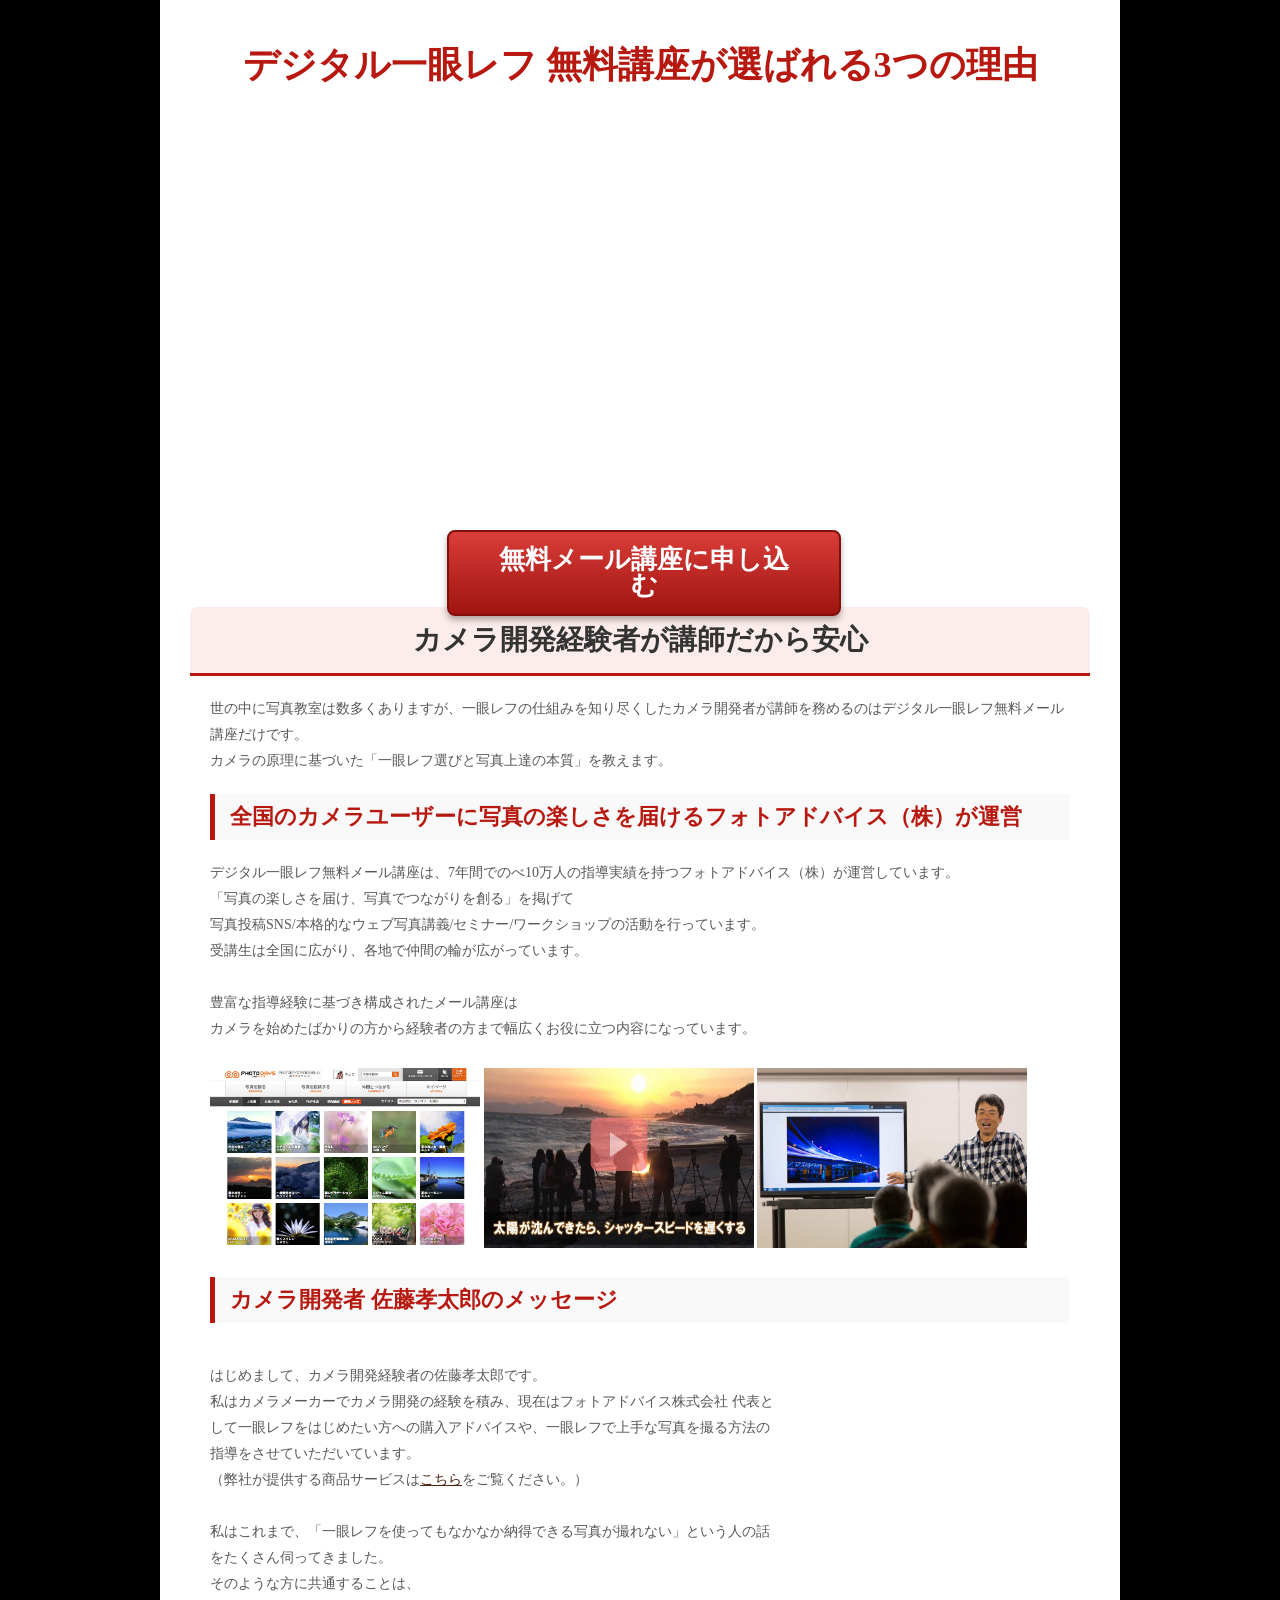
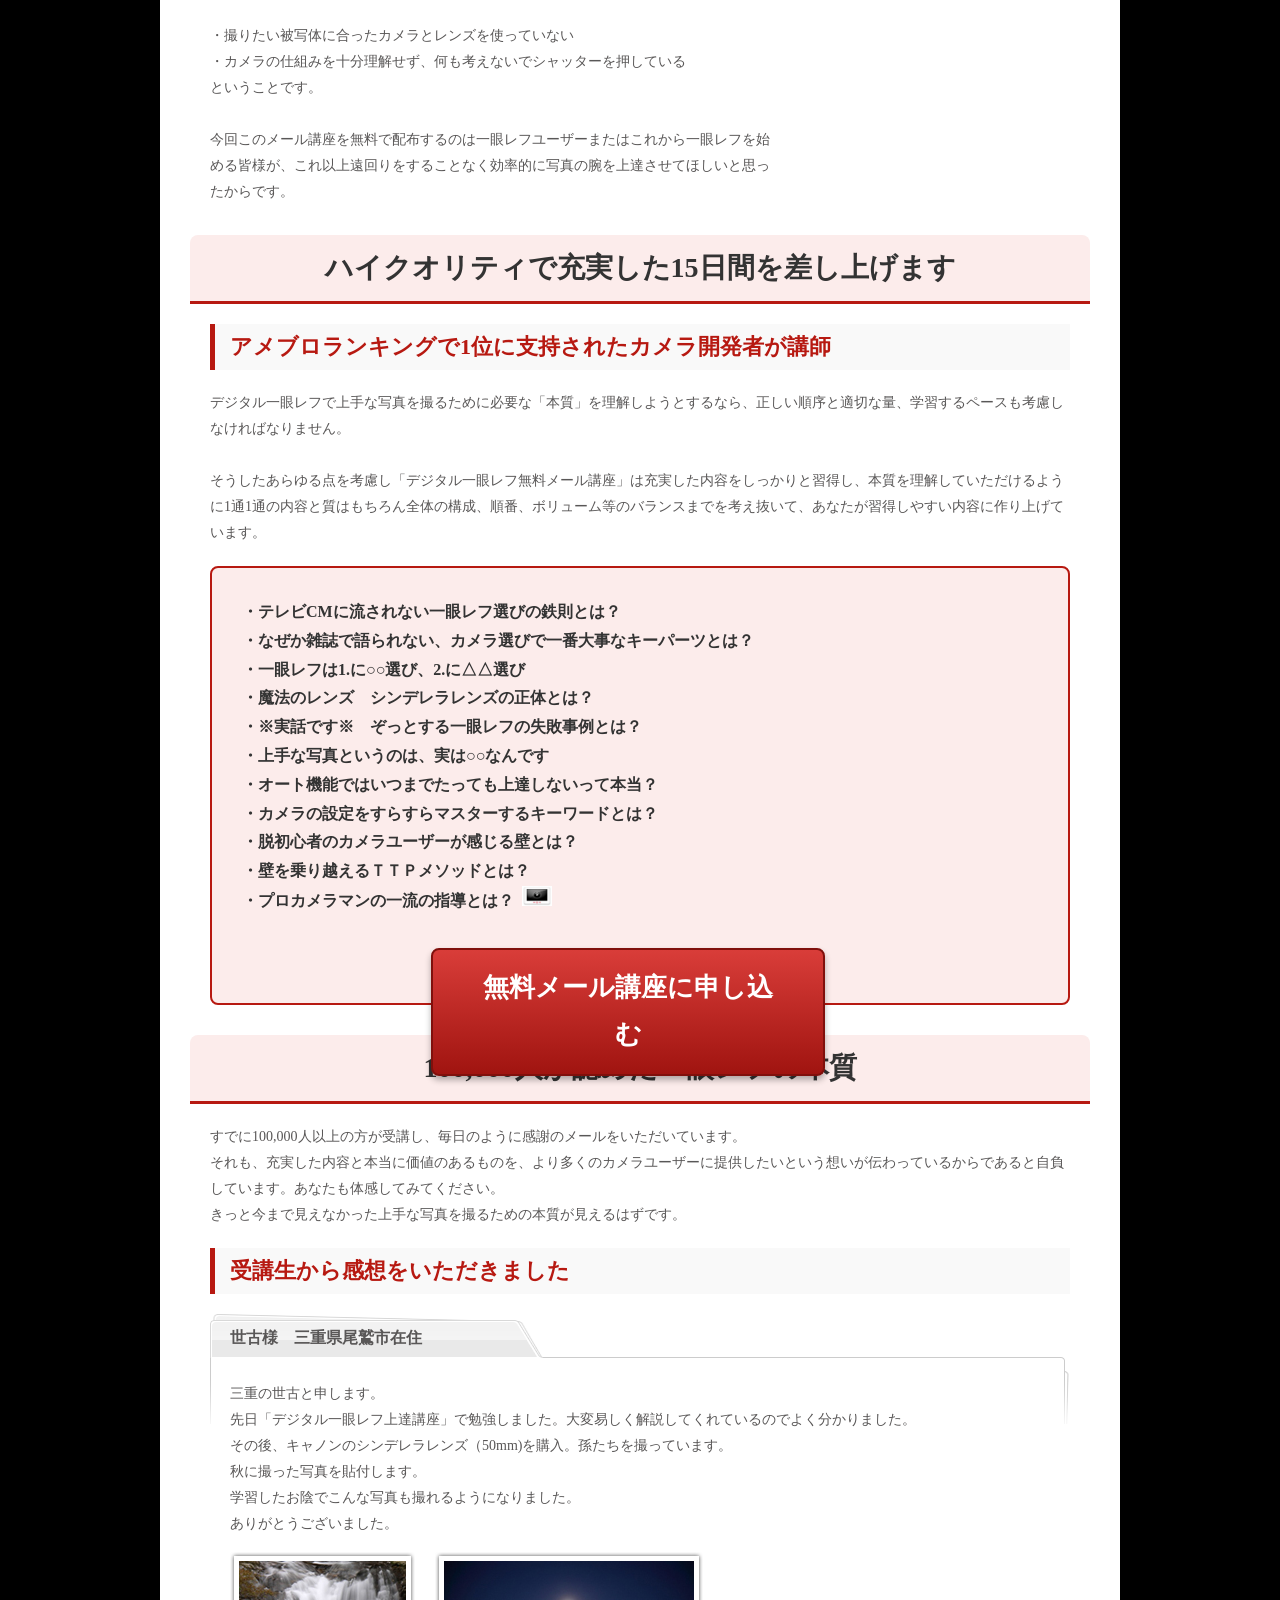
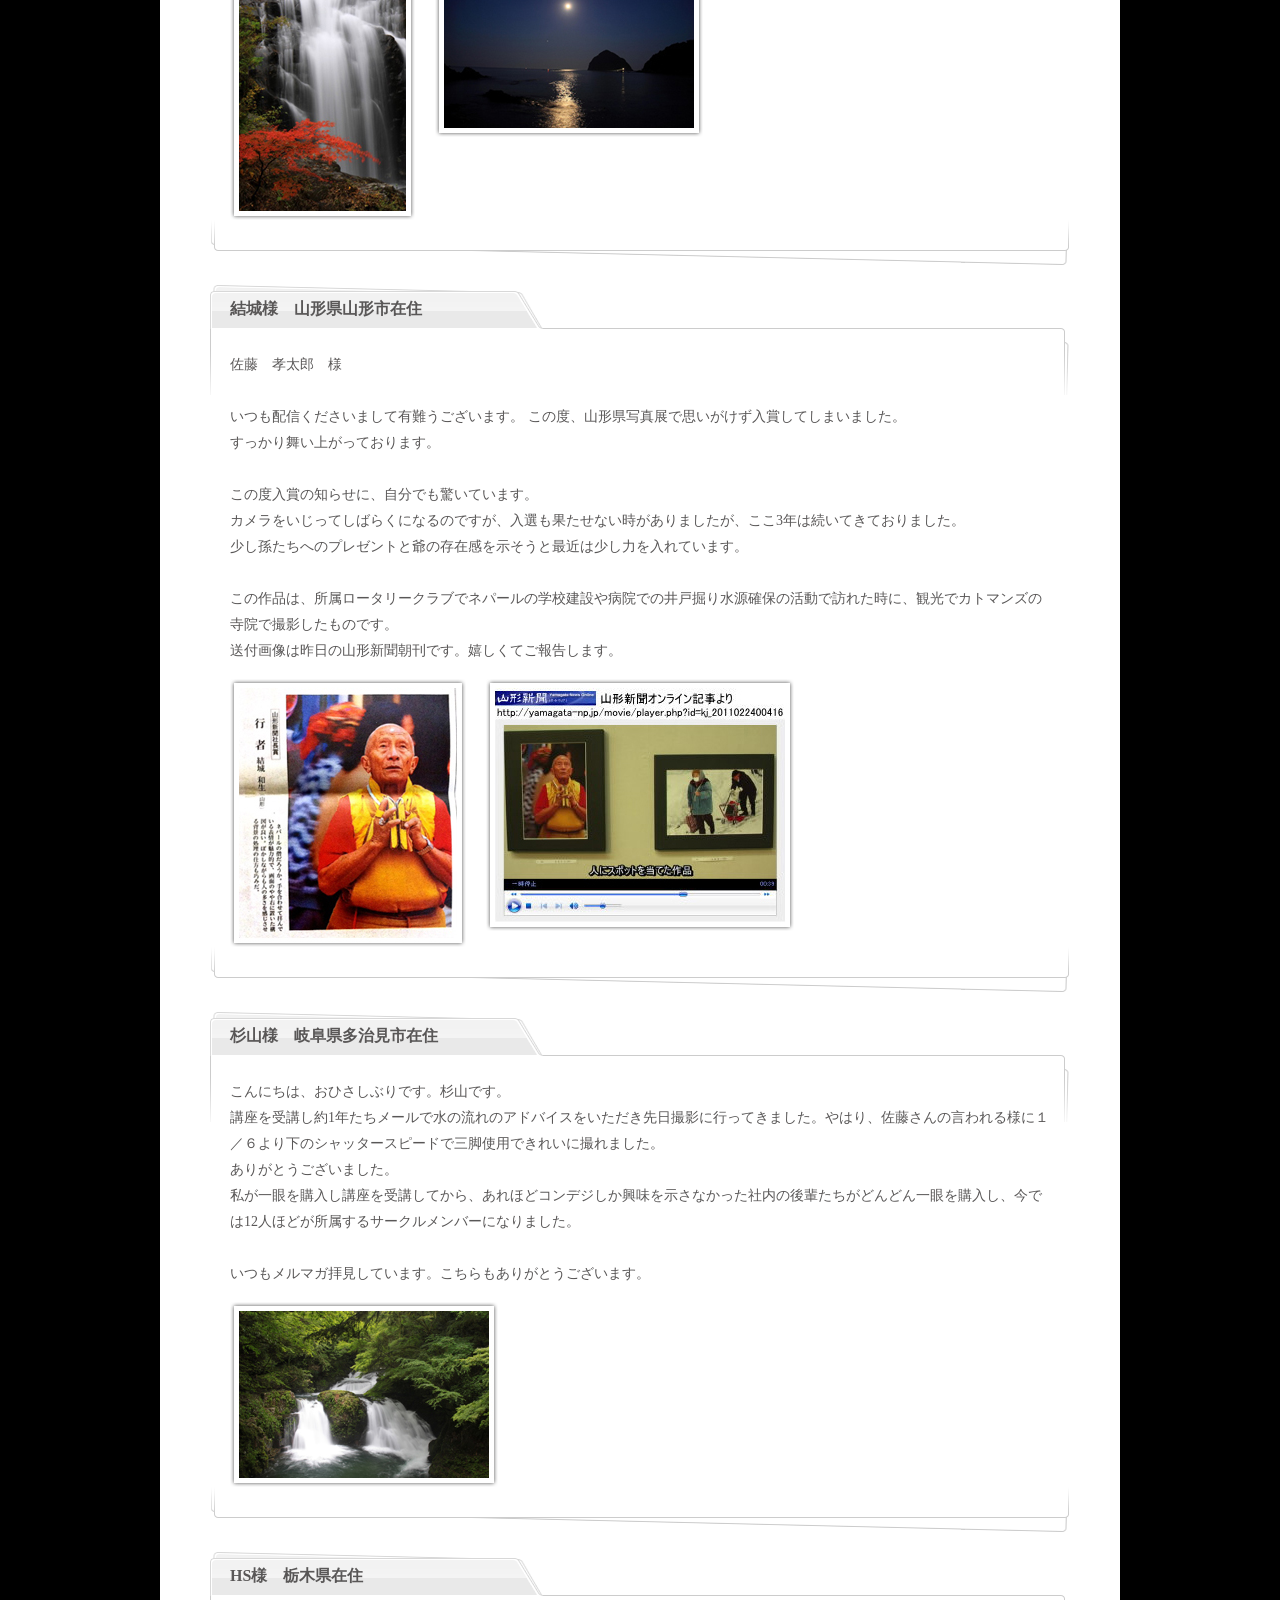
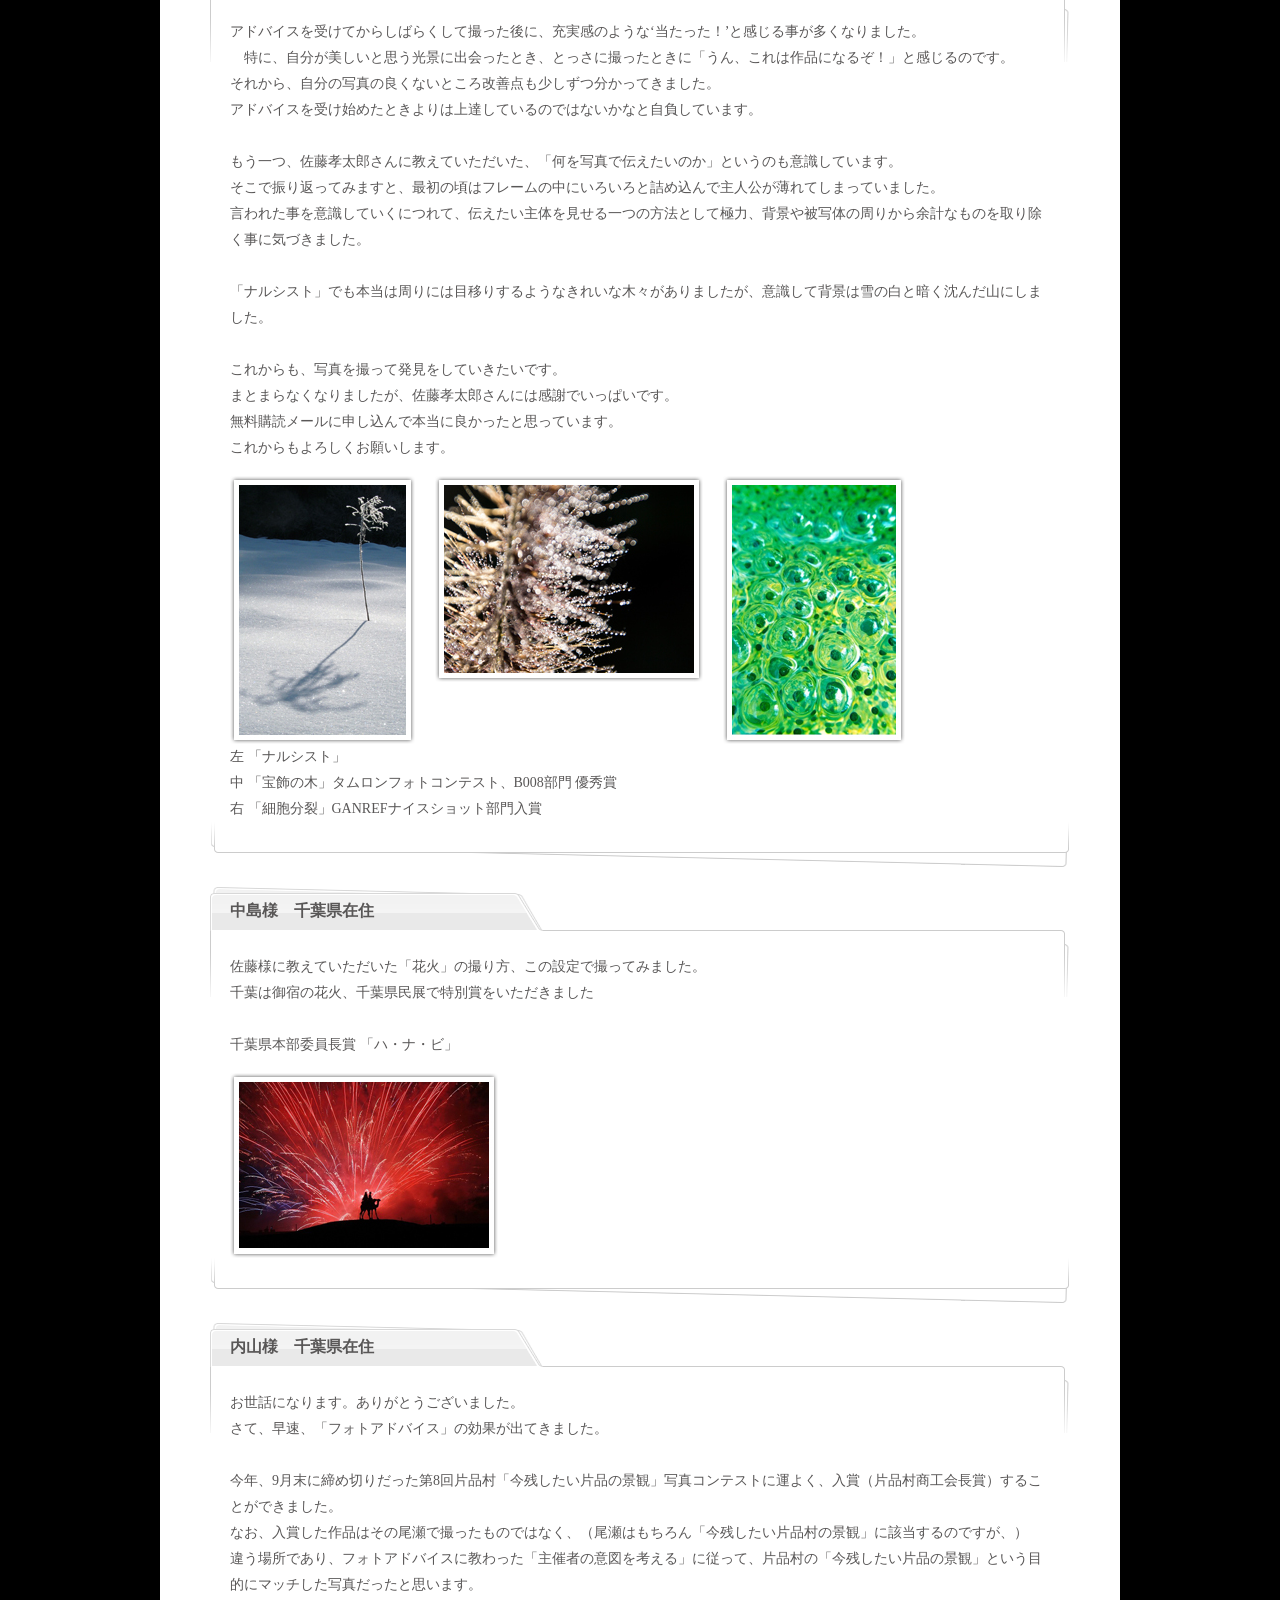
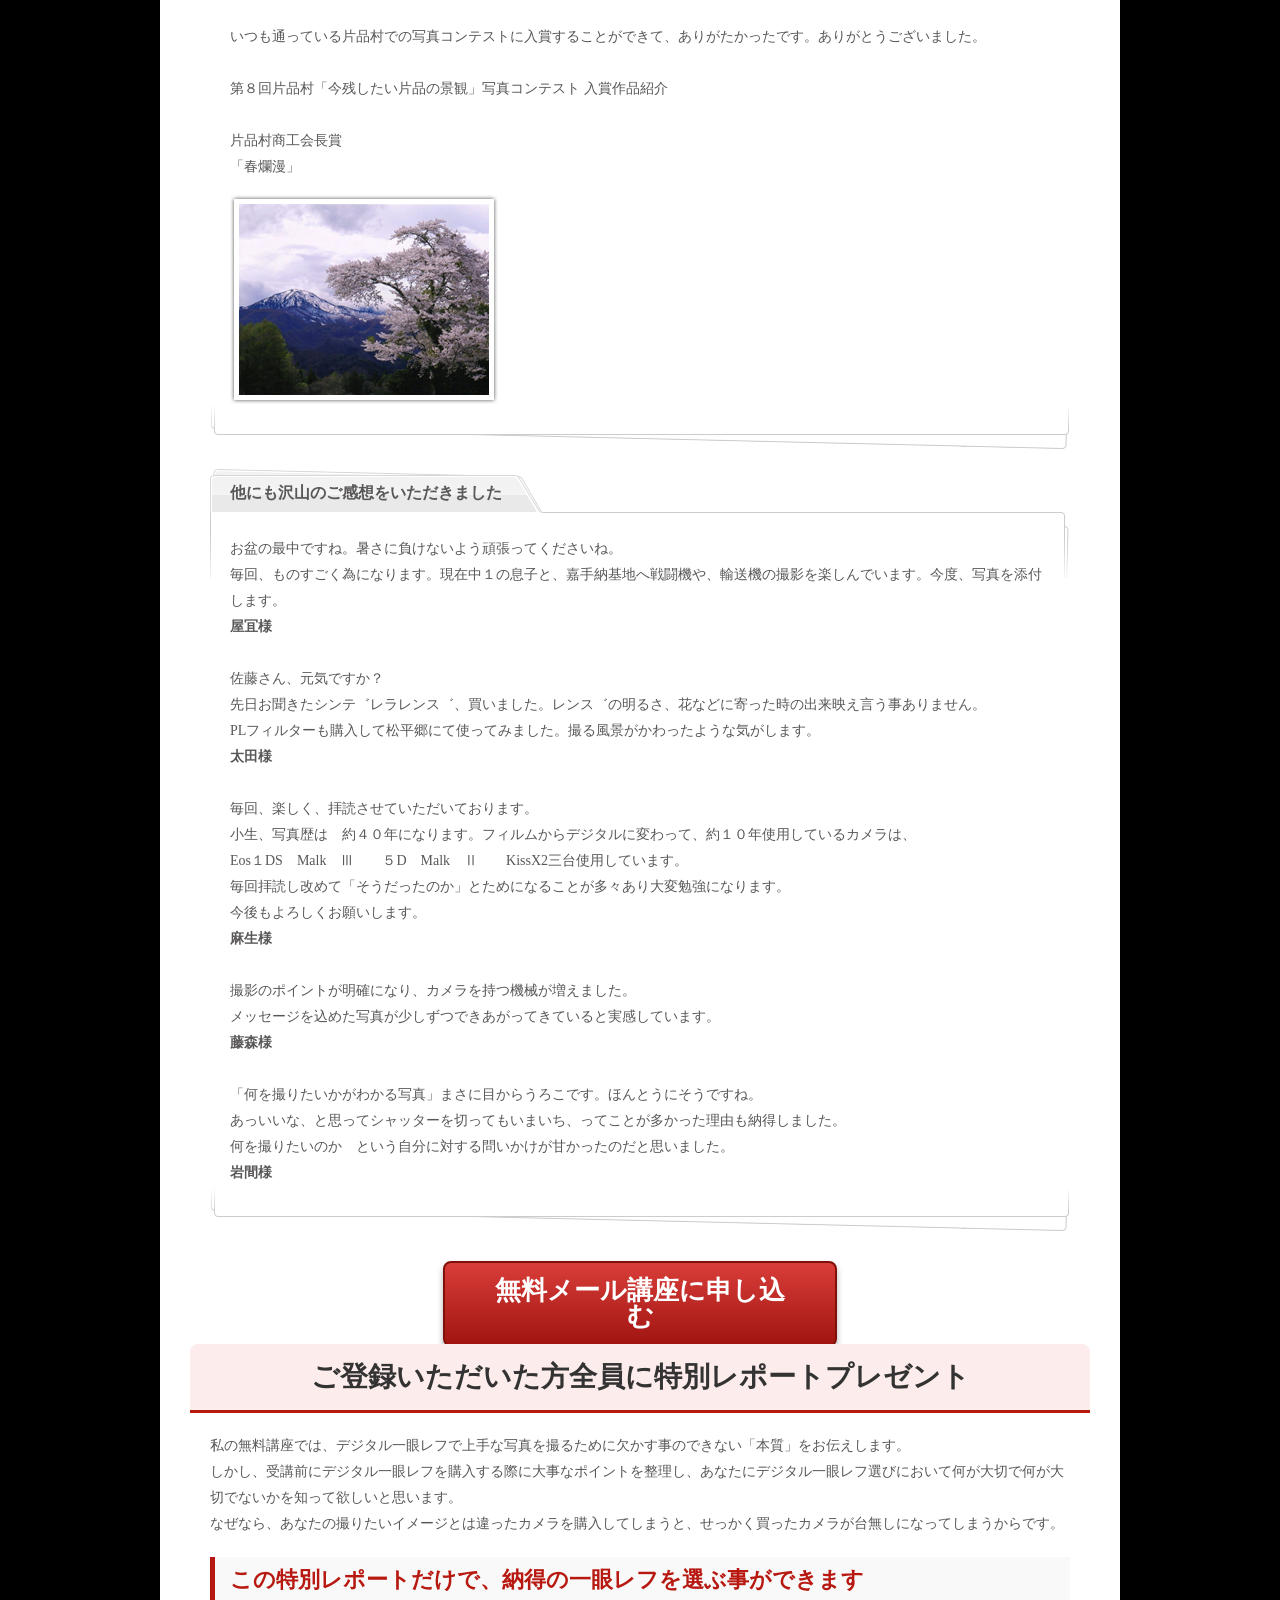
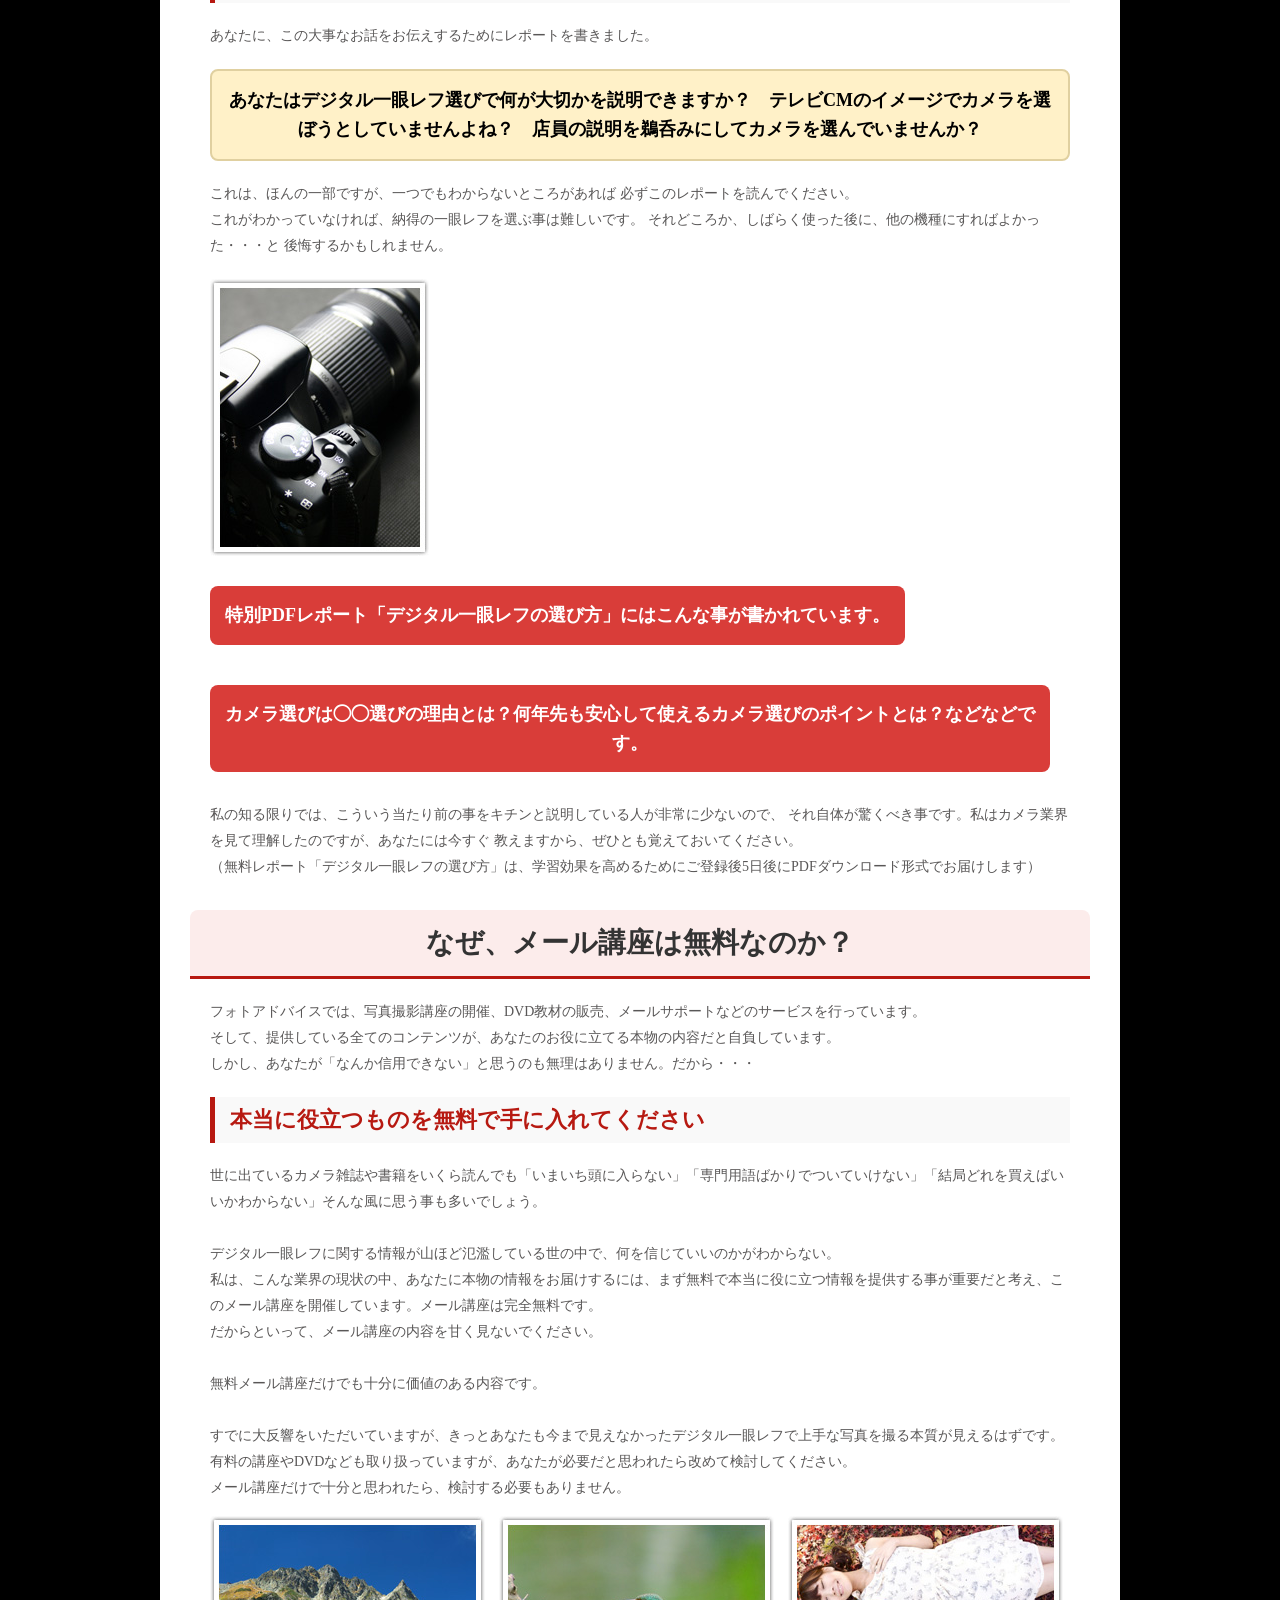
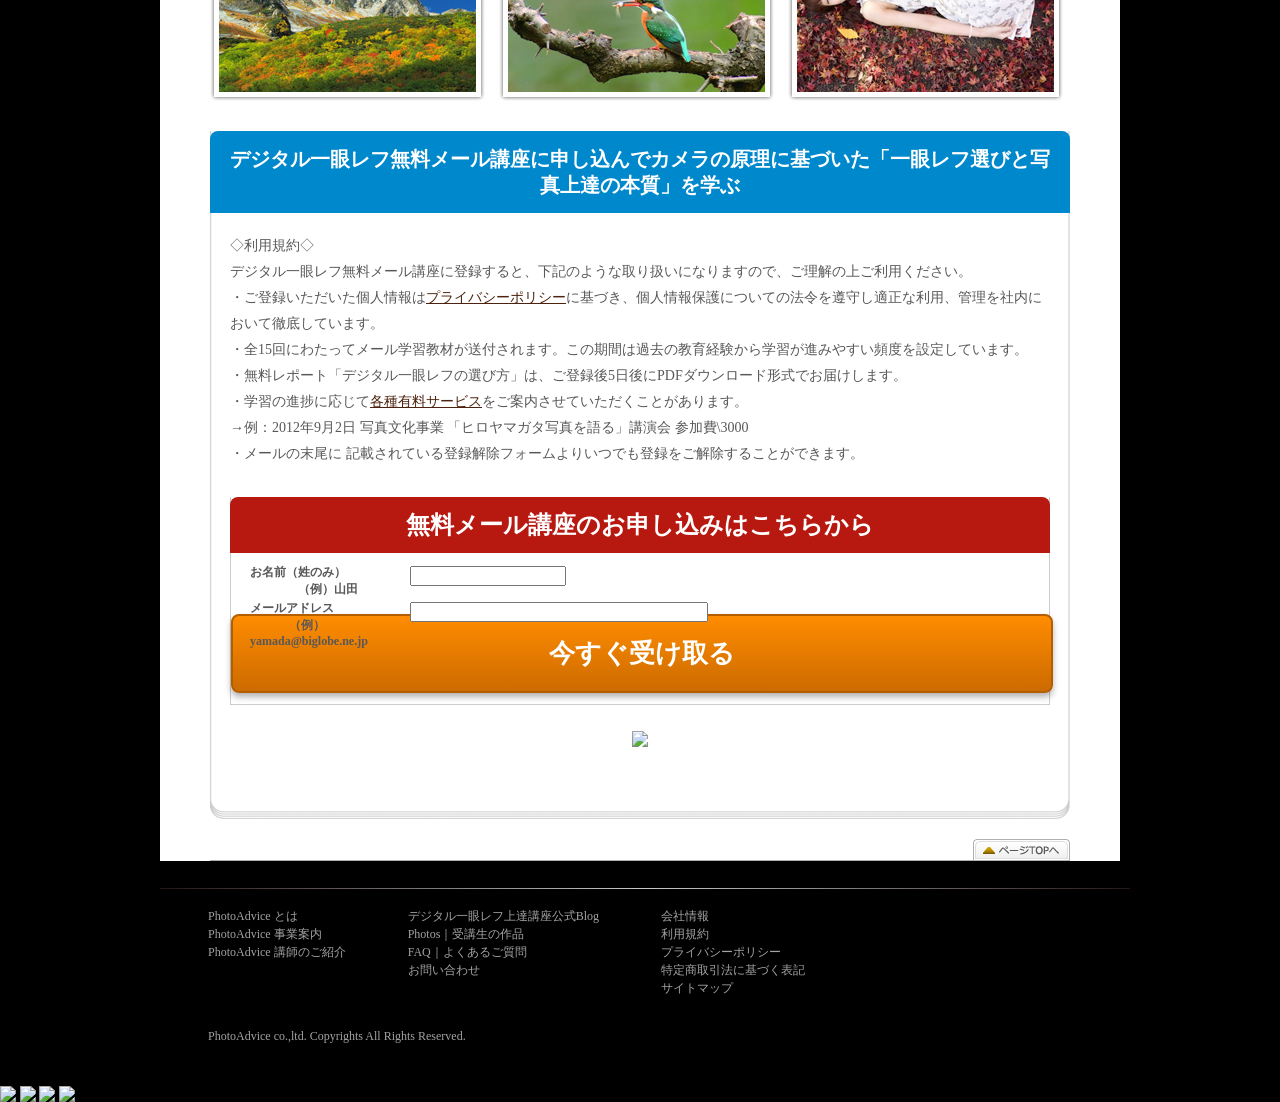
==== commit b172f708: "Fix: Remove images and specific formatting as requested" ====
--- a/index.html
+++ b/index.html
@@ -40,7 +40,7 @@
   <div class="wrap">
     <div class="contents_box">
       <div class="visual"><h1>デジタル一眼レフ 無料講座が選ばれる3つの理由</h1>
-        <div class="btn"><a href="#regist_form"><span class="btn_01">無料メール講座に申し込む</span></a></div>
+        <div class="btn"><a href="#regist_form" style="text-decoration: none;"><span class="btn_01">無料メール講座に申し込む</span></a></div>
       </div>
       <h2 class="title_01">カメラ開発経験者が講師だから安心</h2>
 
@@ -93,8 +93,7 @@
           <div class="float_clear"></div>
         </div>
 
-        <div class="pagetop"><a href="#top"><img src="images/pagetop.gif" alt="ページTOPへ" width="97" height="21" /></a>
-        </div>
+        
 
       </div>
 
@@ -118,10 +117,9 @@
           ・プロカメラマンの一流の指導とは？&nbsp;&nbsp;<img src="img/screen-picture.jpg" alt="サンプル" width="30" height="20" />
           <br /><br />
           <br />
-          <div class="btn_02"><a href="#regist_form"><span class="btn_01">無料メール講座に申し込む</span></a></div>
-        </div>
-        <div class="pagetop"><a href="#top"><img src="images/pagetop.gif" alt="ページTOPへ" width="97" height="21" /></a>
-        </div>
+          <div class="btn_02"><a href="#regist_form" style="text-decoration: none;"><span class="btn_01">無料メール講座に申し込む</span></a></div>
+        </div>
+        
       </div>
       <h2 class="title_01">100,000人が認めた一眼レフの本質</h2>
       <div class="content">
@@ -259,10 +257,9 @@
 
 
         <img src="img/kansou_bottom.gif" width="860" height="45" />
-        <div class="btn_center"><a href="#regist_form"><span class="btn_01">無料メール講座に申し込む</span></a></div>
-
-        <div class="pagetop"><a href="#top"><img src="images/pagetop.gif" alt="ページTOPへ" width="97" height="21" /></a>
-        </div>
+        <div class="btn_center"><a href="#regist_form" style="text-decoration: none;"><span class="btn_01">無料メール講座に申し込む</span></a></div>
+
+        
       </div>
       <h2 class="title_01">ご登録いただいた方全員に特別レポートプレゼント</h2>
       <div class="content">
@@ -285,8 +282,7 @@
         <div class="content_text">私の知る限りでは、こういう当たり前の事をキチンと説明している人が非常に少ないので、 それ自体が驚くべき事です。私はカメラ業界を見て理解したのですが、あなたには今すぐ
           教えますから、ぜひとも覚えておいてください。<br />
           （無料レポート「デジタル一眼レフの選び方」は、学習効果を高めるためにご登録後5日後にPDFダウンロード形式でお届けします）</div>
-        <div class="pagetop"><a href="#top"><img src="images/pagetop.gif" alt="ページTOPへ" width="97" height="21" /></a>
-        </div>
+        
       </div>
       <h2 class="title_01">なぜ、メール講座は無料なのか？</h2>
       <div class="content">
@@ -382,7 +378,7 @@
 </div>
 
 <br>
-<center><img src=" img/service_table.png" width="700">
+<center><img src="img/service_table.png" width="700">
                   </center>
 
                   </br>
--- a/css/lp.css
+++ b/css/lp.css
@@ -136,18 +136,18 @@
 }
 
 .content_image_03 {
-	width: 669px;
-	margin-top: 20px;
-	font-size: 14px;
-	font-weight: bold;
-	color: #000;
-	background-image: url(../img/image_03.gif);
-	height: 366px;
-	padding-top: 80px;
-	padding-left: 160px;
-	margin-right: auto;
-	margin-left: auto;
+	width: auto;
+	max-width: 800px;
+	margin: 20px auto;
+	font-size: 16px;
+	font-weight: bold;
+	color: #333;
+	background-color: #fceceb;
+	border: 2px solid #b71911;
+	border-radius: 8px;
+	padding: 30px;
 	position: relative;
+	line-height: 1.8;
 }
 
 .content_image_03 .btn_02 {
@@ -301,11 +301,7 @@
 
 	/* 背景画像や固定高の解除 */
 	.visual,
-	.content_image_03 {
-		height: auto !important;
-		background-size: cover;
-		background-position: center;
-	}
+	
 
 	.content_image_03 {
 		padding: 30px 15px !important;
@@ -446,18 +442,13 @@
 
 /* ====== 新規テキスト要素（画像代替機能）のスタイル ====== */
 h1 {
-	font-size: 38px;
-	font-weight: bold;
-	color: #fff;
-	text-shadow: 2px 2px 4px rgba(0,0,0,0.8);
+	font-size: 36px;
+	font-weight: bold;
+	color: #b71911;
 	text-align: center;
-	padding: 100px 15px;
-	background-color: #333;
-	background-image: url('../img/visual_150910.jpg');
-	background-size: cover;
-	background-position: center;
-	border-radius: 8px;
+	padding: 40px 15px;
 	margin-bottom: 20px;
+	line-height: 1.4;
 }
 
 h2.title_01 {
@@ -580,7 +571,7 @@
 @media screen and (max-width: 768px) {
 	h1 {
 		font-size: 24px;
-		padding: 60px 10px;
+		padding: 30px 10px;
 	}
 	h2.title_01 {
 		font-size: 20px;
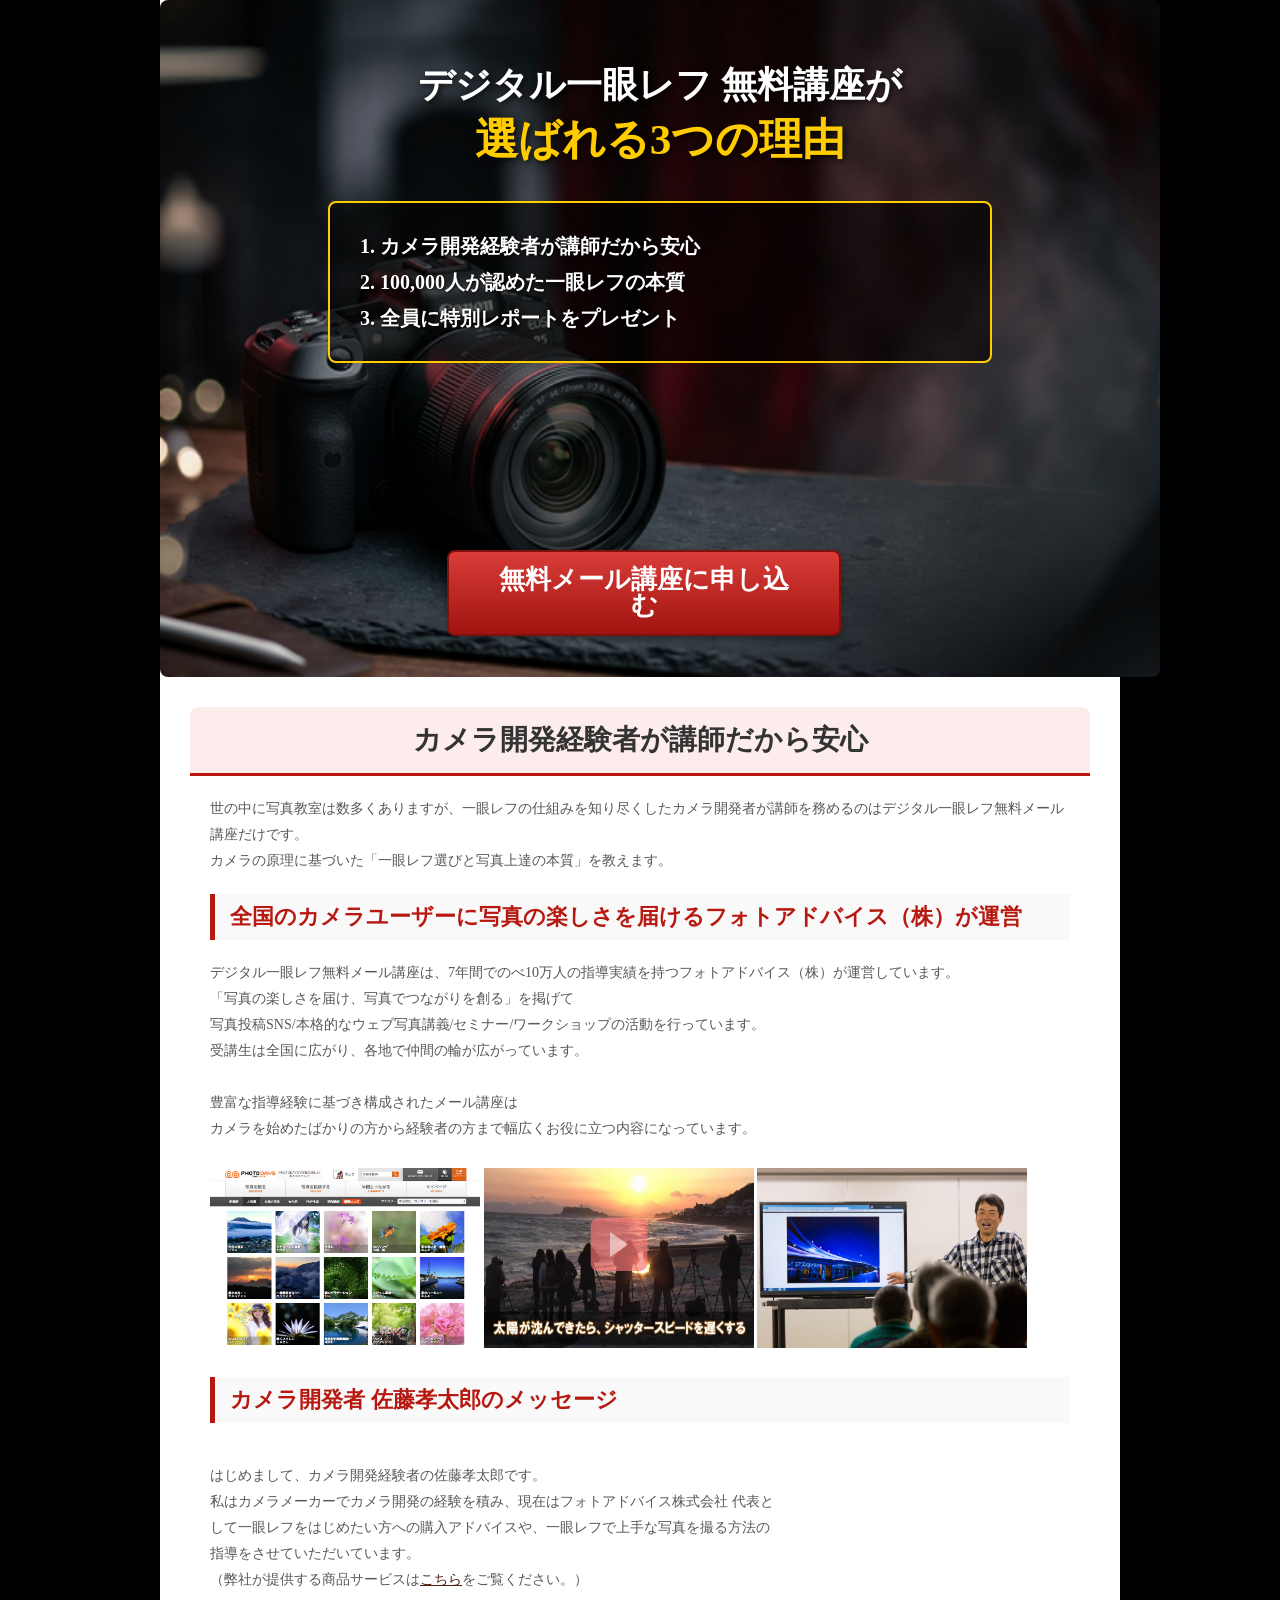
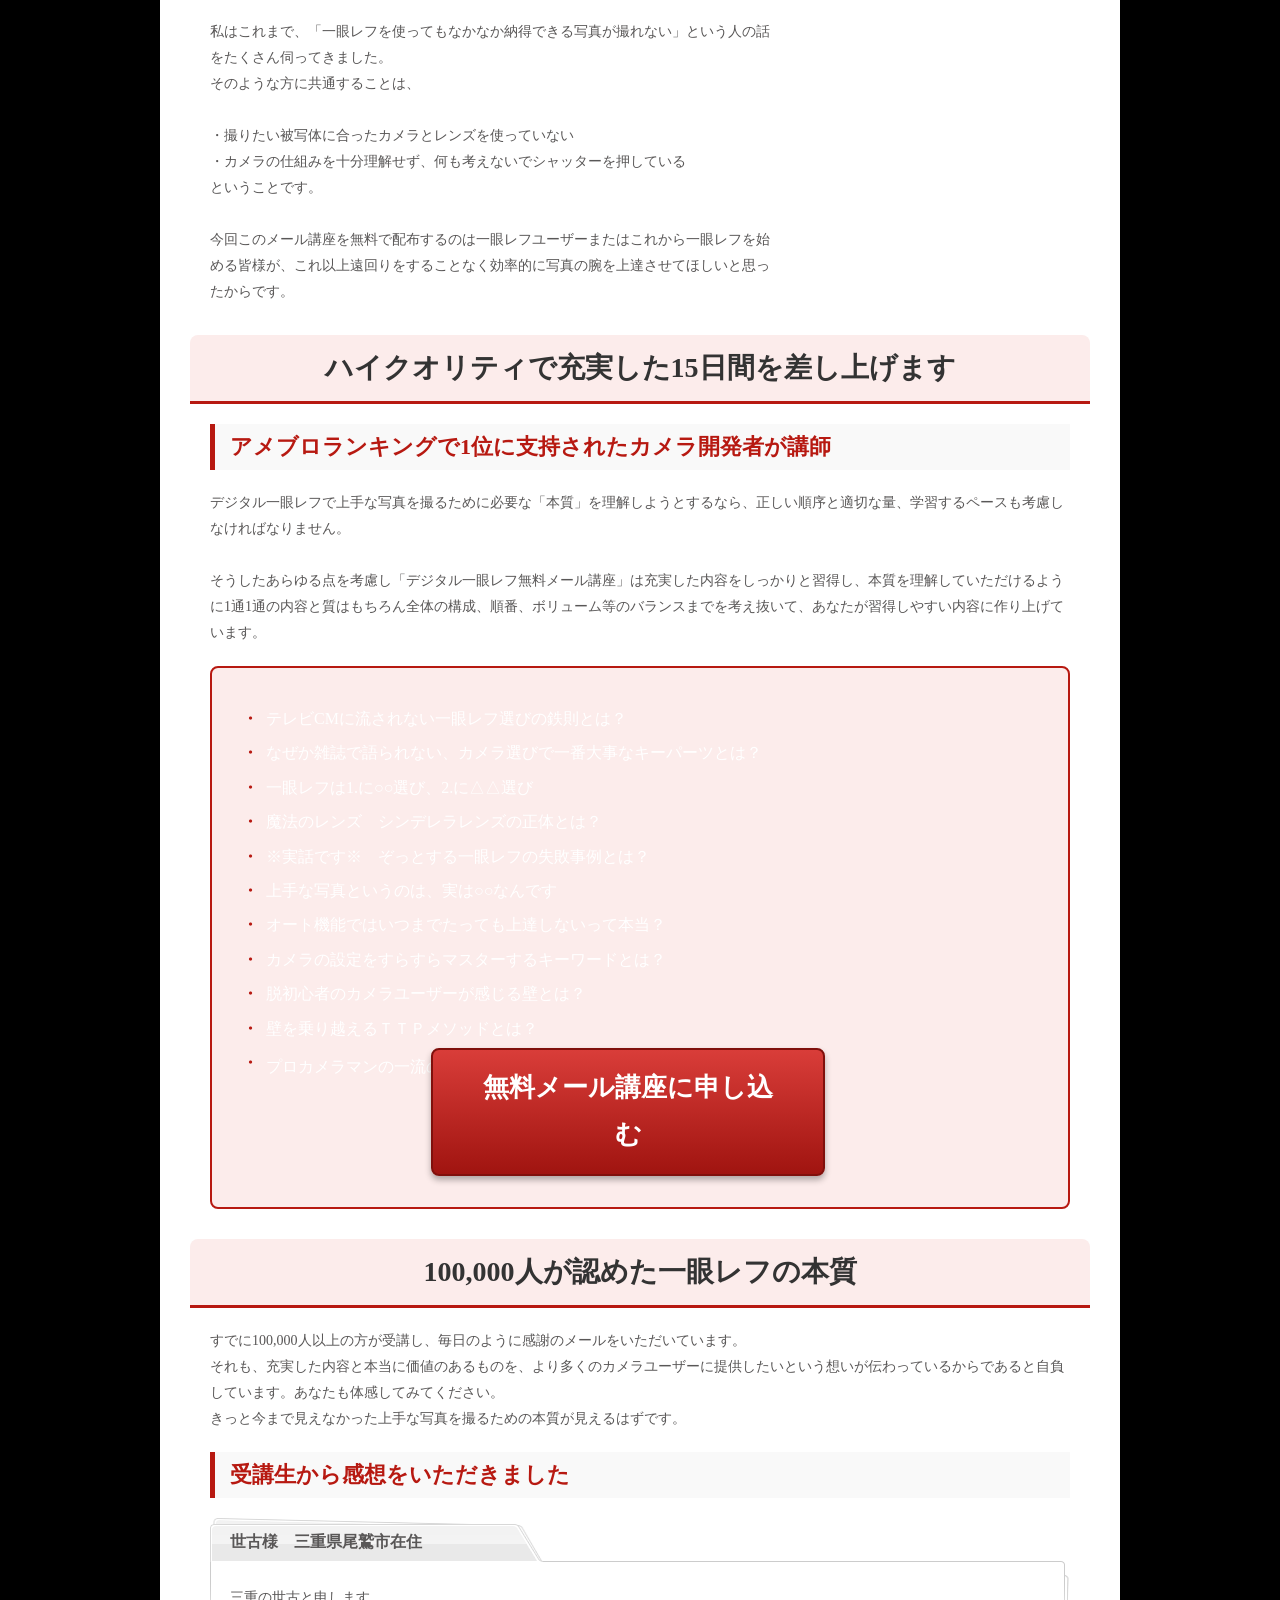
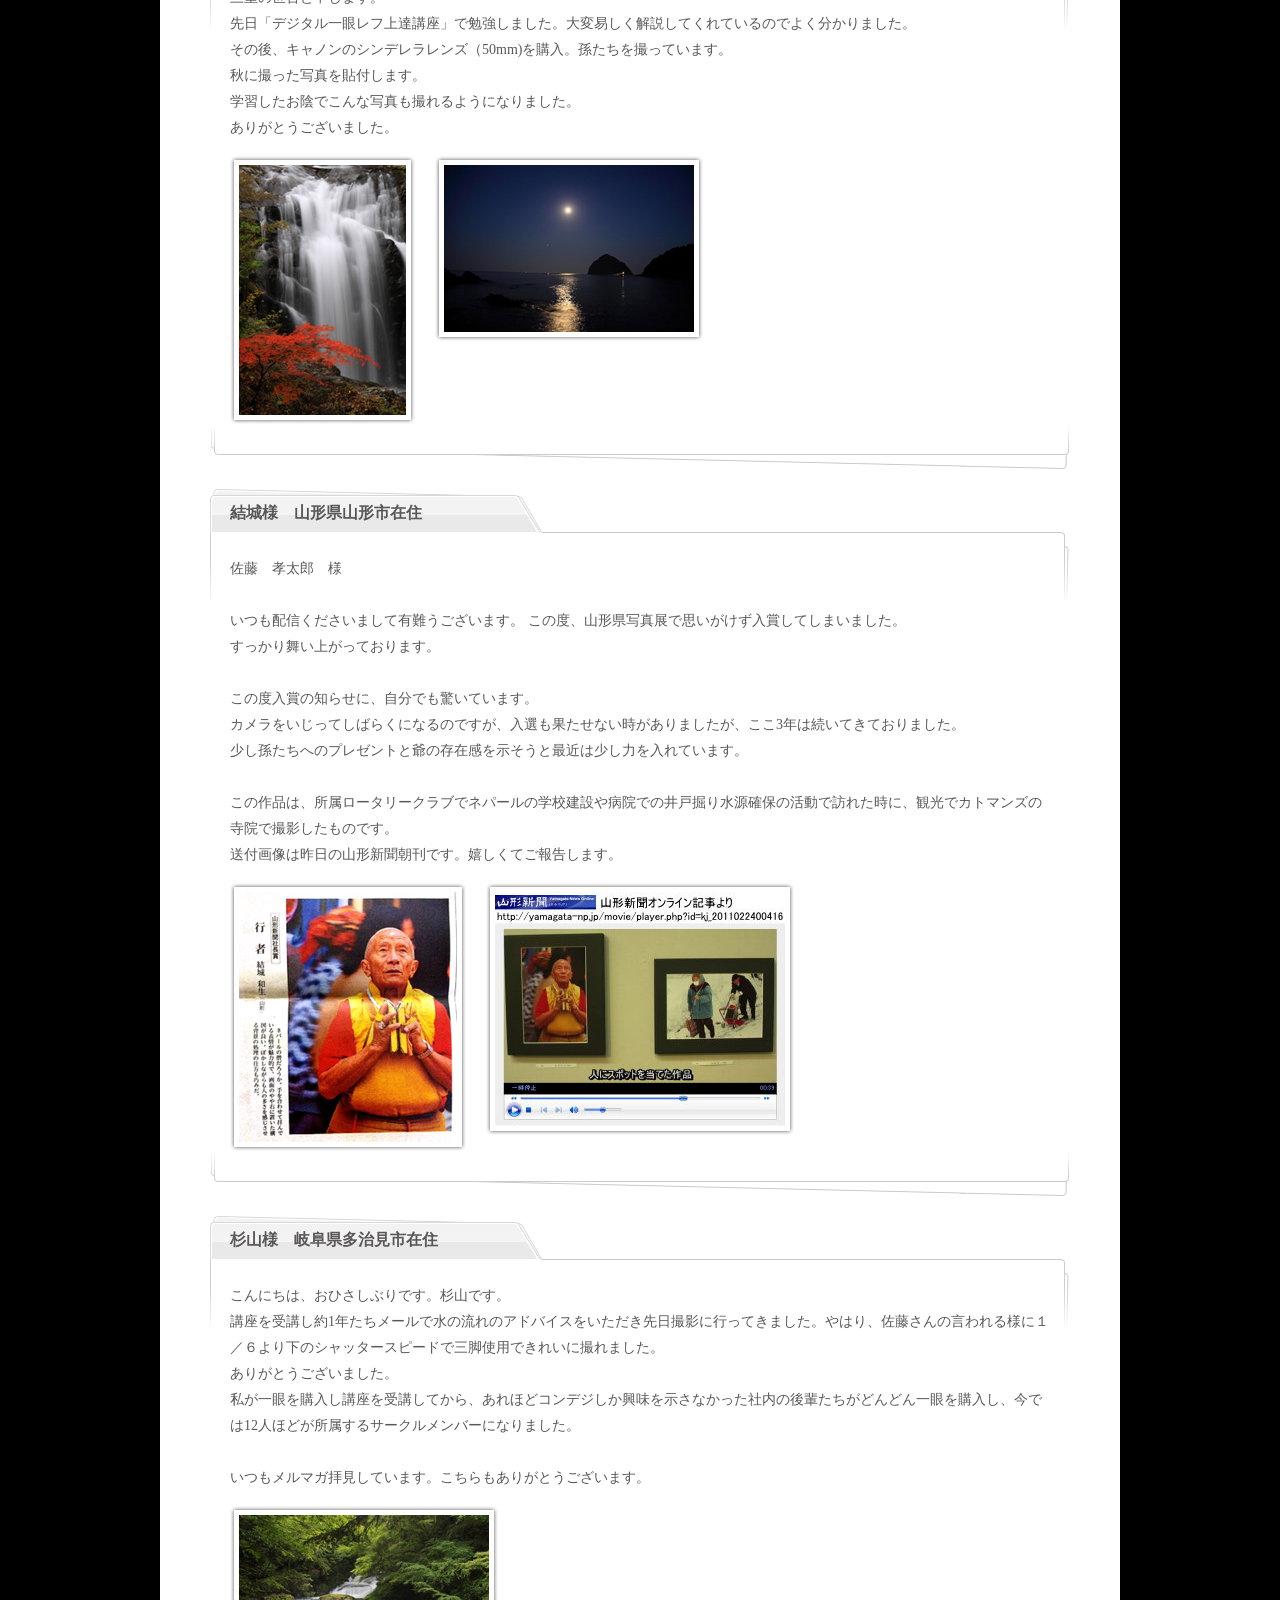
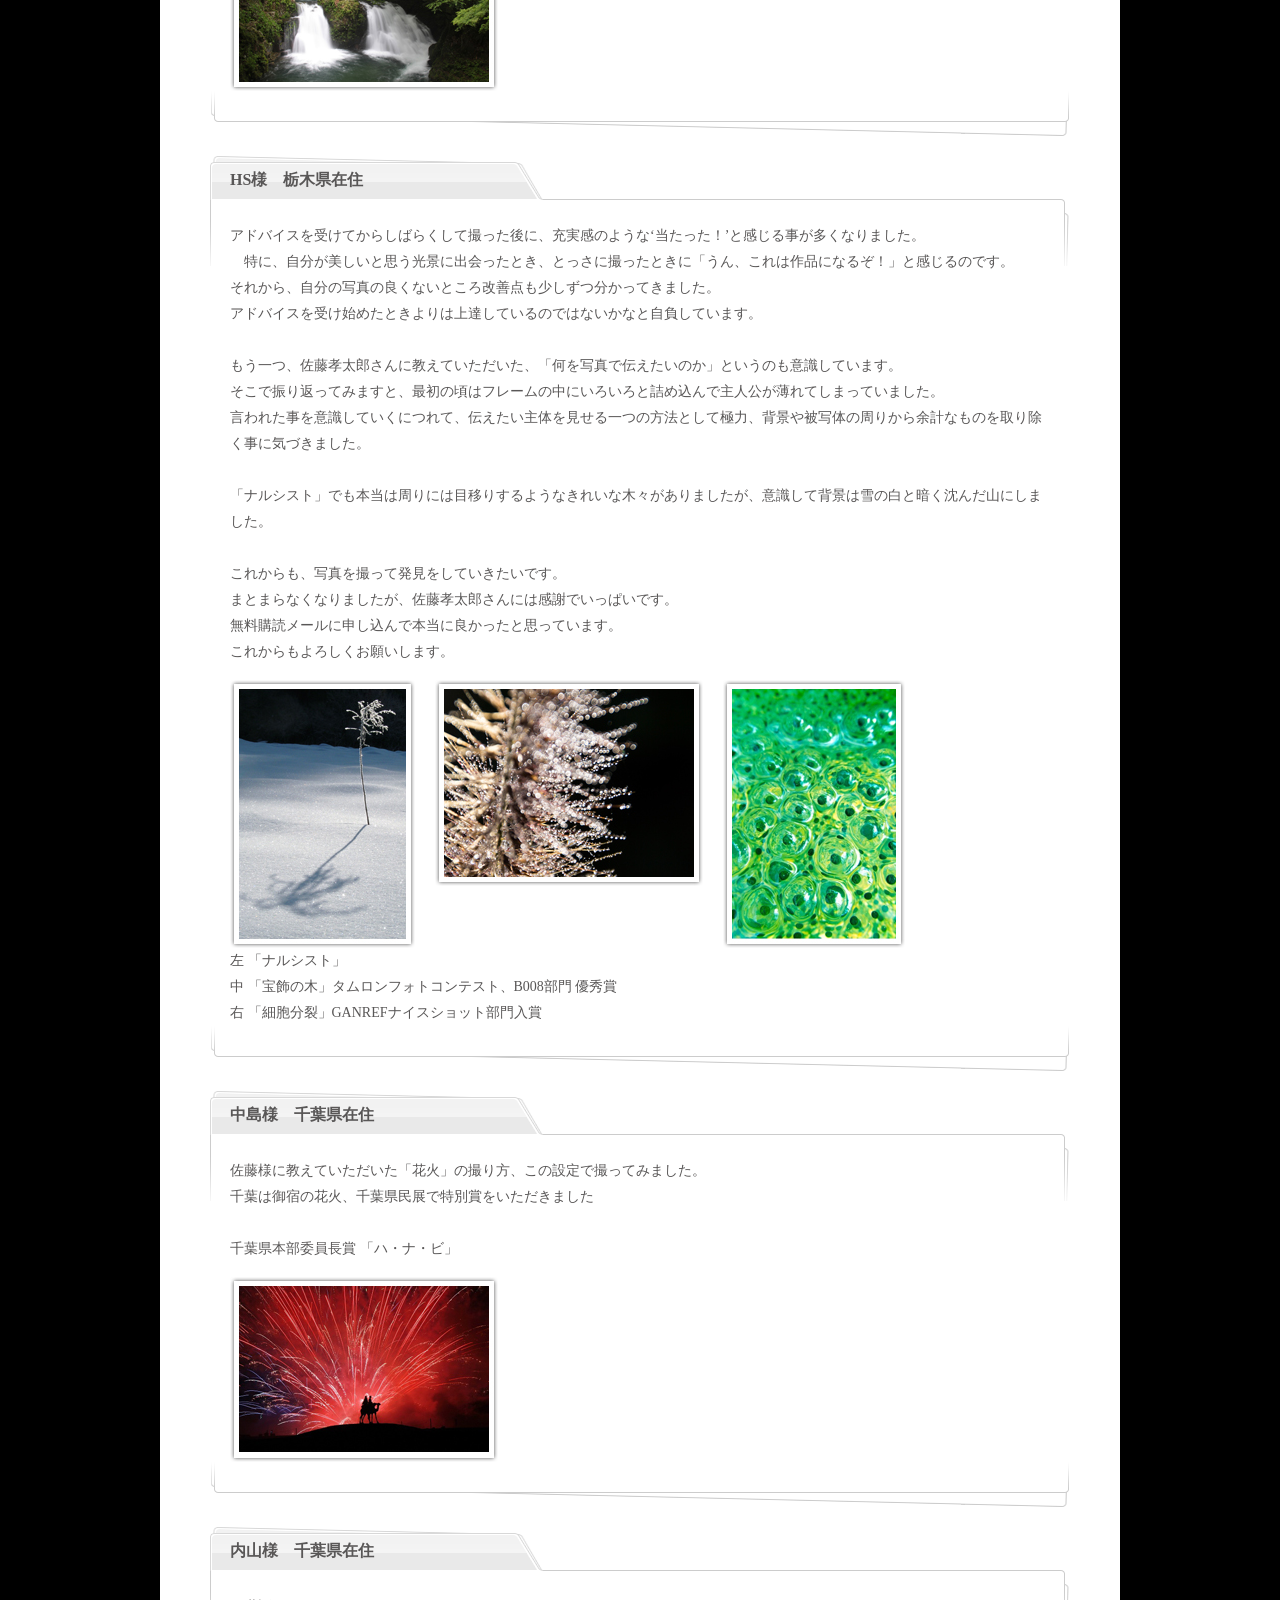
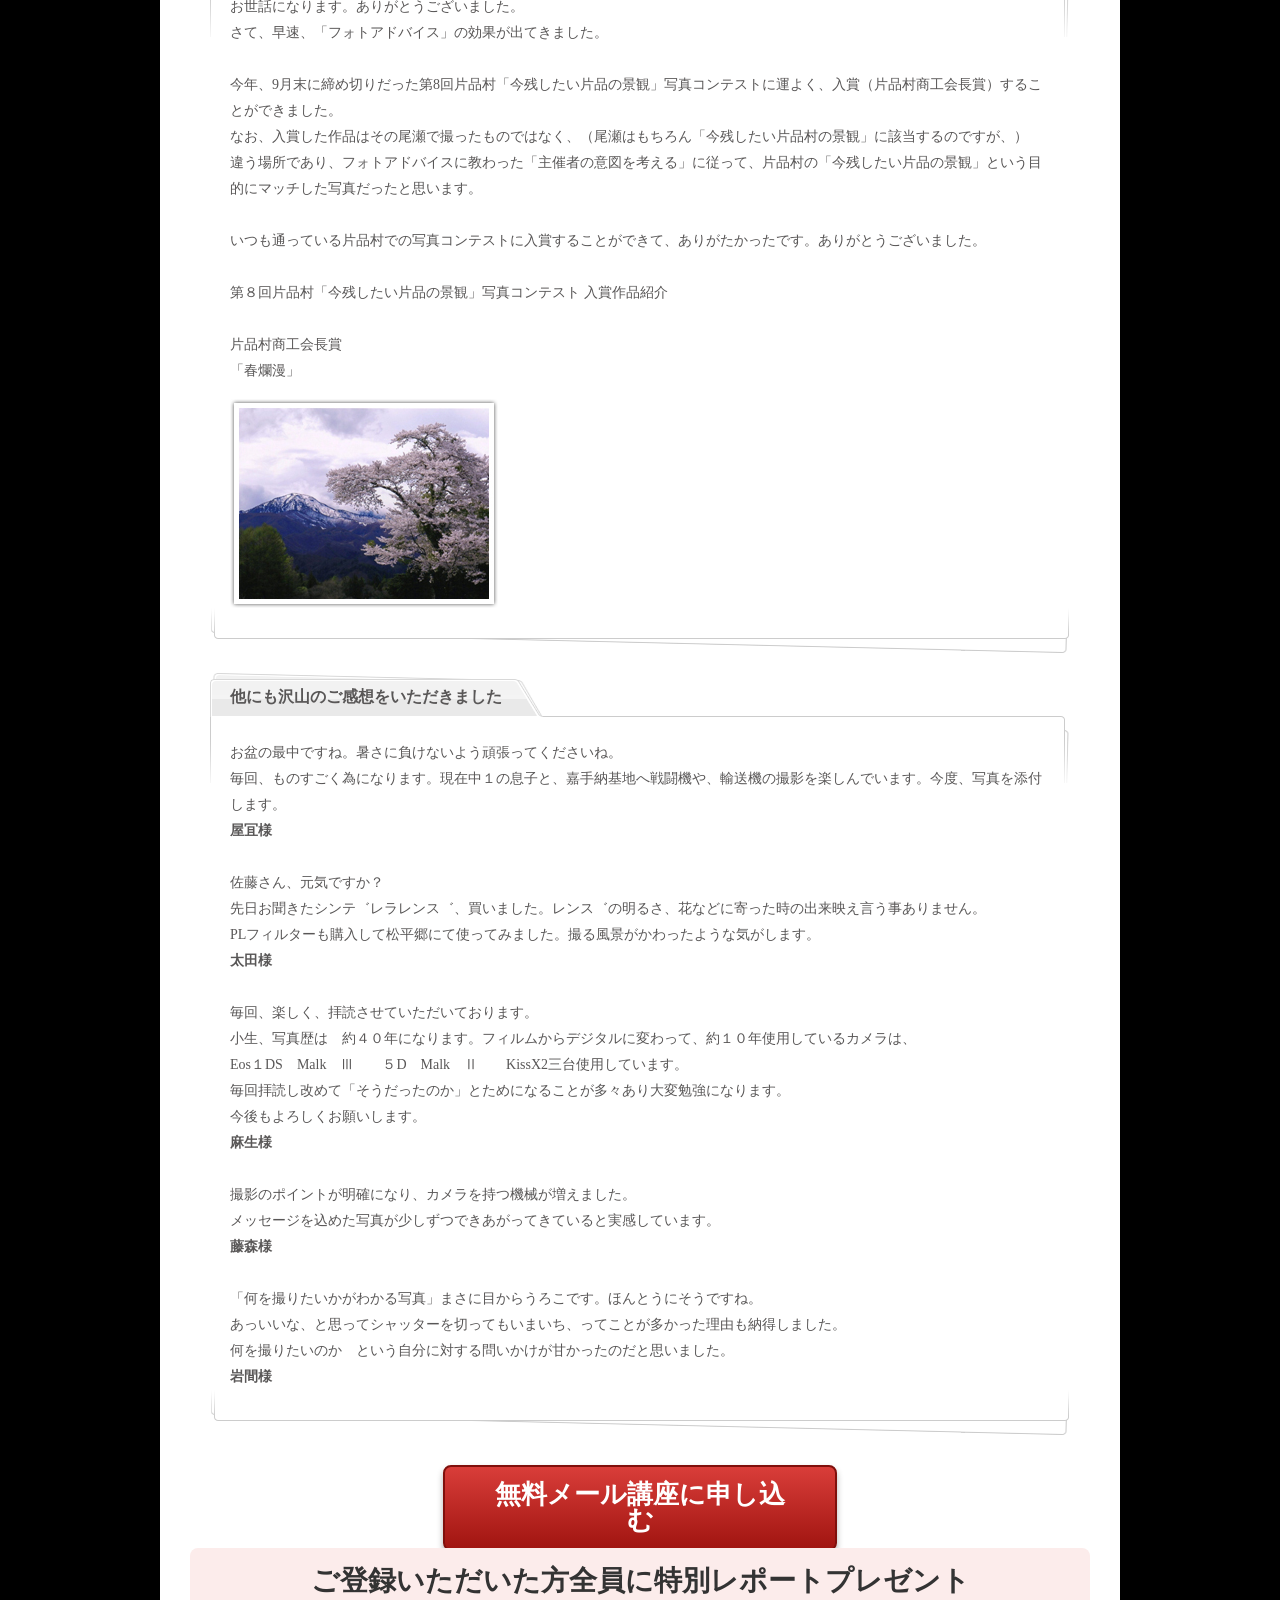
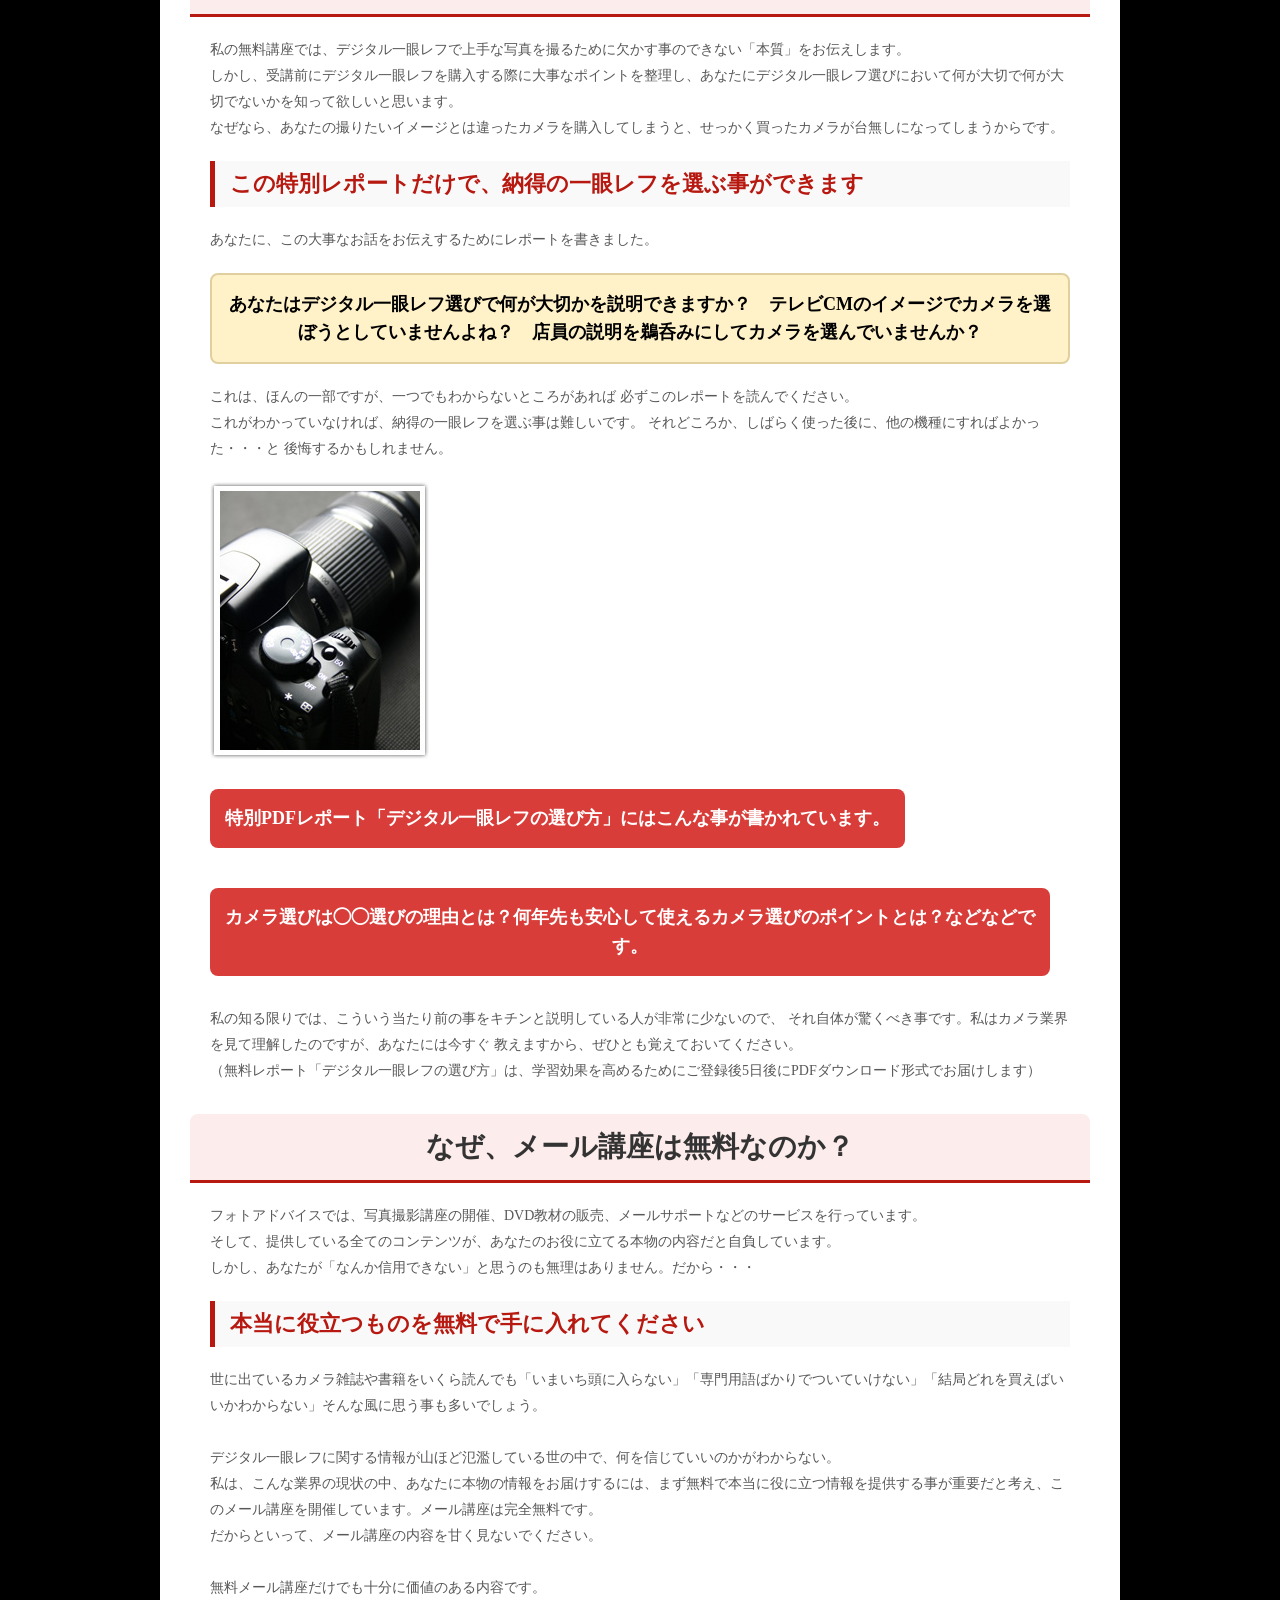
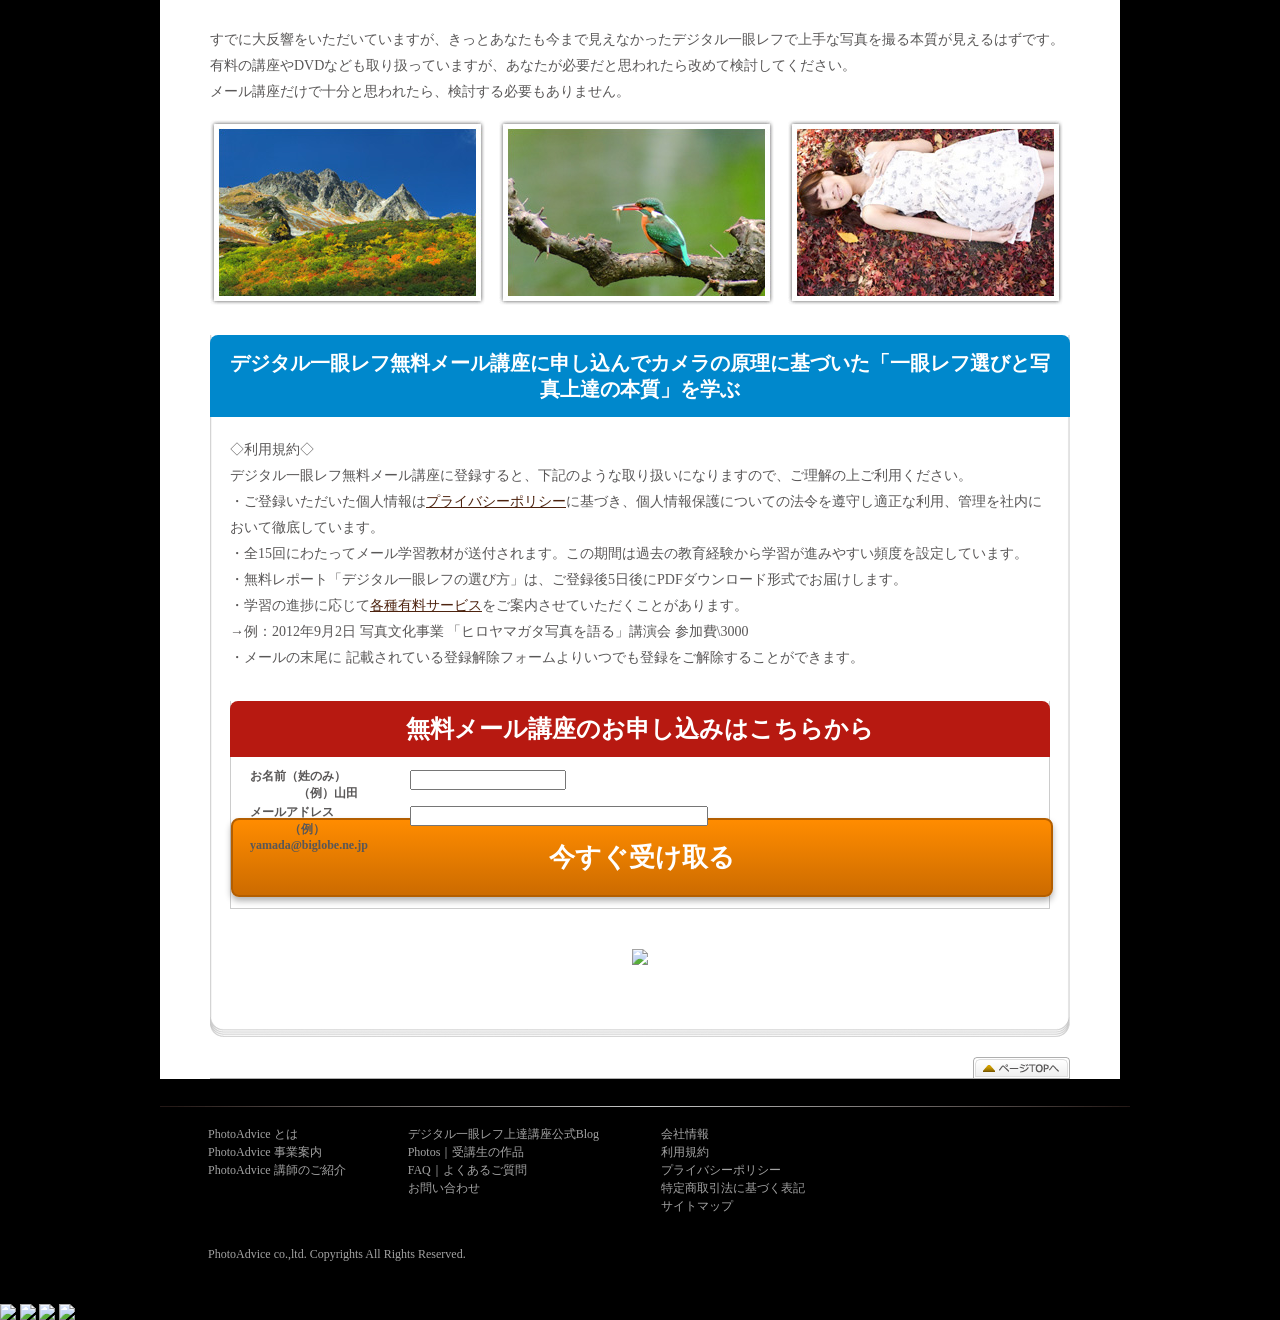
==== commit 44933e92: "Enhance UI: Add camera BG, fix margins, format lists, clear floats" ====
--- a/index.html
+++ b/index.html
@@ -39,8 +39,14 @@
   <a name="top" id="top"></a>
   <div class="wrap">
     <div class="contents_box">
-      <div class="visual"><h1>デジタル一眼レフ 無料講座が選ばれる3つの理由</h1>
-        <div class="btn"><a href="#regist_form" style="text-decoration: none;"><span class="btn_01">無料メール講座に申し込む</span></a></div>
+      <div class="visual">
+        <h1 class="main_title">デジタル一眼レフ 無料講座が<br><span class="highlight">選ばれる3つの理由</span></h1>
+        <div class="three-reasons">
+            <p>1. カメラ開発経験者が講師だから安心</p>
+            <p>2. 100,000人が認めた一眼レフの本質</p>
+            <p>3. 全員に特別レポートをプレゼント</p>
+        </div>
+        <div class="btn" style="margin-top: 20px; margin-bottom: 0px;"><a href="#regist_form" style="text-decoration: none;"><span class="btn_01">無料メール講座に申し込む</span></a></div>
       </div>
       <h2 class="title_01">カメラ開発経験者が講師だから安心</h2>
 
@@ -104,17 +110,19 @@
           <br />
           そうしたあらゆる点を考慮し「デジタル一眼レフ無料メール講座」は充実した内容をしっかりと習得し、本質を理解していただけるように1通1通の内容と質はもちろん全体の構成、順番、ボリューム等のバランスまでを考え抜いて、あなたが習得しやすい内容に作り上げています。
         </div>
-        <div class="content_image_03">・テレビCMに流されない一眼レフ選びの鉄則とは？<br />
-          ・なぜか雑誌で語られない、カメラ選びで一番大事なキーパーツとは？<br />
-          ・一眼レフは1.に○○選び、2.に△△選び<br />
-          ・魔法のレンズ　シンデレラレンズの正体とは？<br />
-          ・※実話です※　ぞっとする一眼レフの失敗事例とは？<br />
-          ・上手な写真というのは、実は○○なんです<br />
-          ・オート機能ではいつまでたっても上達しないって本当？<br />
-          ・カメラの設定をすらすらマスターするキーワードとは？<br />
-          ・脱初心者のカメラユーザーが感じる壁とは？<br />
-          ・壁を乗り越えるＴＴＰメソッドとは？<br />
-          ・プロカメラマンの一流の指導とは？&nbsp;&nbsp;<img src="img/screen-picture.jpg" alt="サンプル" width="30" height="20" />
+        <div class="content_image_03"><ul class="iron_rules">
+          <li>テレビCMに流されない一眼レフ選びの鉄則とは？</li>
+          <li>なぜか雑誌で語られない、カメラ選びで一番大事なキーパーツとは？</li>
+          <li>一眼レフは1.に○○選び、2.に△△選び</li>
+          <li>魔法のレンズ　シンデレラレンズの正体とは？</li>
+          <li>※実話です※　ぞっとする一眼レフの失敗事例とは？</li>
+          <li>上手な写真というのは、実は○○なんです</li>
+          <li>オート機能ではいつまでたっても上達しないって本当？</li>
+          <li>カメラの設定をすらすらマスターするキーワードとは？</li>
+          <li>脱初心者のカメラユーザーが感じる壁とは？</li>
+          <li>壁を乗り越えるＴＴＰメソッドとは？</li>
+          <li>プロカメラマンの一流の指導とは？&nbsp;&nbsp;<img src="img/screen-picture.jpg" alt="サンプル" width="30" height="20" /></li>
+        </ul>
           <br /><br />
           <br />
           <div class="btn_02"><a href="#regist_form" style="text-decoration: none;"><span class="btn_01">無料メール講座に申し込む</span></a></div>
@@ -374,11 +382,9 @@
   </div>
 
 </form>
-
-</div>
-
-<br>
-<center><img src="img/service_table.png" width="700">
+    </div>
+    <div style="clear: both; margin-bottom: 40px;"></div>
+    <center><img src="img/service_table.png"  width="700">
                   </center>
 
                   </br>
--- a/css/lp.css
+++ b/css/lp.css
@@ -441,15 +441,7 @@
 }
 
 /* ====== 新規テキスト要素（画像代替機能）のスタイル ====== */
-h1 {
-	font-size: 36px;
-	font-weight: bold;
-	color: #b71911;
-	text-align: center;
-	padding: 40px 15px;
-	margin-bottom: 20px;
-	line-height: 1.4;
-}
+
 
 h2.title_01 {
 	font-size: 28px;
@@ -569,10 +561,7 @@
 
 /* スマホ用 上書きスタイル */
 @media screen and (max-width: 768px) {
-	h1 {
-		font-size: 24px;
-		padding: 30px 10px;
-	}
+	
 	h2.title_01 {
 		font-size: 20px;
 		padding: 15px 10px;
@@ -605,3 +594,81 @@
 		padding: 15px 0;
 	}
 }
+
+/* ====== メインビジュアル ====== */
+.visual {
+	background-image: url('../img/bg_camera.png');
+	background-size: cover;
+	background-position: center;
+	padding: 60px 20px 40px 20px;
+	border-radius: 8px;
+	margin-bottom: 20px; /* Space adjusted */
+}
+
+h1.main_title {
+	font-size: 36px;
+	font-weight: bold;
+	color: #ffffff;
+	text-shadow: 2px 2px 6px rgba(0,0,0,0.8);
+	text-align: center;
+	margin-bottom: 30px;
+	line-height: 1.4;
+}
+
+h1.main_title .highlight {
+	color: #ffcc00;
+	font-size: 1.2em;
+}
+
+.three-reasons {
+	background-color: rgba(0, 0, 0, 0.6);
+	border: 2px solid #ffcc00;
+	border-radius: 8px;
+	padding: 20px 30px;
+	max-width: 600px;
+	margin: 0 auto 30px auto;
+}
+
+.three-reasons p {
+	color: #ffffff;
+	font-size: 20px;
+	font-weight: bold;
+	margin: 10px 0;
+	text-shadow: 1px 1px 3px rgba(0,0,0,0.8);
+}
+
+ul.iron_rules {
+	list-style-type: none;
+	padding-left: 0;
+	margin-top: 10px;
+}
+
+ul.iron_rules li {
+	position: relative;
+	padding-left: 1.5em;
+	margin-bottom: 12px;
+	line-height: 1.4;
+}
+
+ul.iron_rules li::before {
+	content: "・";
+	color: #b71911;
+	font-weight: bold;
+	position: absolute;
+	left: 0;
+}
+
+@media screen and (max-width: 768px) {
+	.visual {
+		padding: 40px 15px 30px 15px;
+	}
+	h1.main_title {
+		font-size: 24px;
+	}
+	h1.main_title .highlight {
+		font-size: 1.3em;
+	}
+	.three-reasons p {
+		font-size: 16px;
+	}
+}
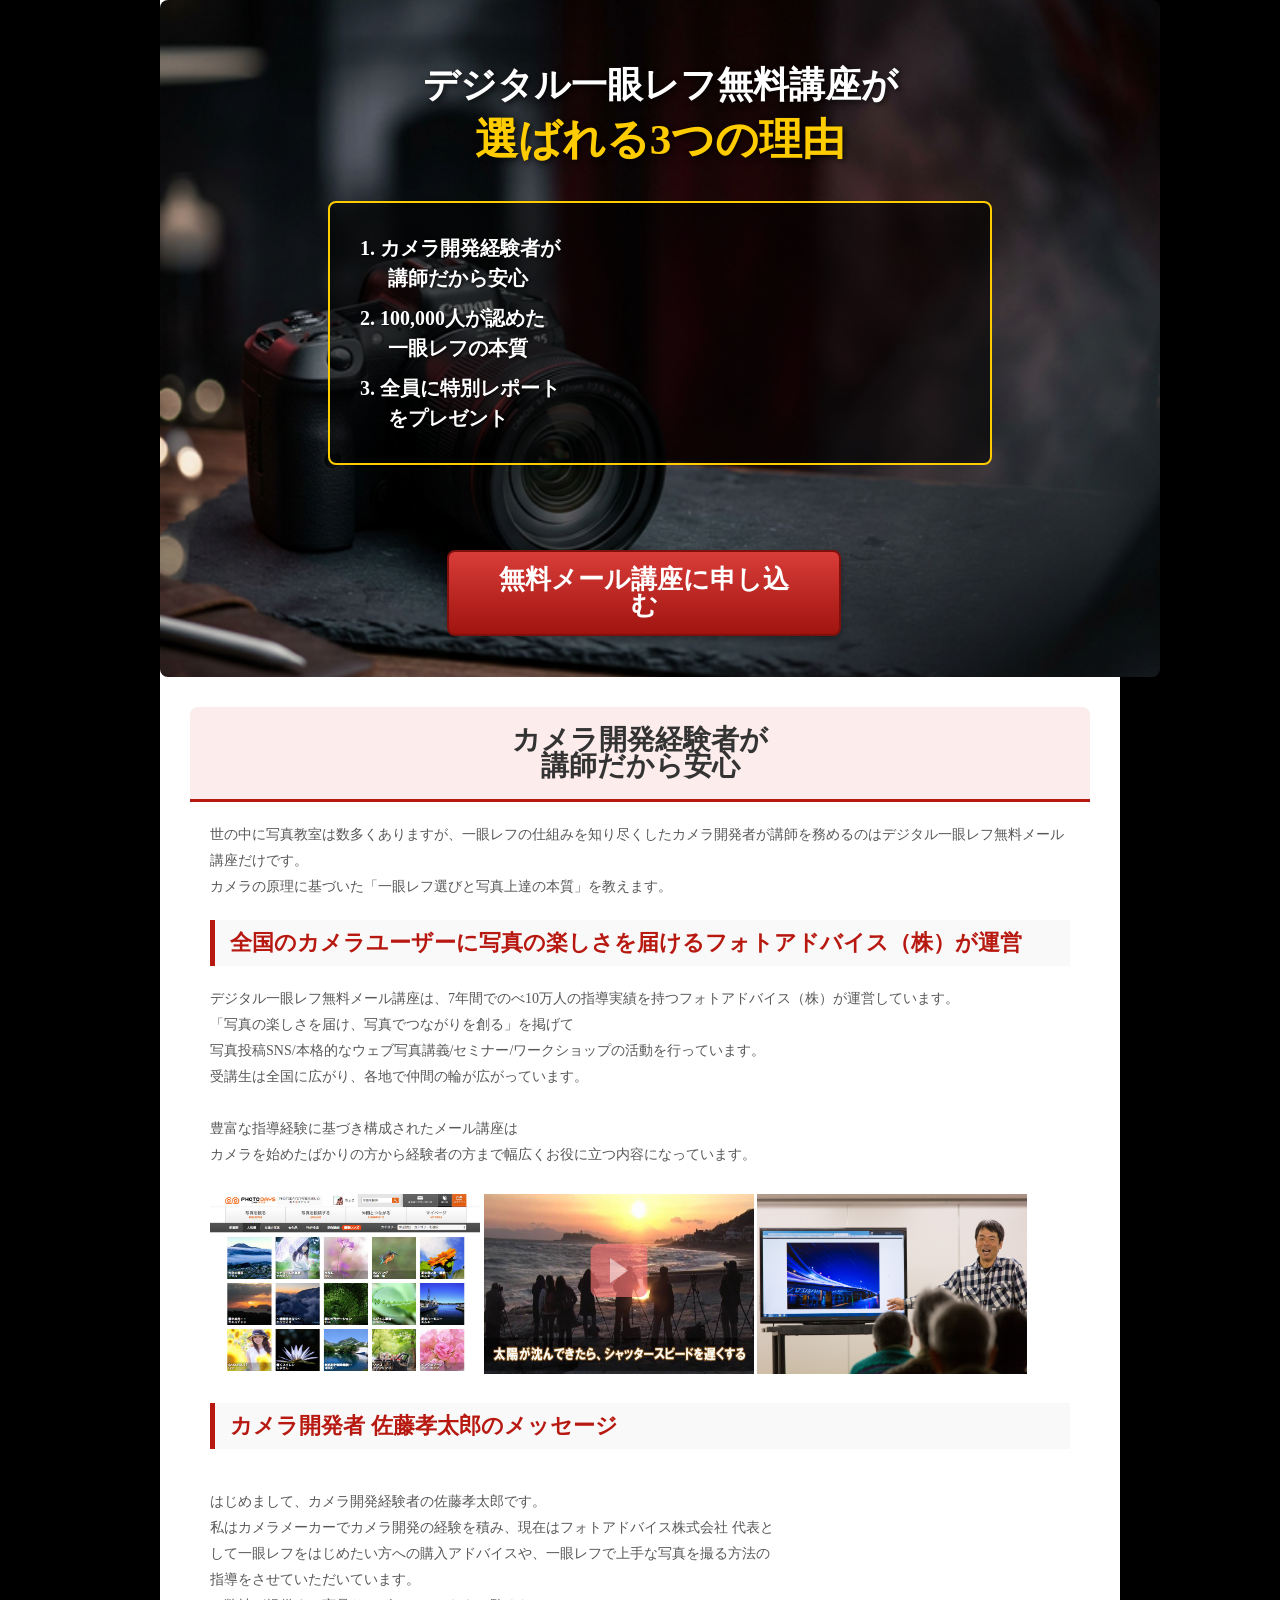
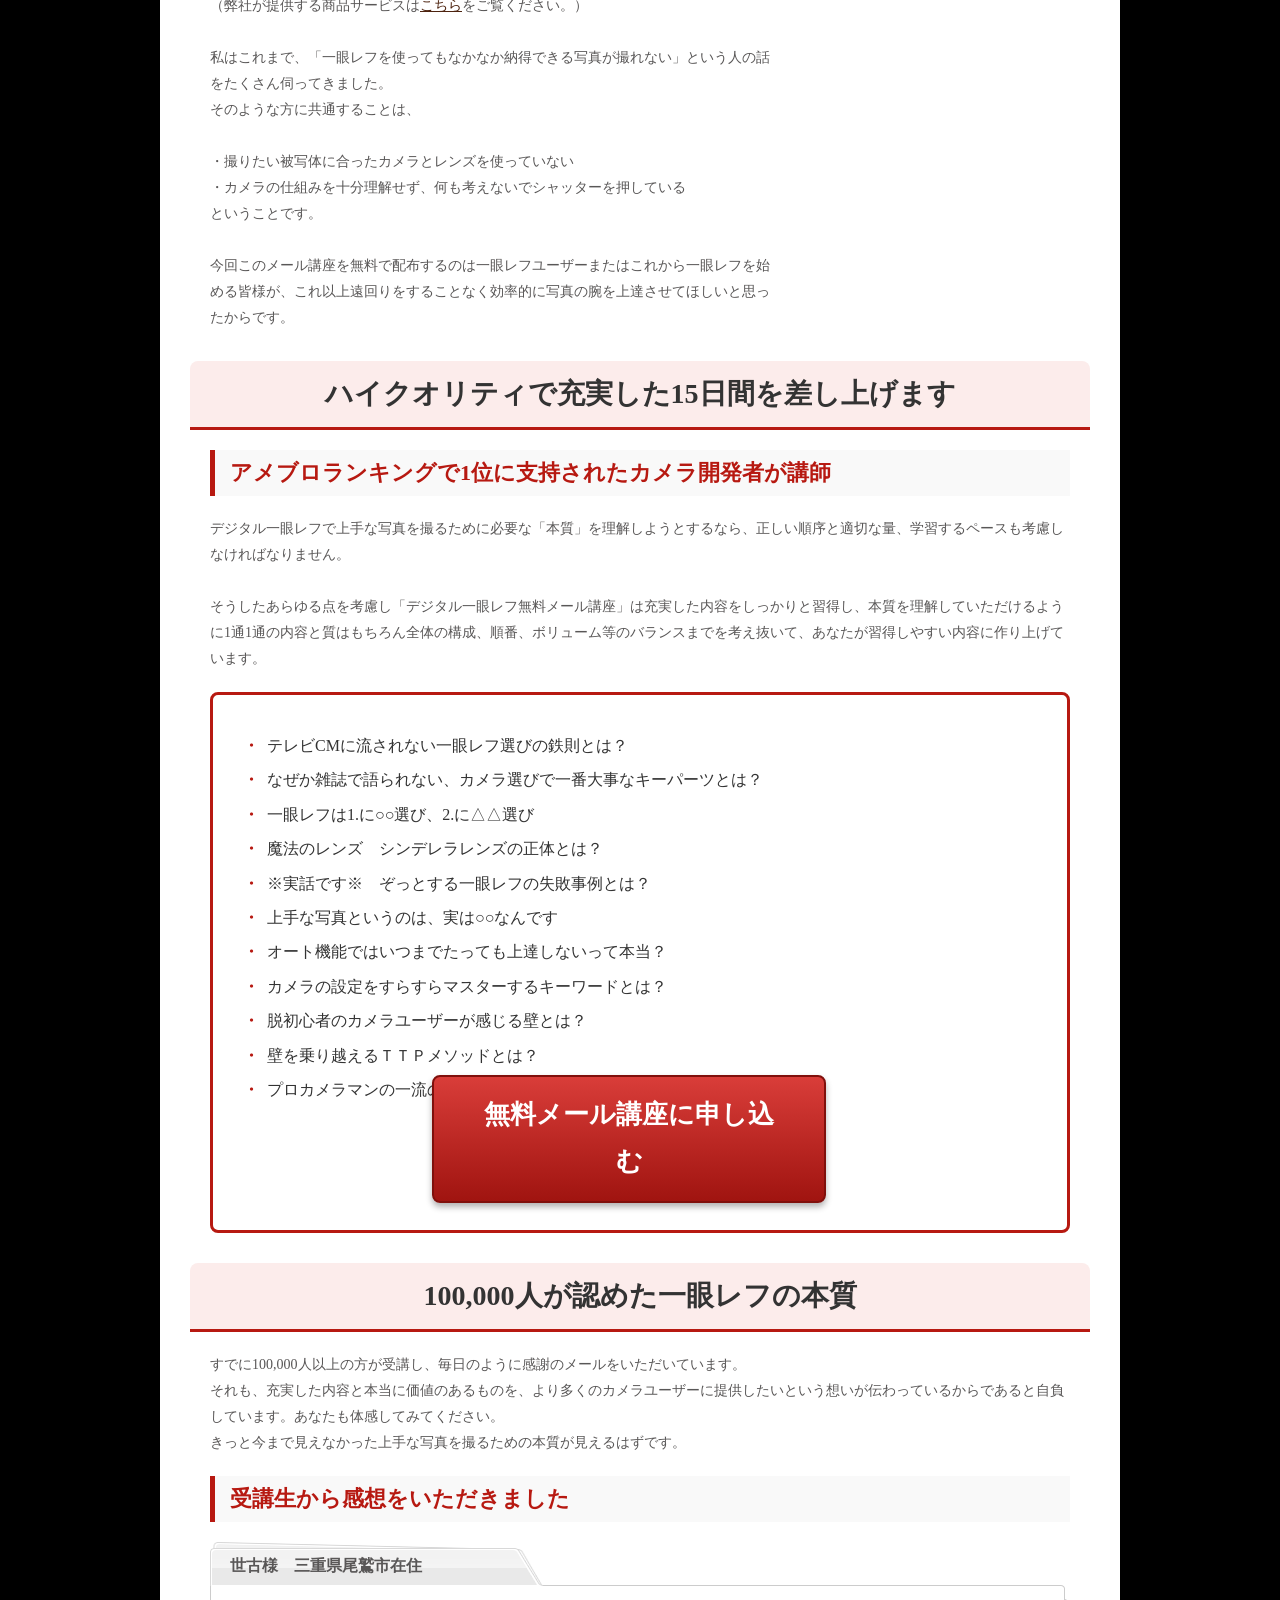
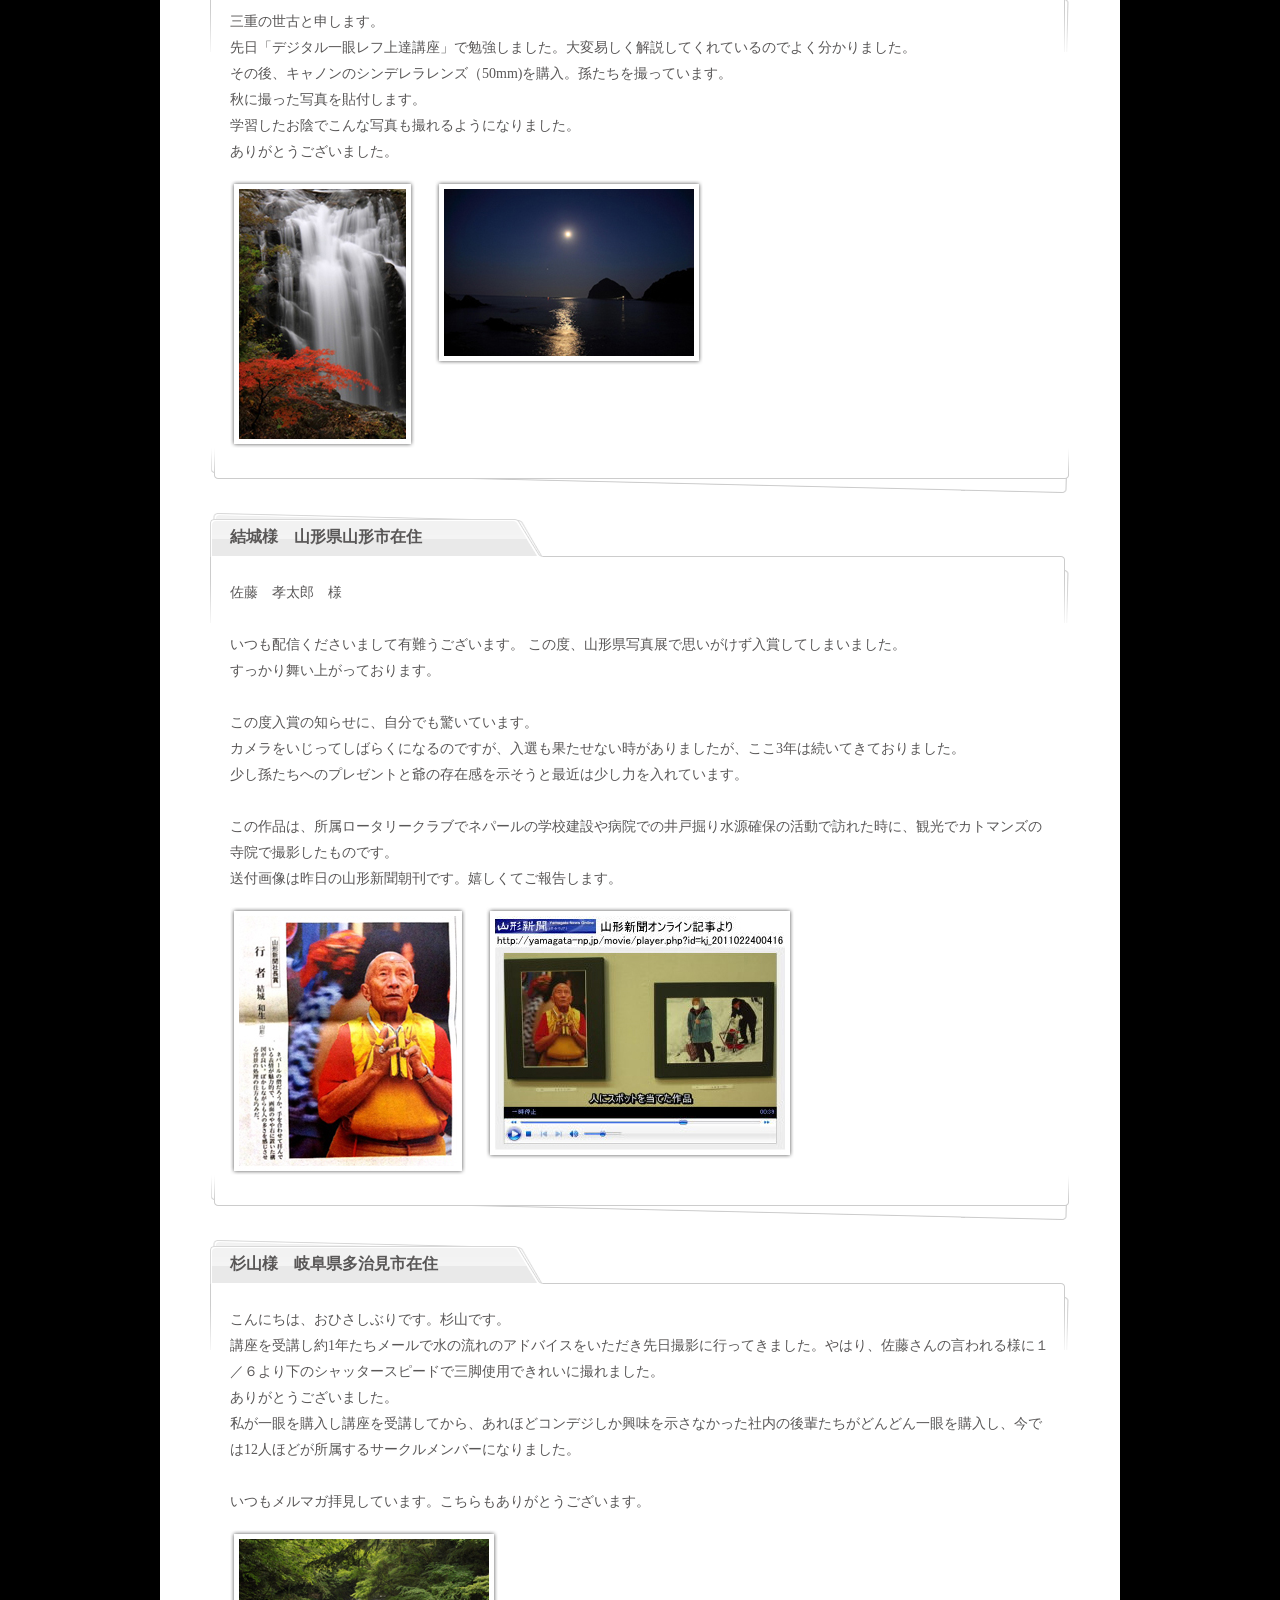
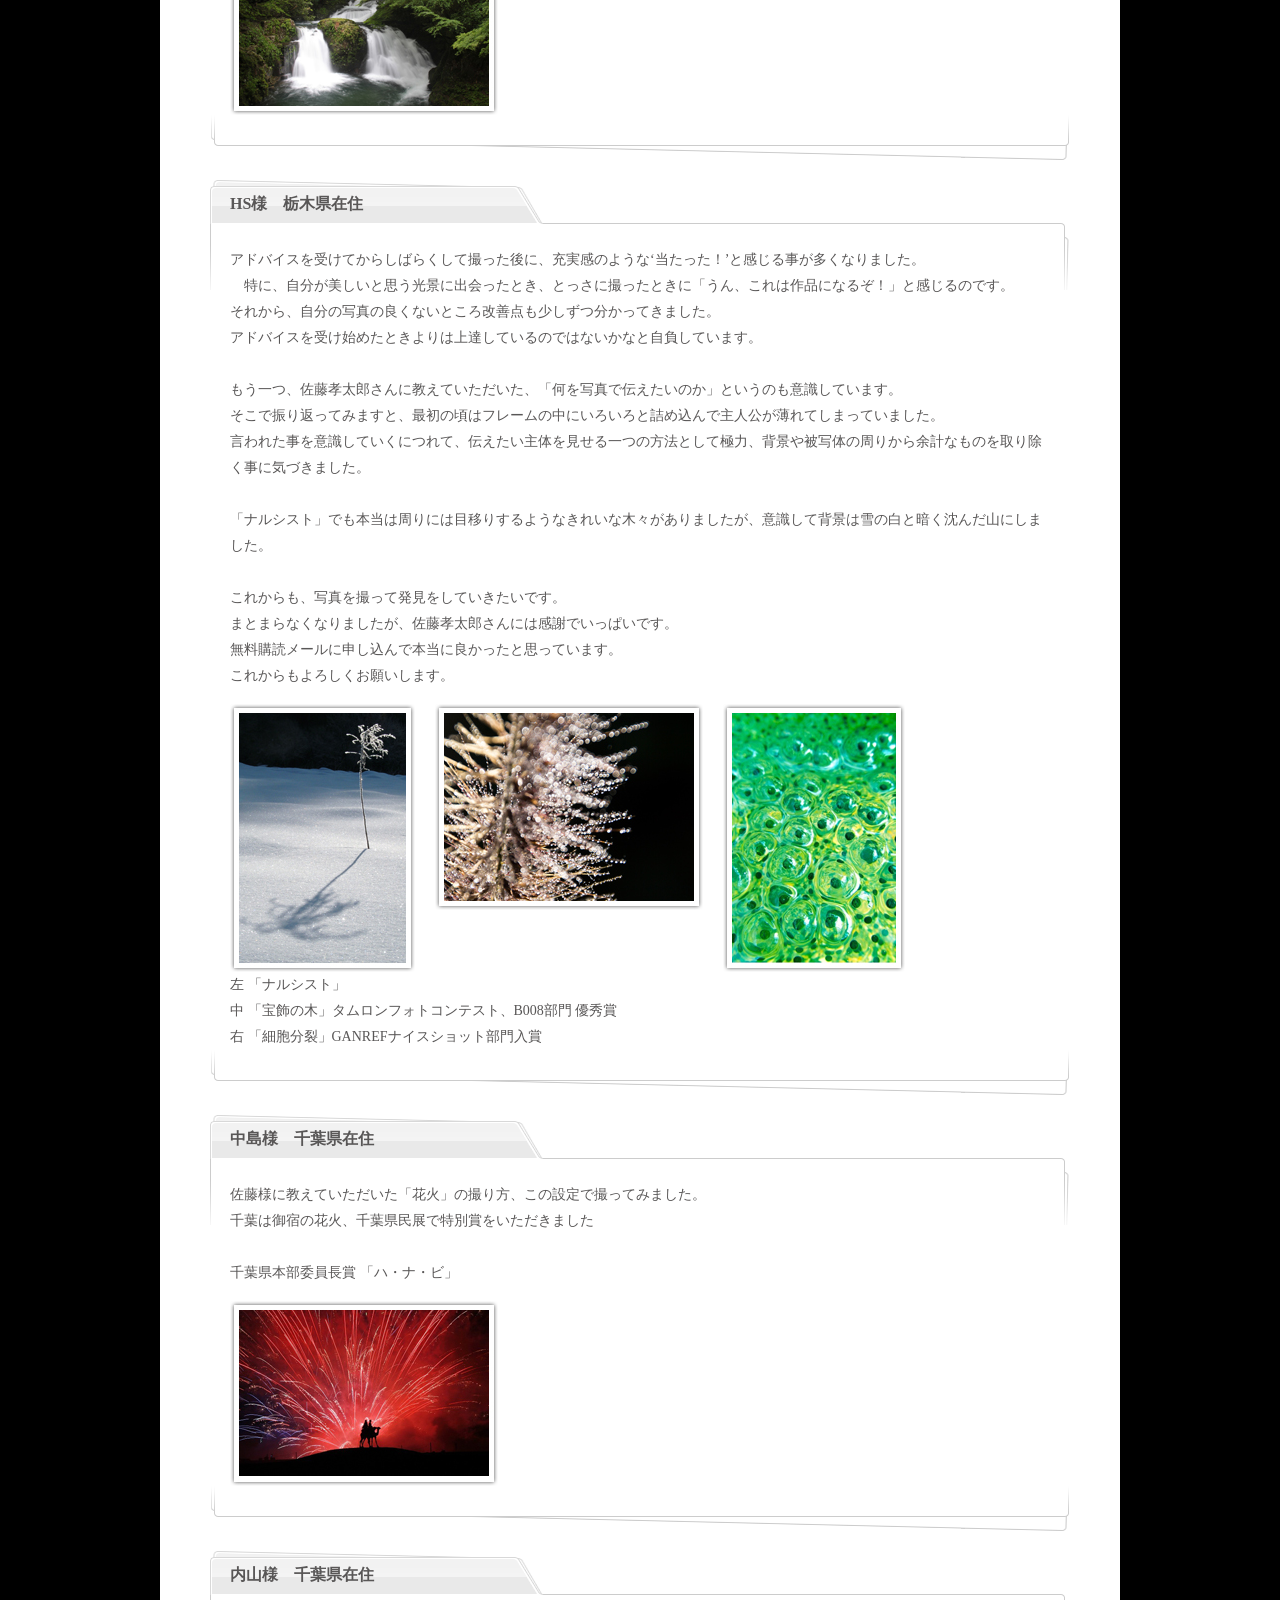
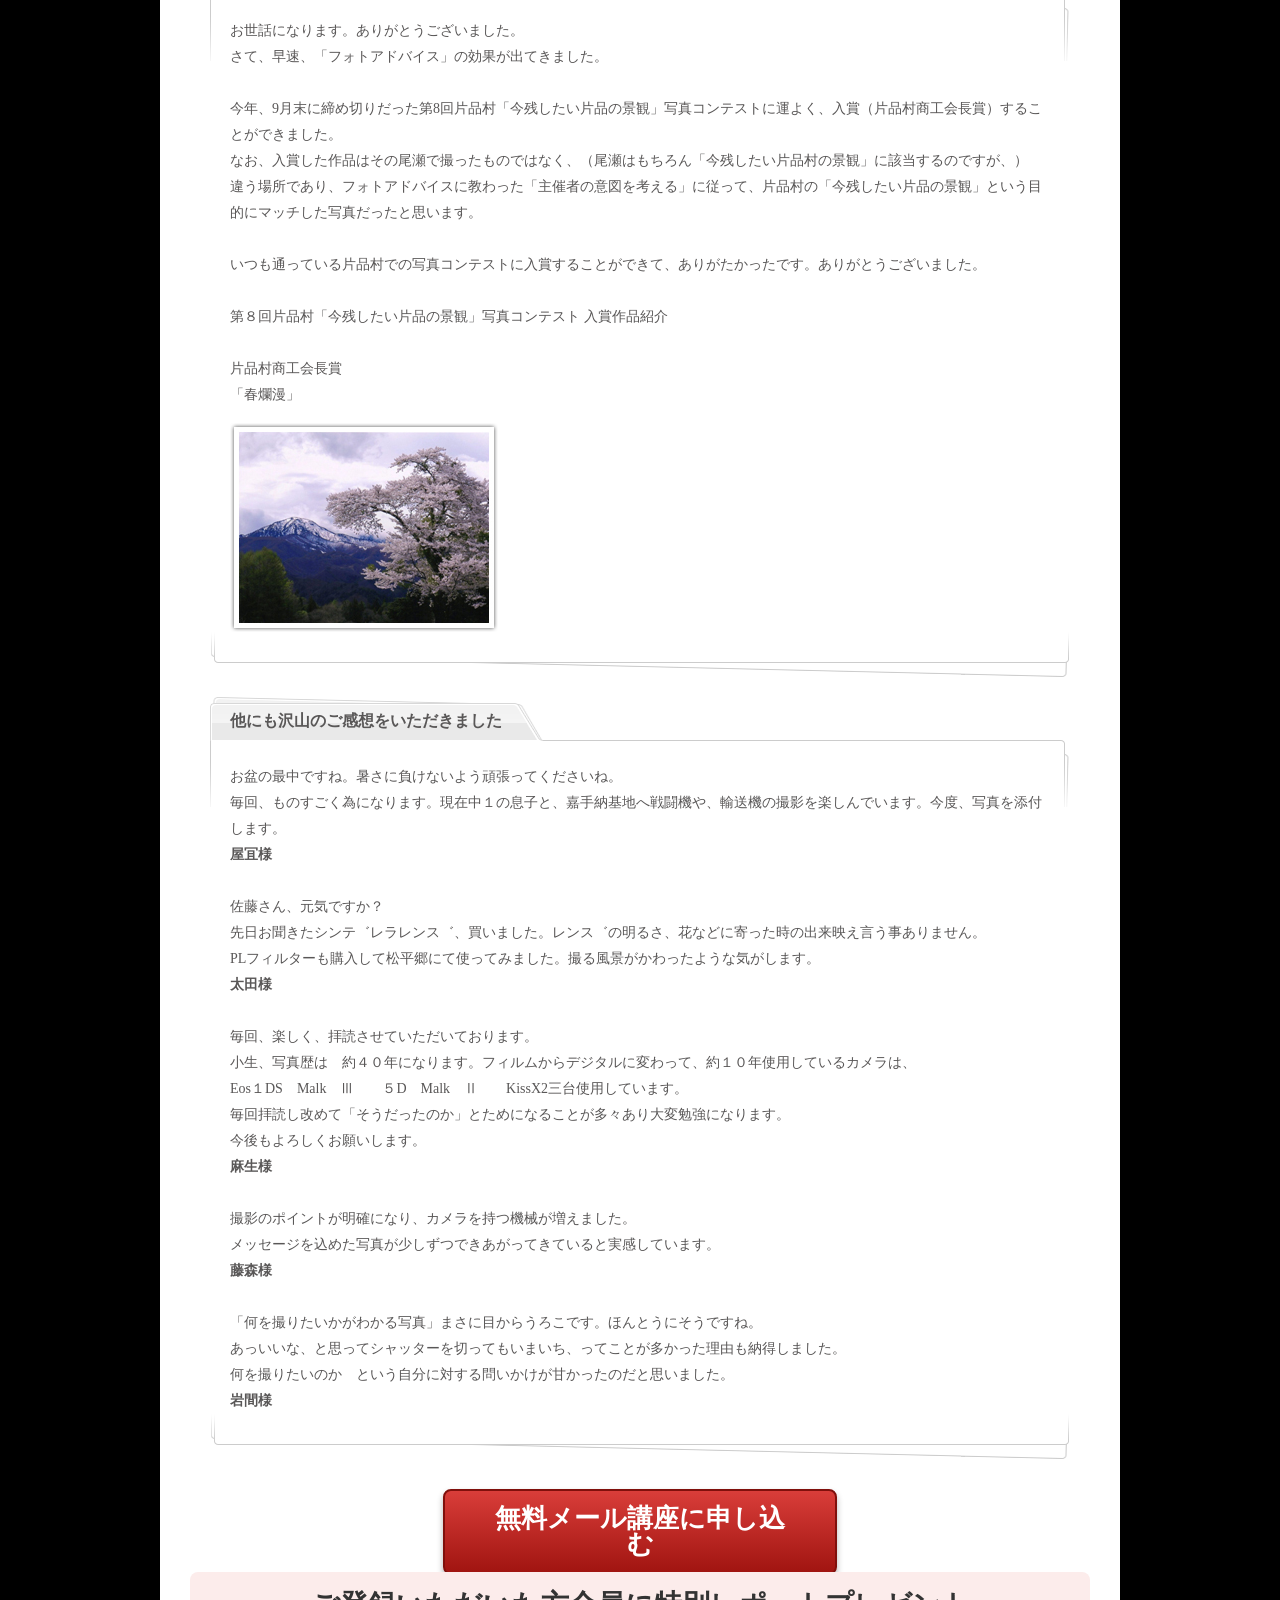
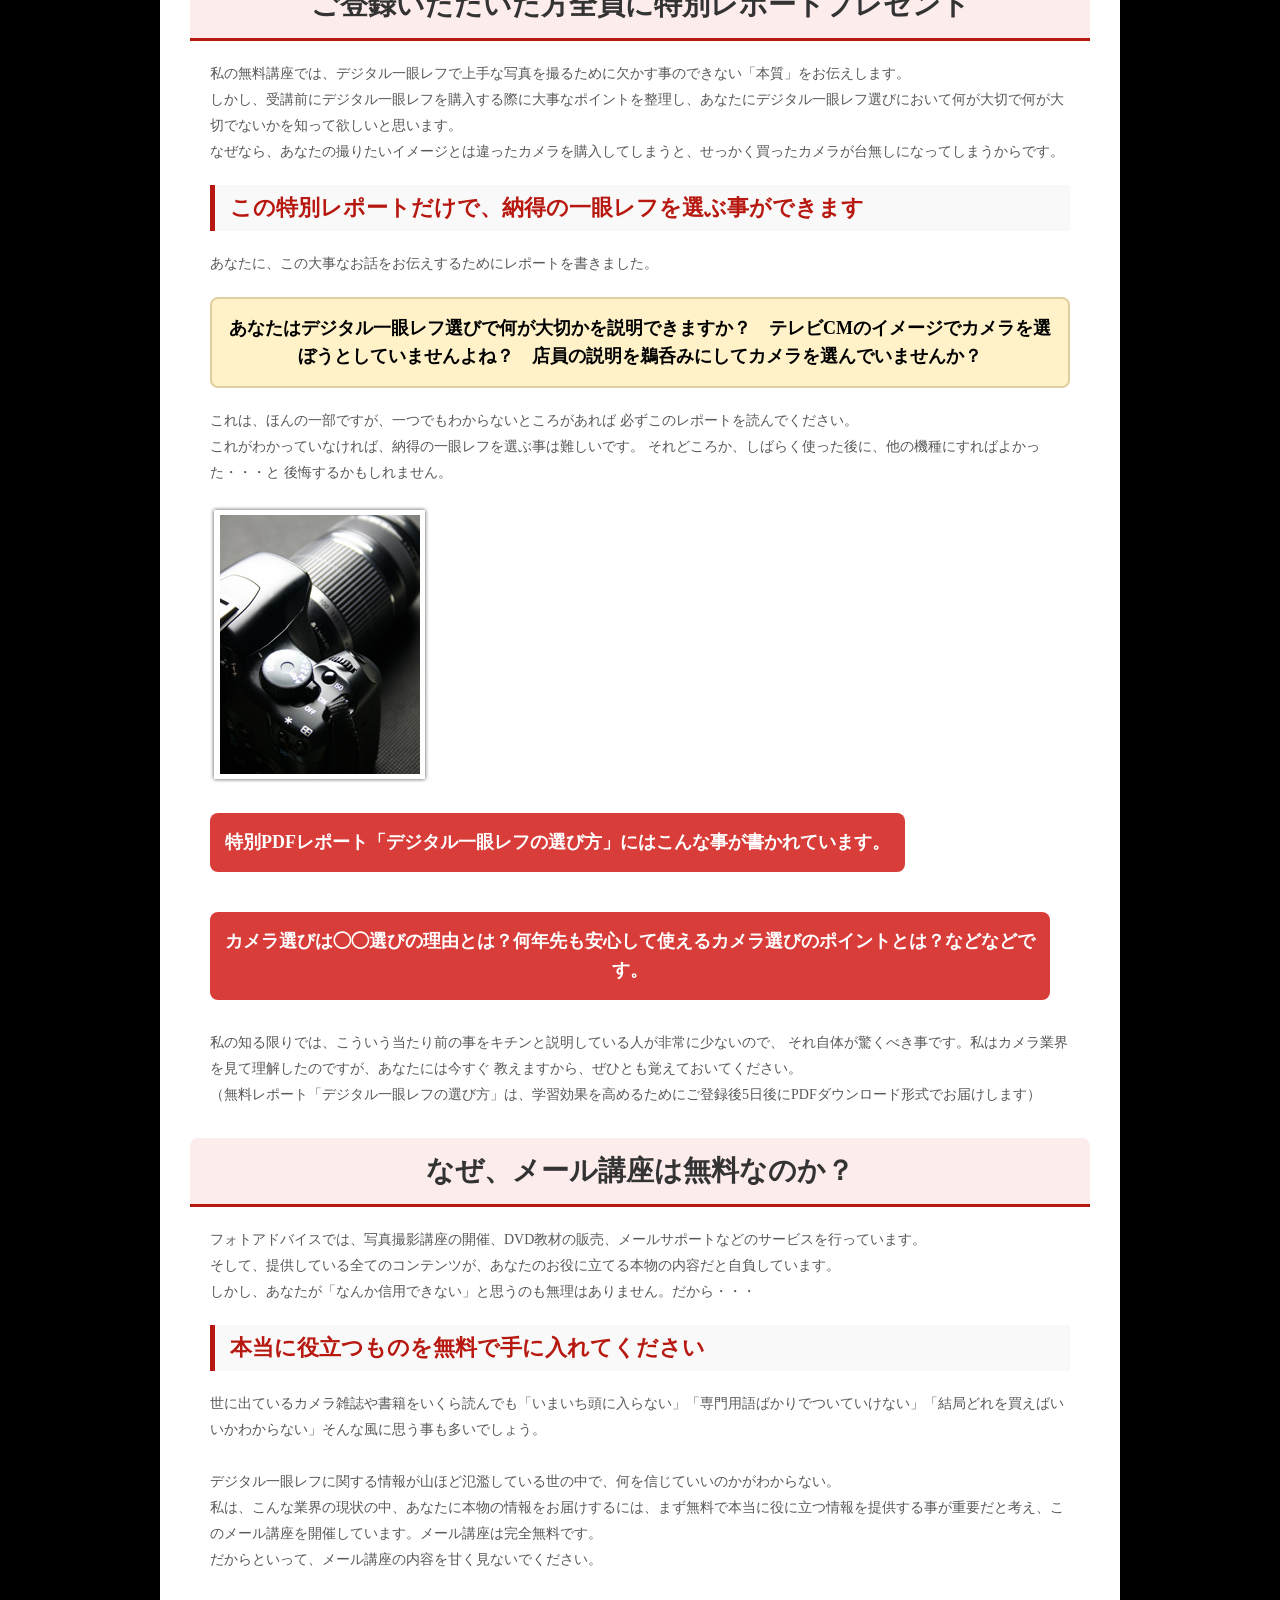
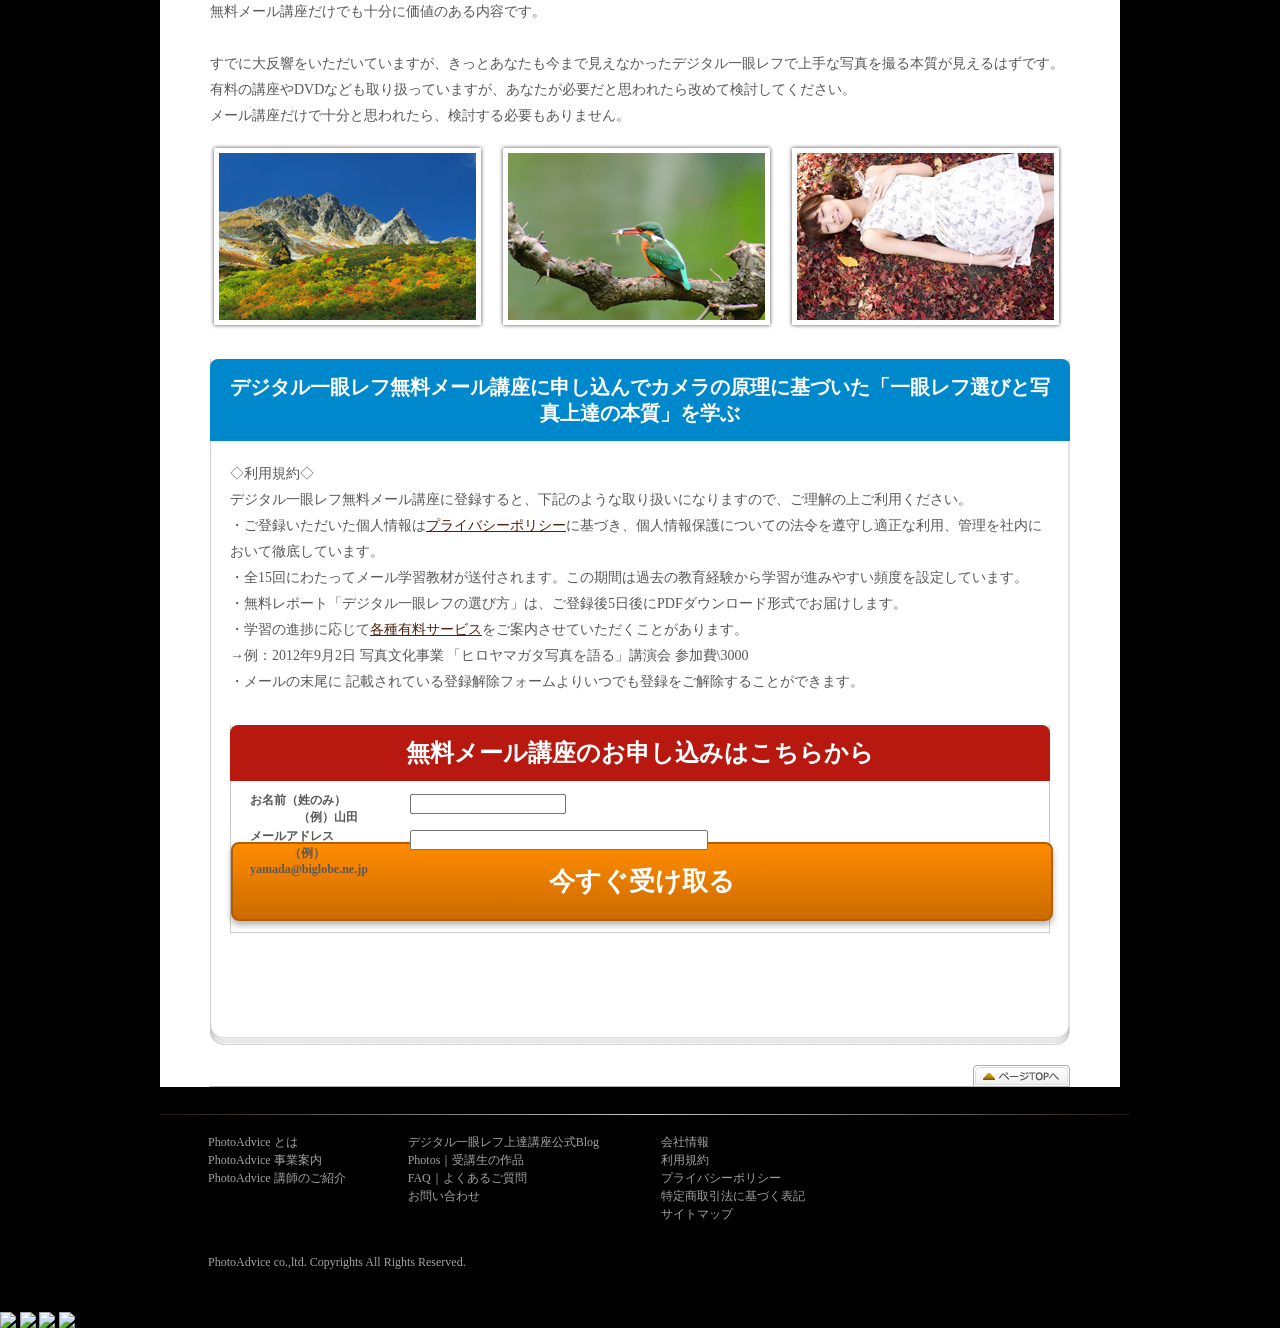
==== commit 5213d647: "Refine typography: adjust line breaks, font sizes, colors, and indents" ====
--- a/index.html
+++ b/index.html
@@ -40,15 +40,15 @@
   <div class="wrap">
     <div class="contents_box">
       <div class="visual">
-        <h1 class="main_title">デジタル一眼レフ 無料講座が<br><span class="highlight">選ばれる3つの理由</span></h1>
+        <h1 class="main_title">デジタル一眼レフ無料講座が<br><span class="highlight">選ばれる3つの理由</span></h1>
         <div class="three-reasons">
-            <p>1. カメラ開発経験者が講師だから安心</p>
-            <p>2. 100,000人が認めた一眼レフの本質</p>
-            <p>3. 全員に特別レポートをプレゼント</p>
+            <p>1. カメラ開発経験者が<br>講師だから安心</p>
+            <p>2. 100,000人が認めた<br>一眼レフの本質</p>
+            <p>3. 全員に特別レポート<br>をプレゼント</p>
         </div>
         <div class="btn" style="margin-top: 20px; margin-bottom: 0px;"><a href="#regist_form" style="text-decoration: none;"><span class="btn_01">無料メール講座に申し込む</span></a></div>
       </div>
-      <h2 class="title_01">カメラ開発経験者が講師だから安心</h2>
+      <h2 class="title_01">カメラ開発経験者が<br>講師だから安心</h2>
 
       <div class="content">
         <div class="content_text">世の中に写真教室は数多くありますが、一眼レフの仕組みを知り尽くしたカメラ開発者が講師を務めるのはデジタル一眼レフ無料メール講座だけです。<br />
@@ -121,7 +121,7 @@
           <li>カメラの設定をすらすらマスターするキーワードとは？</li>
           <li>脱初心者のカメラユーザーが感じる壁とは？</li>
           <li>壁を乗り越えるＴＴＰメソッドとは？</li>
-          <li>プロカメラマンの一流の指導とは？&nbsp;&nbsp;<img src="img/screen-picture.jpg" alt="サンプル" width="30" height="20" /></li>
+          <li>プロカメラマンの一流の指導とは？</li>
         </ul>
           <br /><br />
           <br />
@@ -384,8 +384,7 @@
 </form>
     </div>
     <div style="clear: both; margin-bottom: 40px;"></div>
-    <center><img src="img/service_table.png"  width="700">
-                  </center>
+    
 
                   </br>
 
--- a/css/lp.css
+++ b/css/lp.css
@@ -141,9 +141,9 @@
 	margin: 20px auto;
 	font-size: 16px;
 	font-weight: bold;
-	color: #333;
-	background-color: #fceceb;
-	border: 2px solid #b71911;
+	color: #333333;
+	background-color: #ffffff;
+	border: 3px solid #b71911;
 	border-radius: 8px;
 	padding: 30px;
 	position: relative;
@@ -635,6 +635,9 @@
 	font-weight: bold;
 	margin: 10px 0;
 	text-shadow: 1px 1px 3px rgba(0,0,0,0.8);
+	padding-left: 1.4em;
+	text-indent: -1.4em;
+	line-height: 1.5;
 }
 
 ul.iron_rules {
@@ -648,6 +651,7 @@
 	padding-left: 1.5em;
 	margin-bottom: 12px;
 	line-height: 1.4;
+	color: #333333 !important;
 }
 
 ul.iron_rules li::before {
@@ -663,12 +667,12 @@
 		padding: 40px 15px 30px 15px;
 	}
 	h1.main_title {
-		font-size: 24px;
+		font-size: 20px;
 	}
 	h1.main_title .highlight {
-		font-size: 1.3em;
+		font-size: 1.4em;
 	}
 	.three-reasons p {
-		font-size: 16px;
-	}
-}
+		font-size: 15px;
+	}
+}
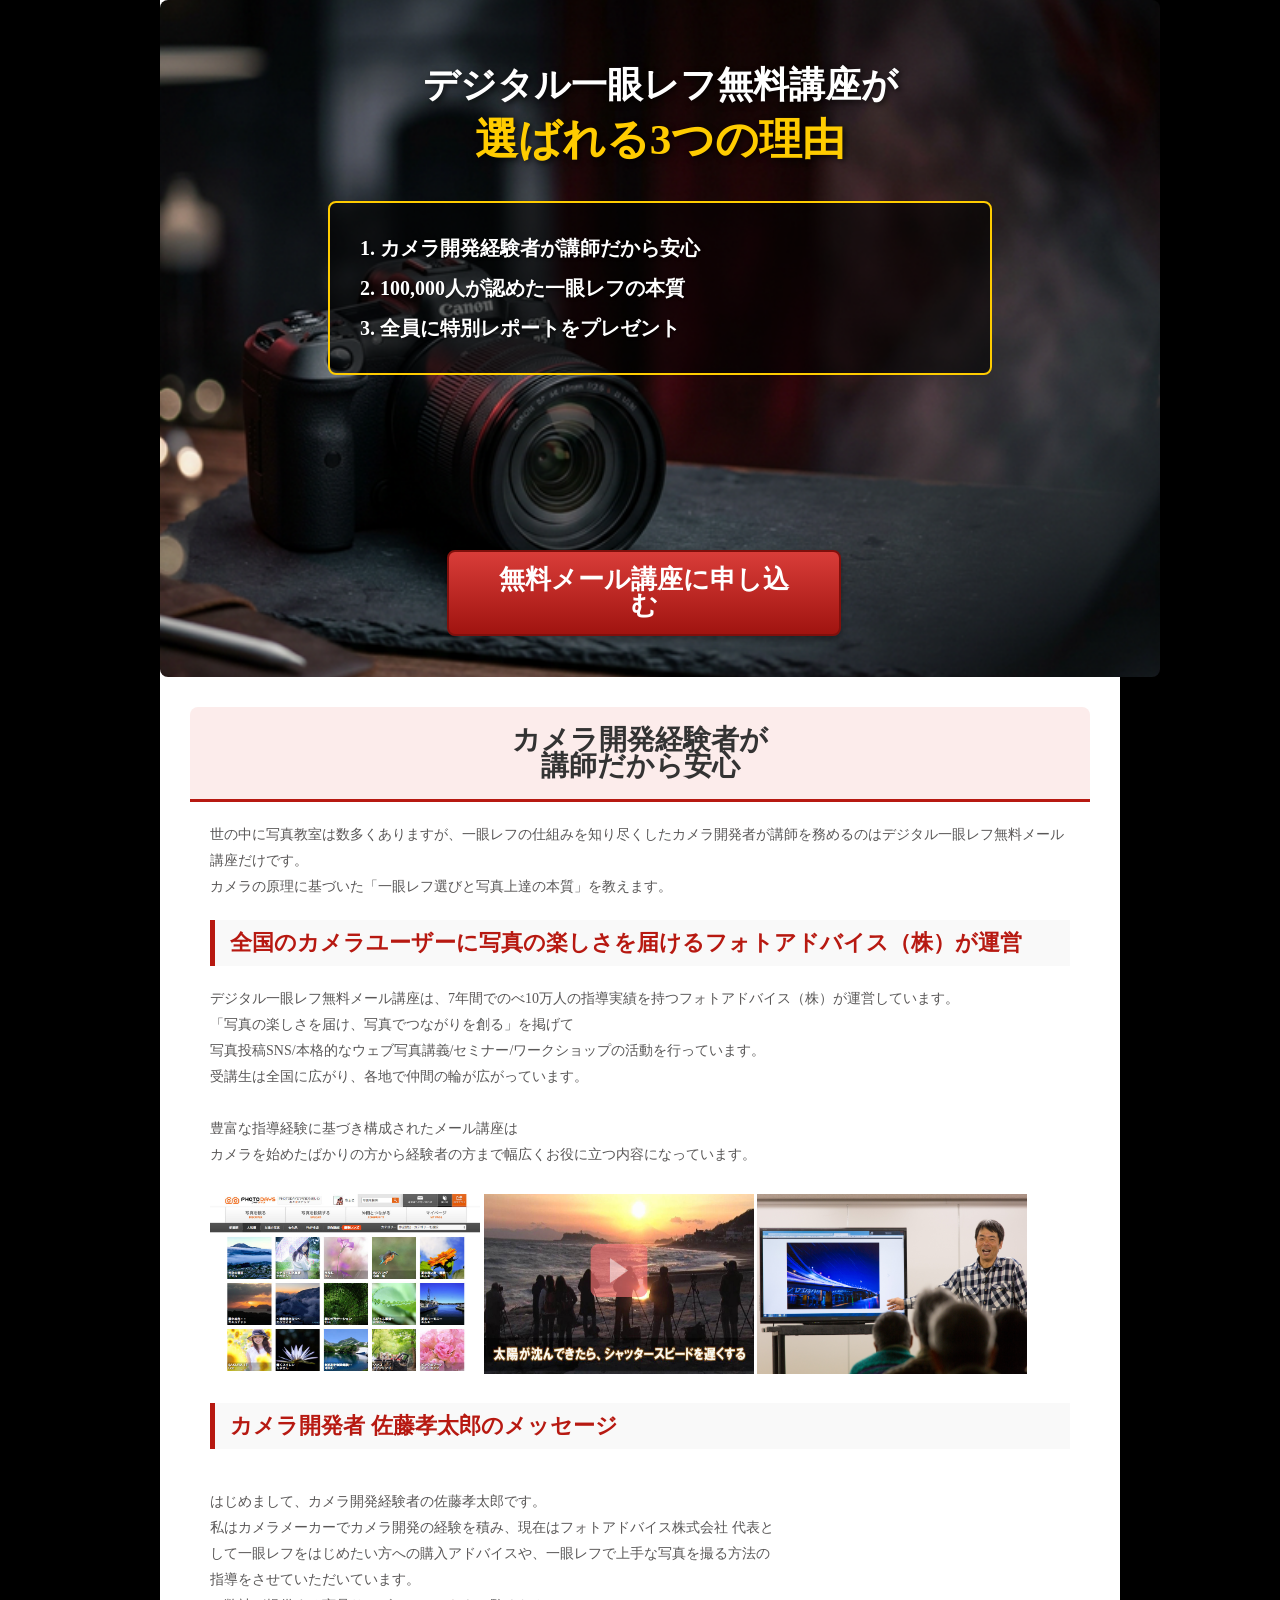
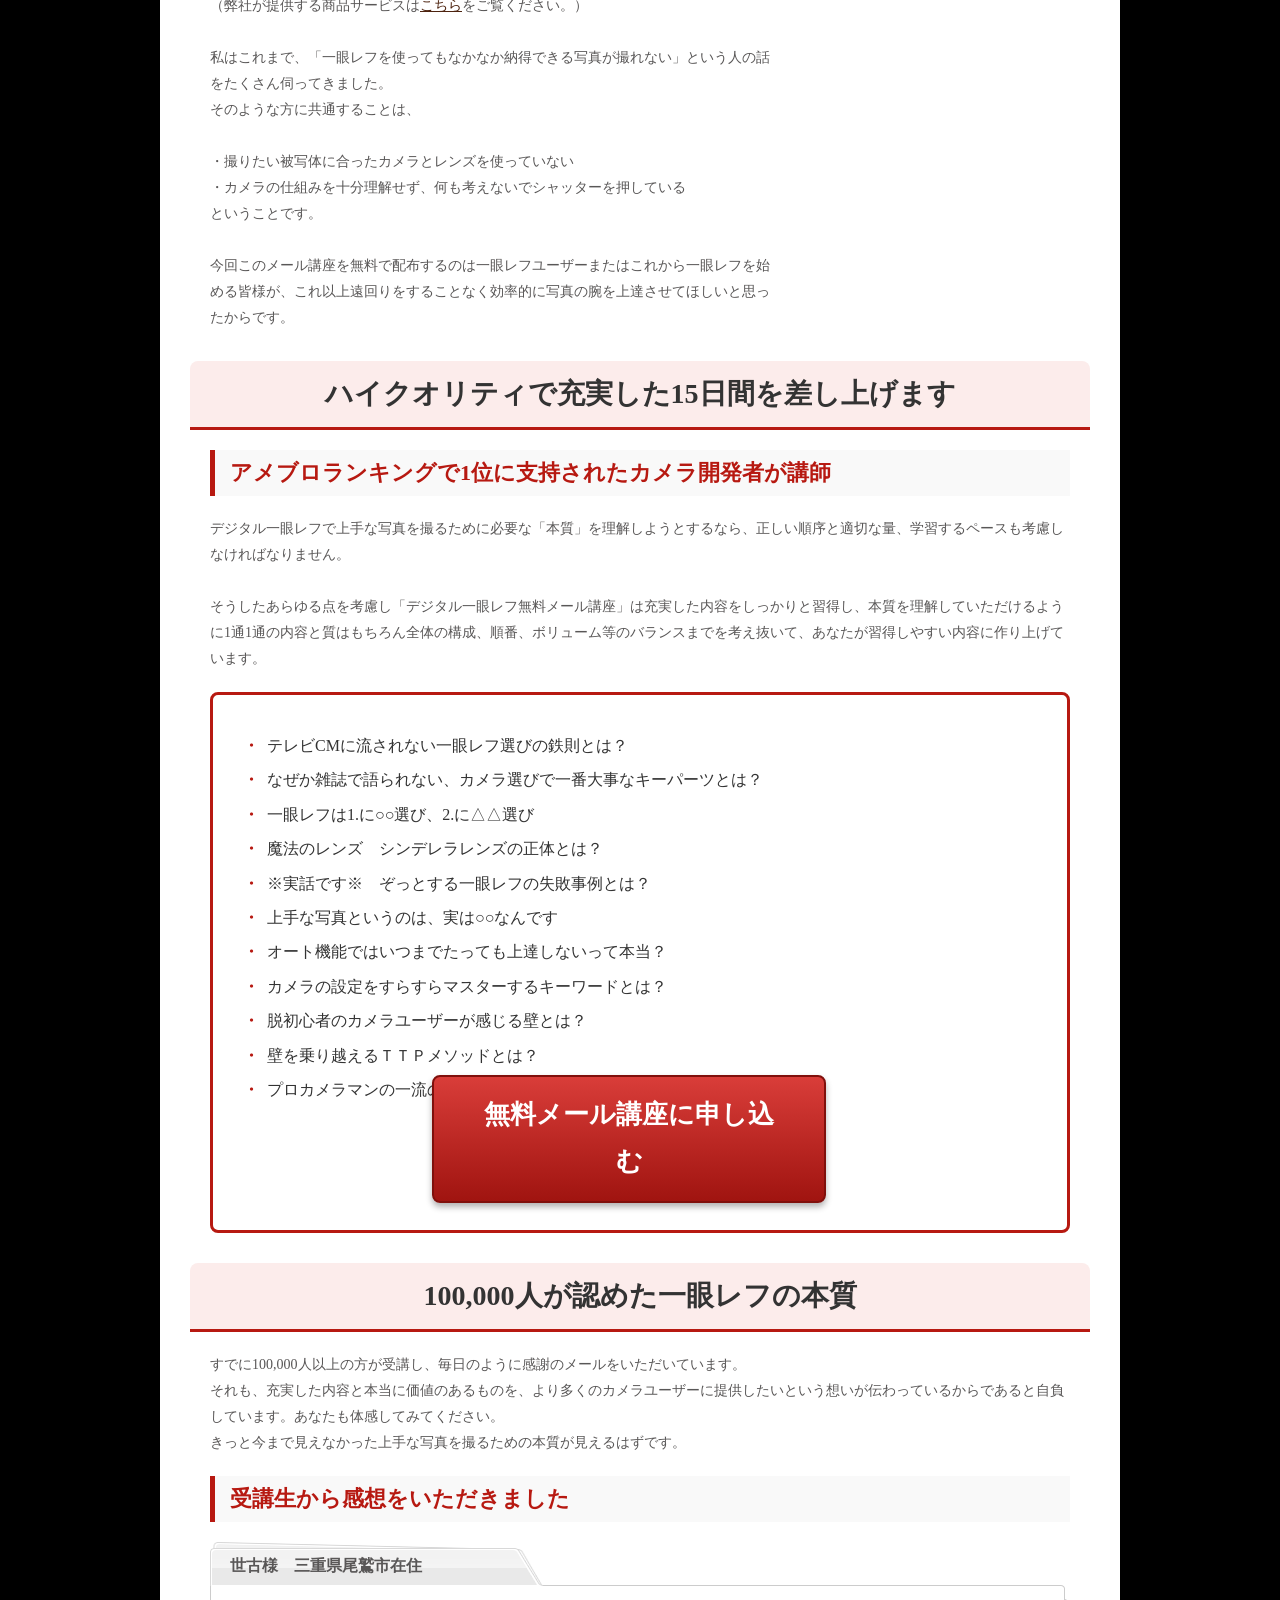
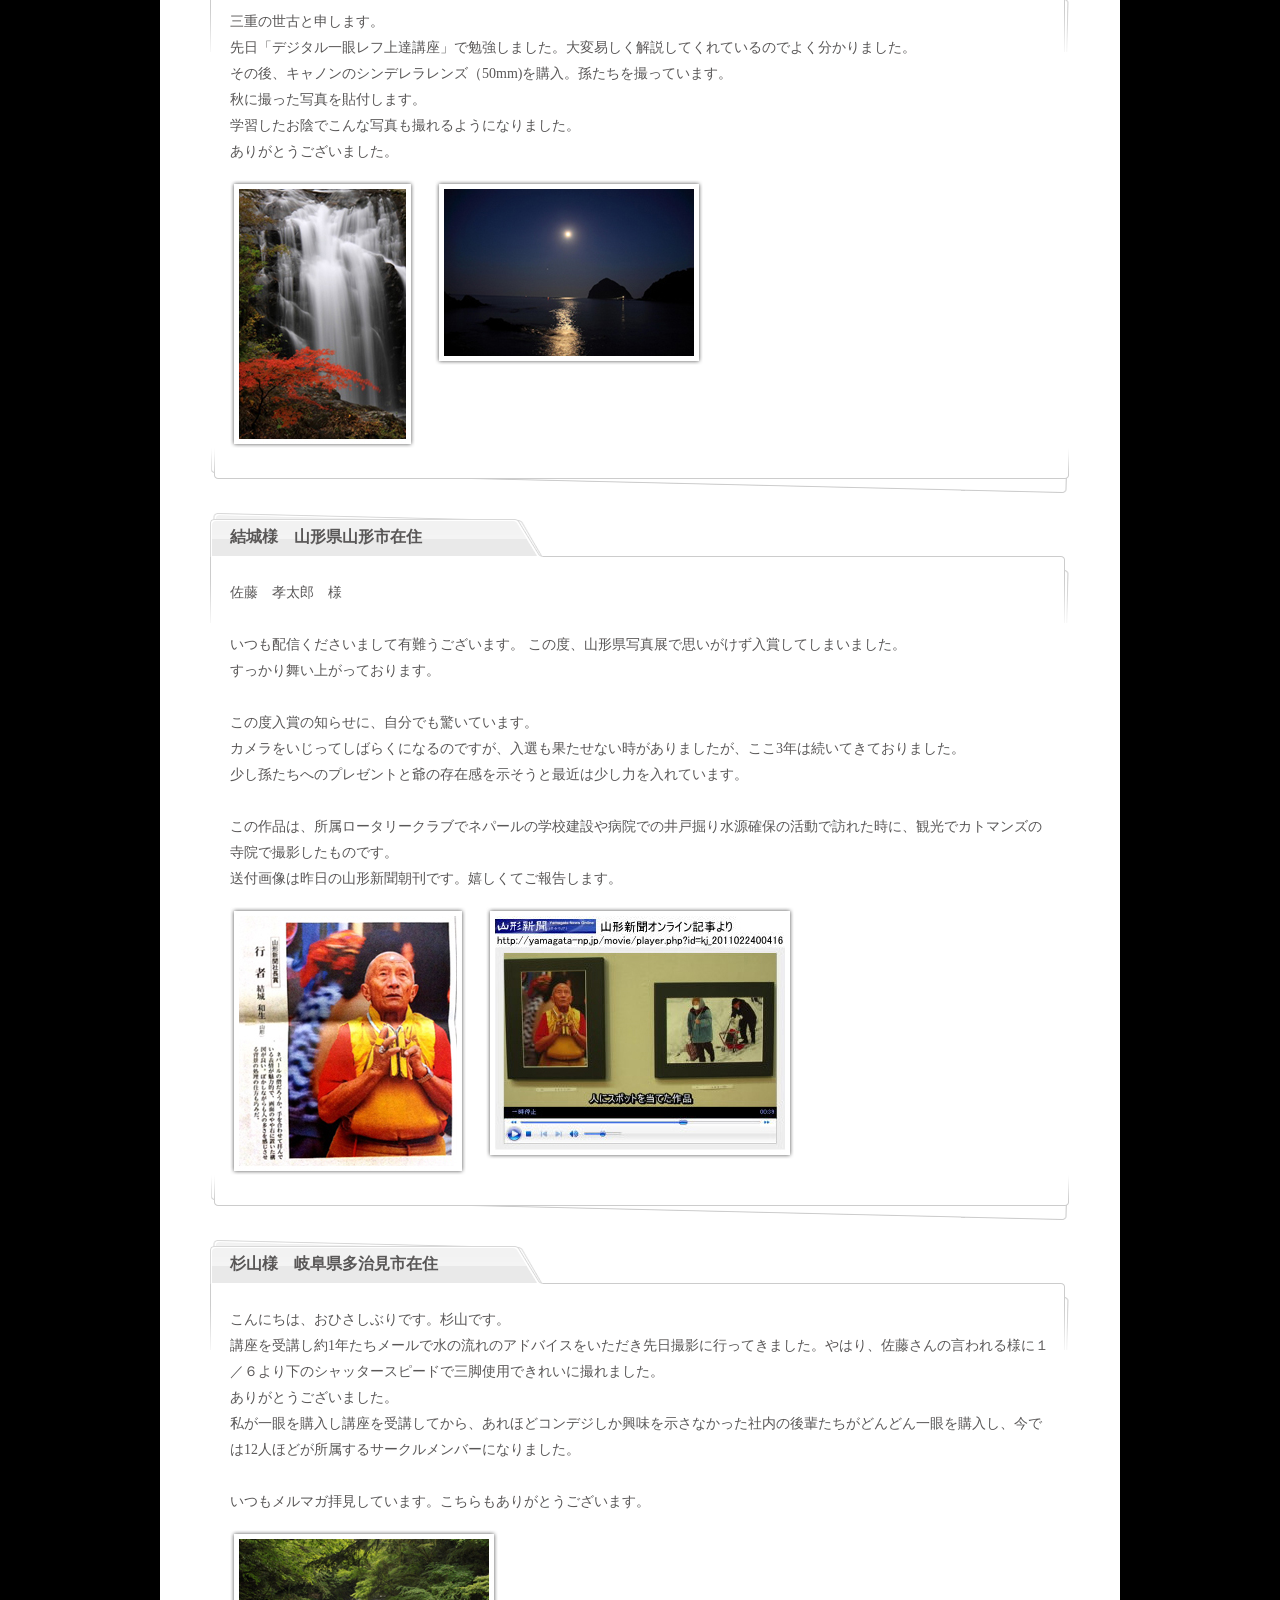
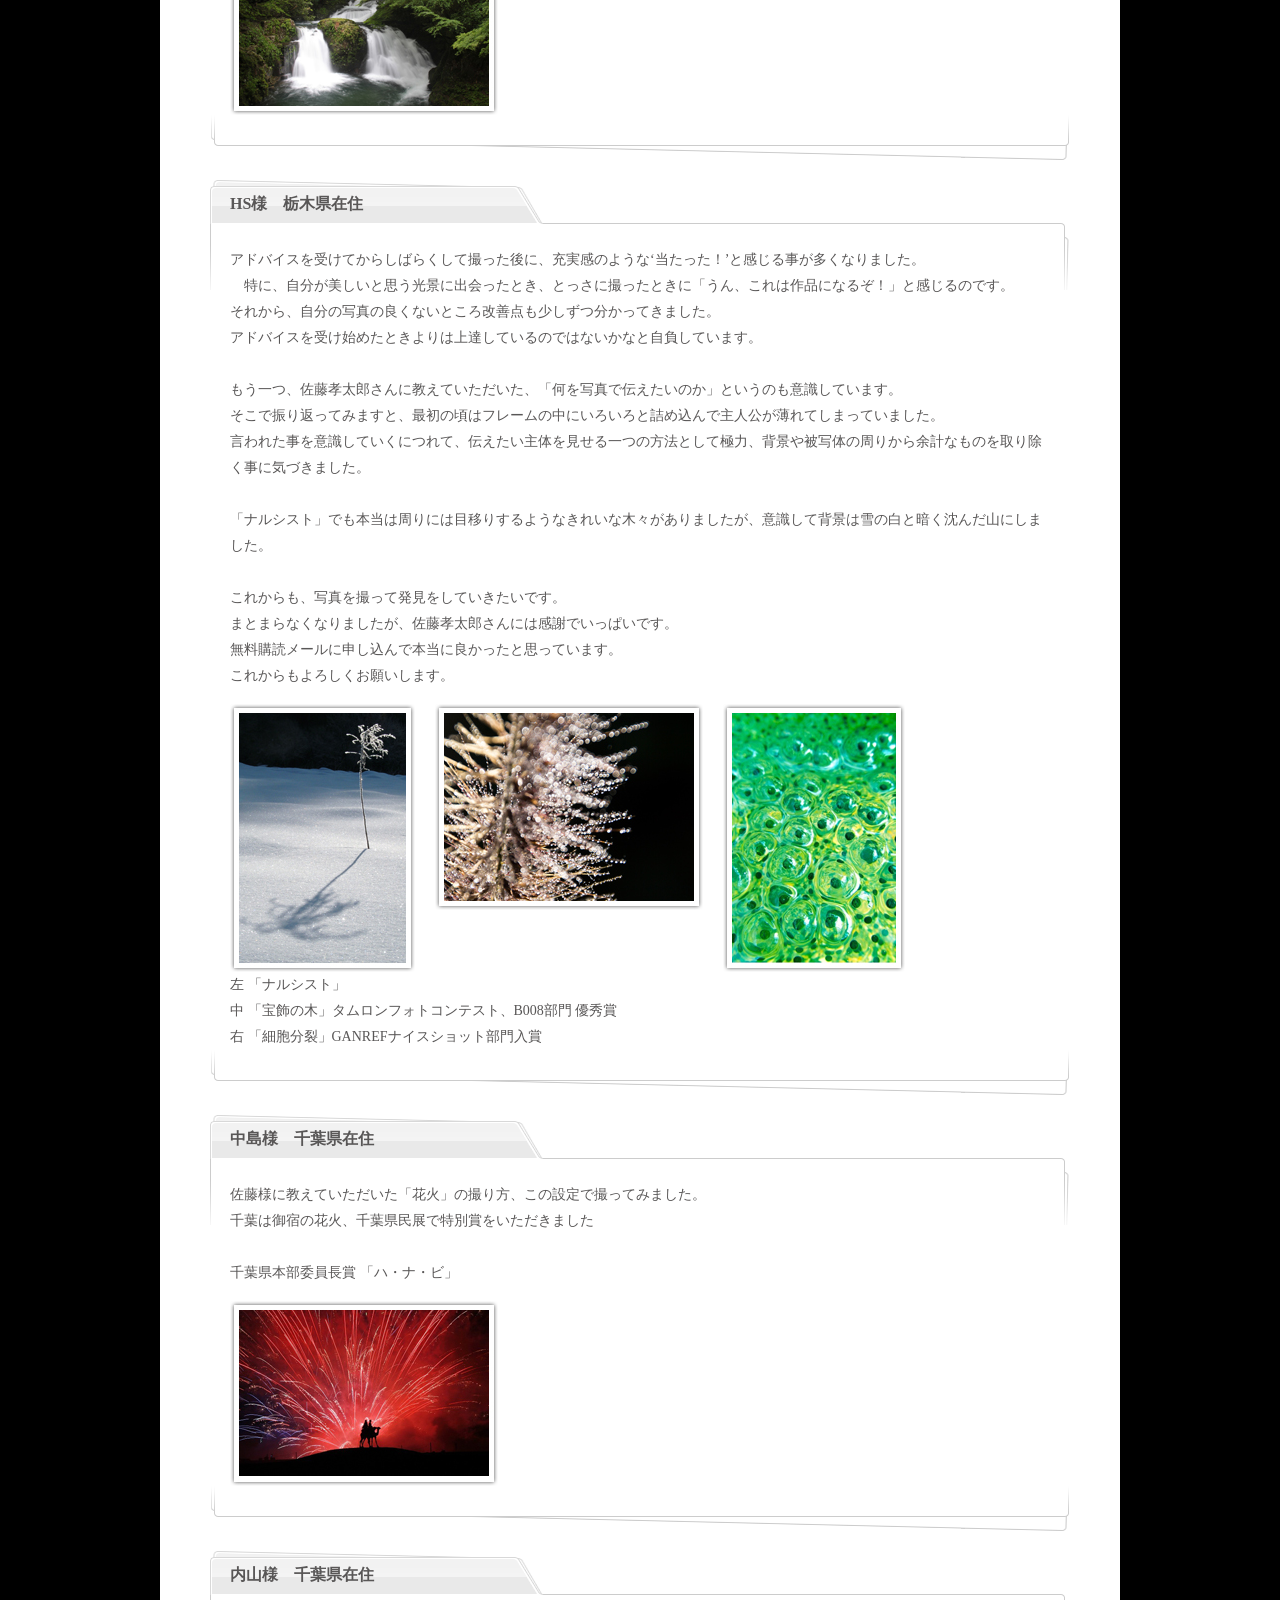
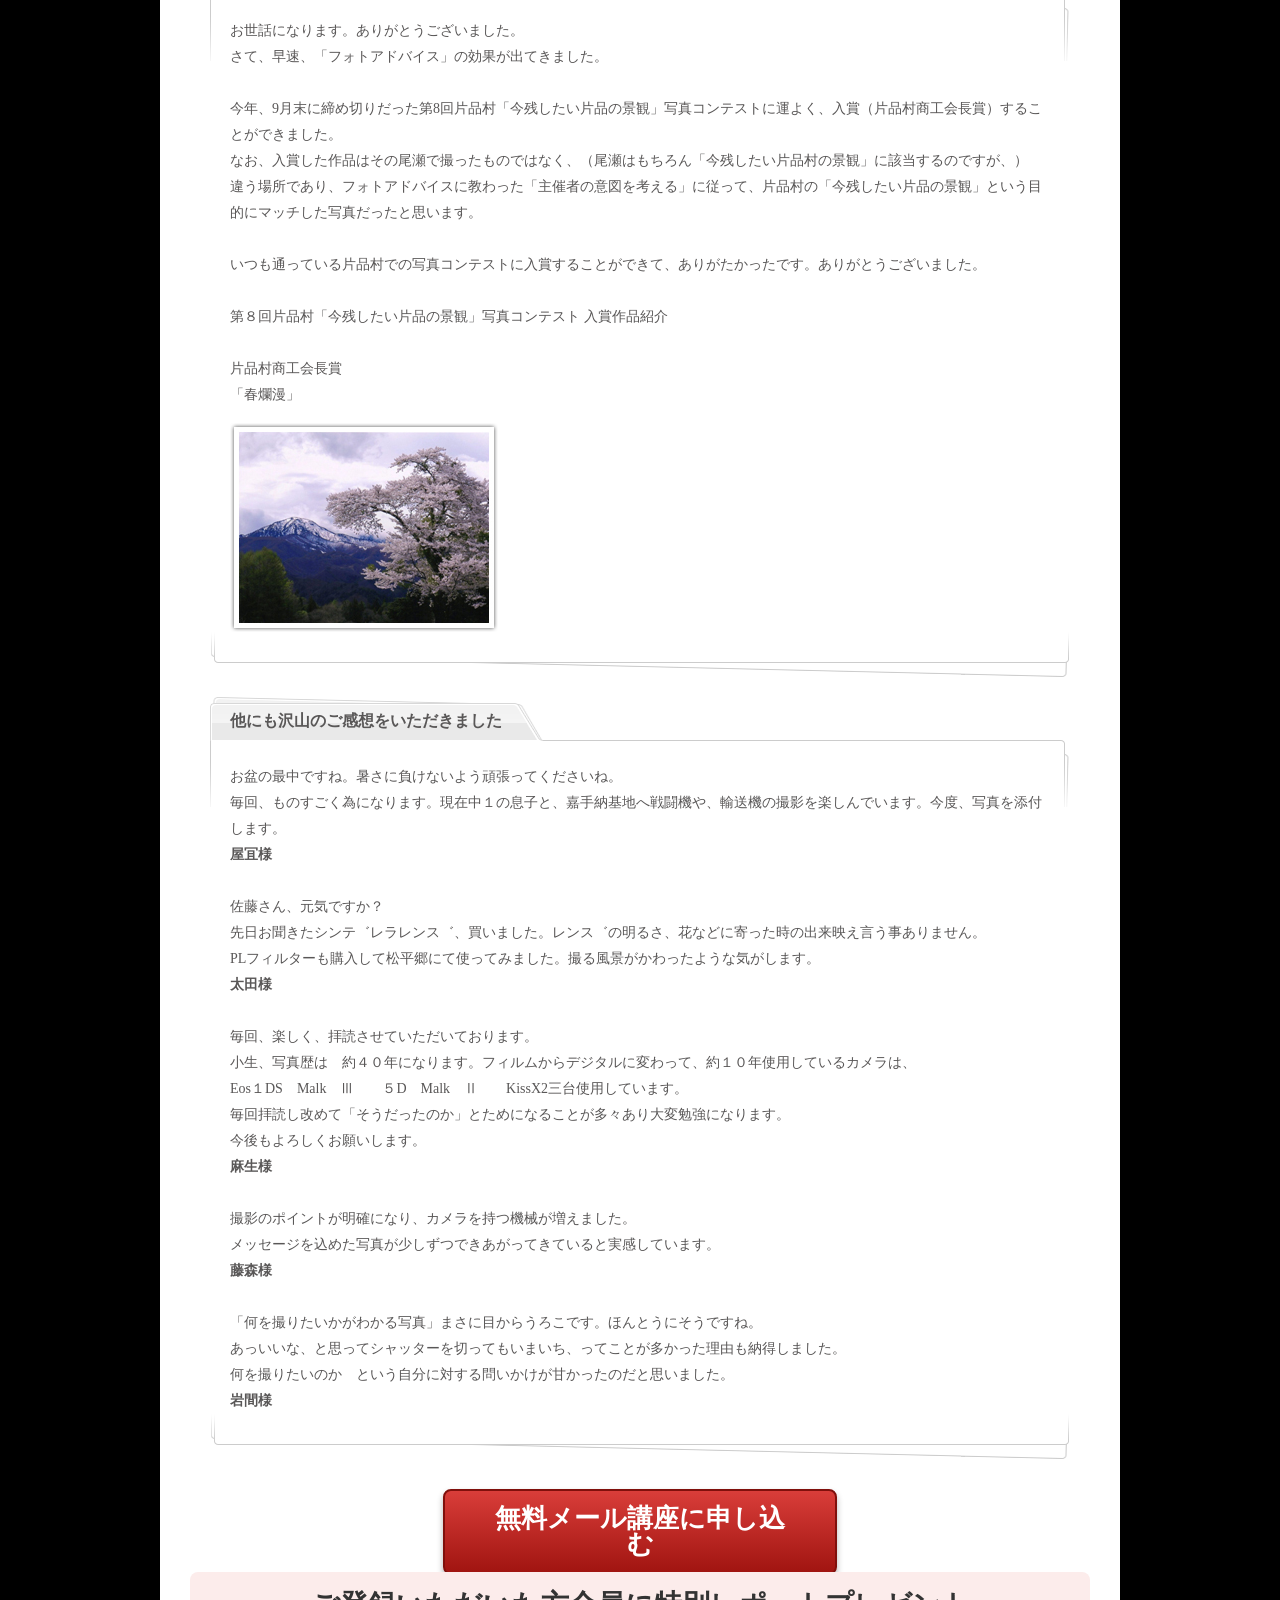
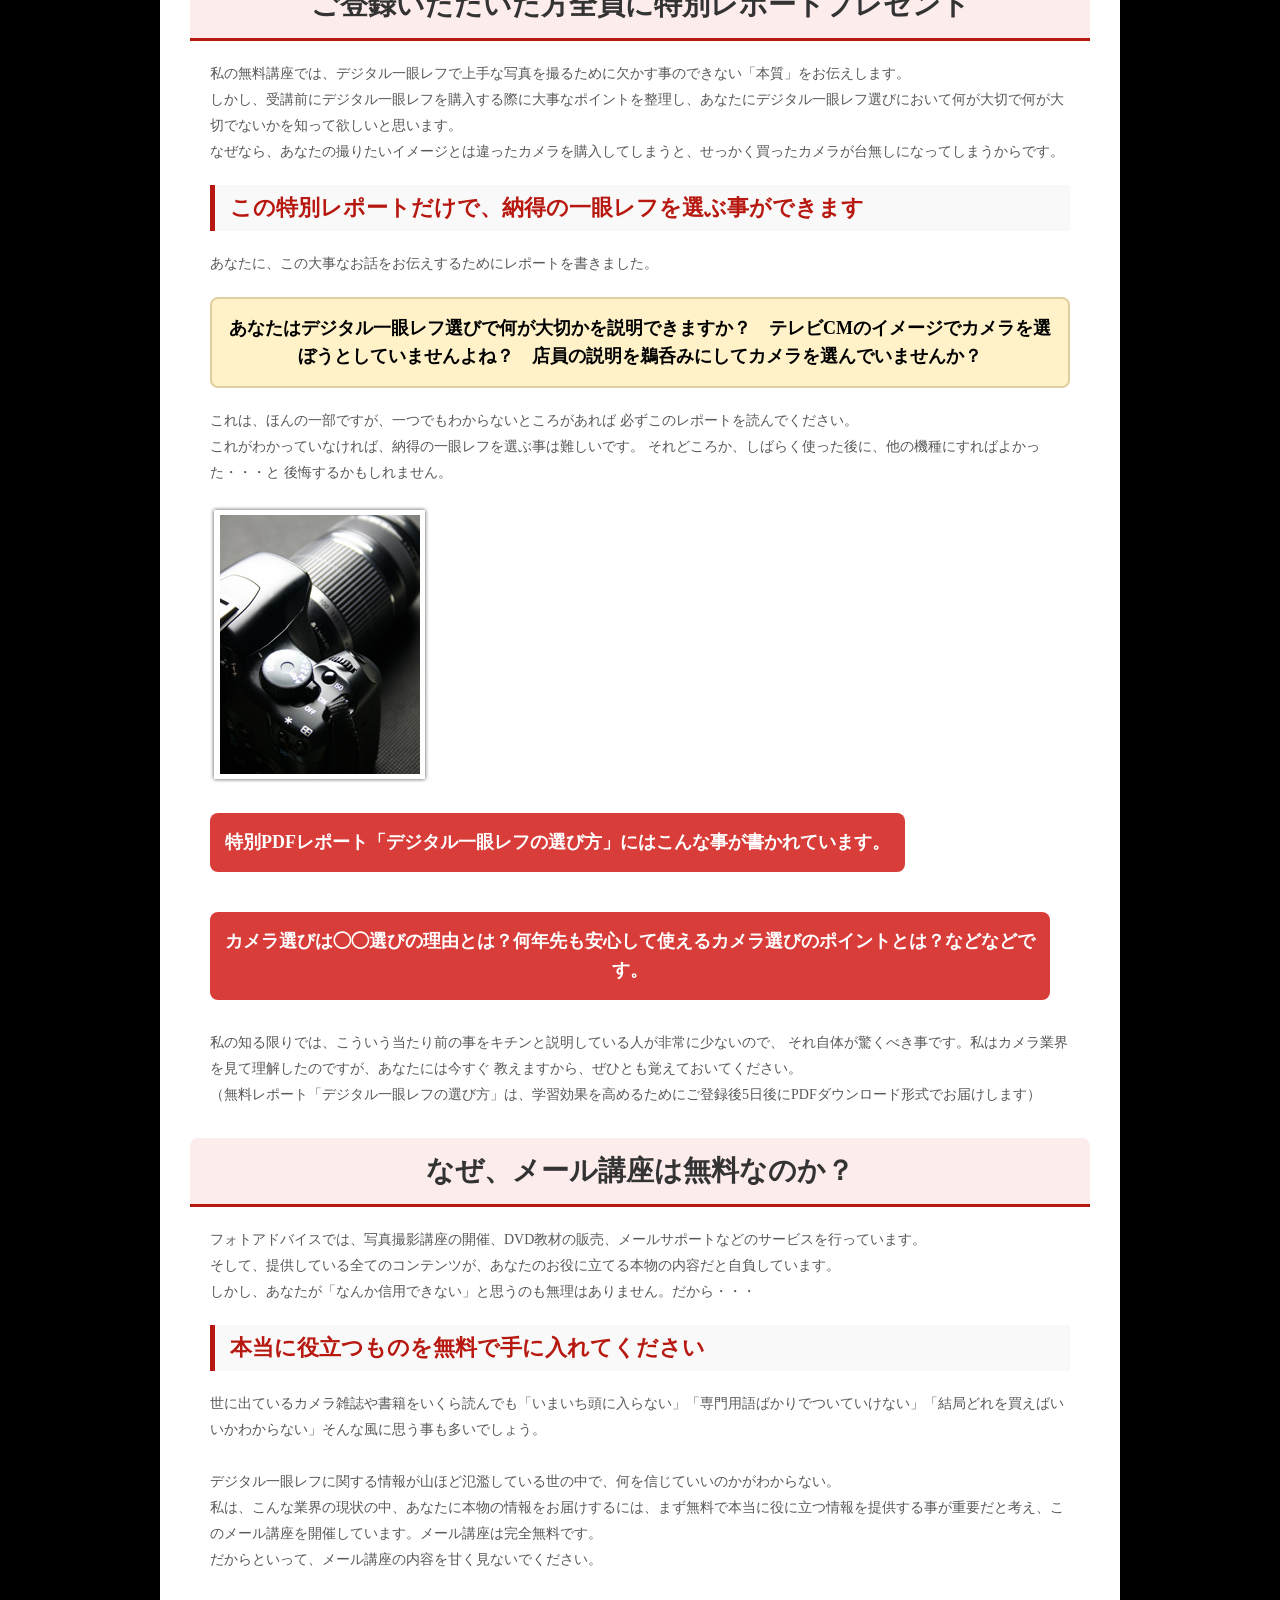
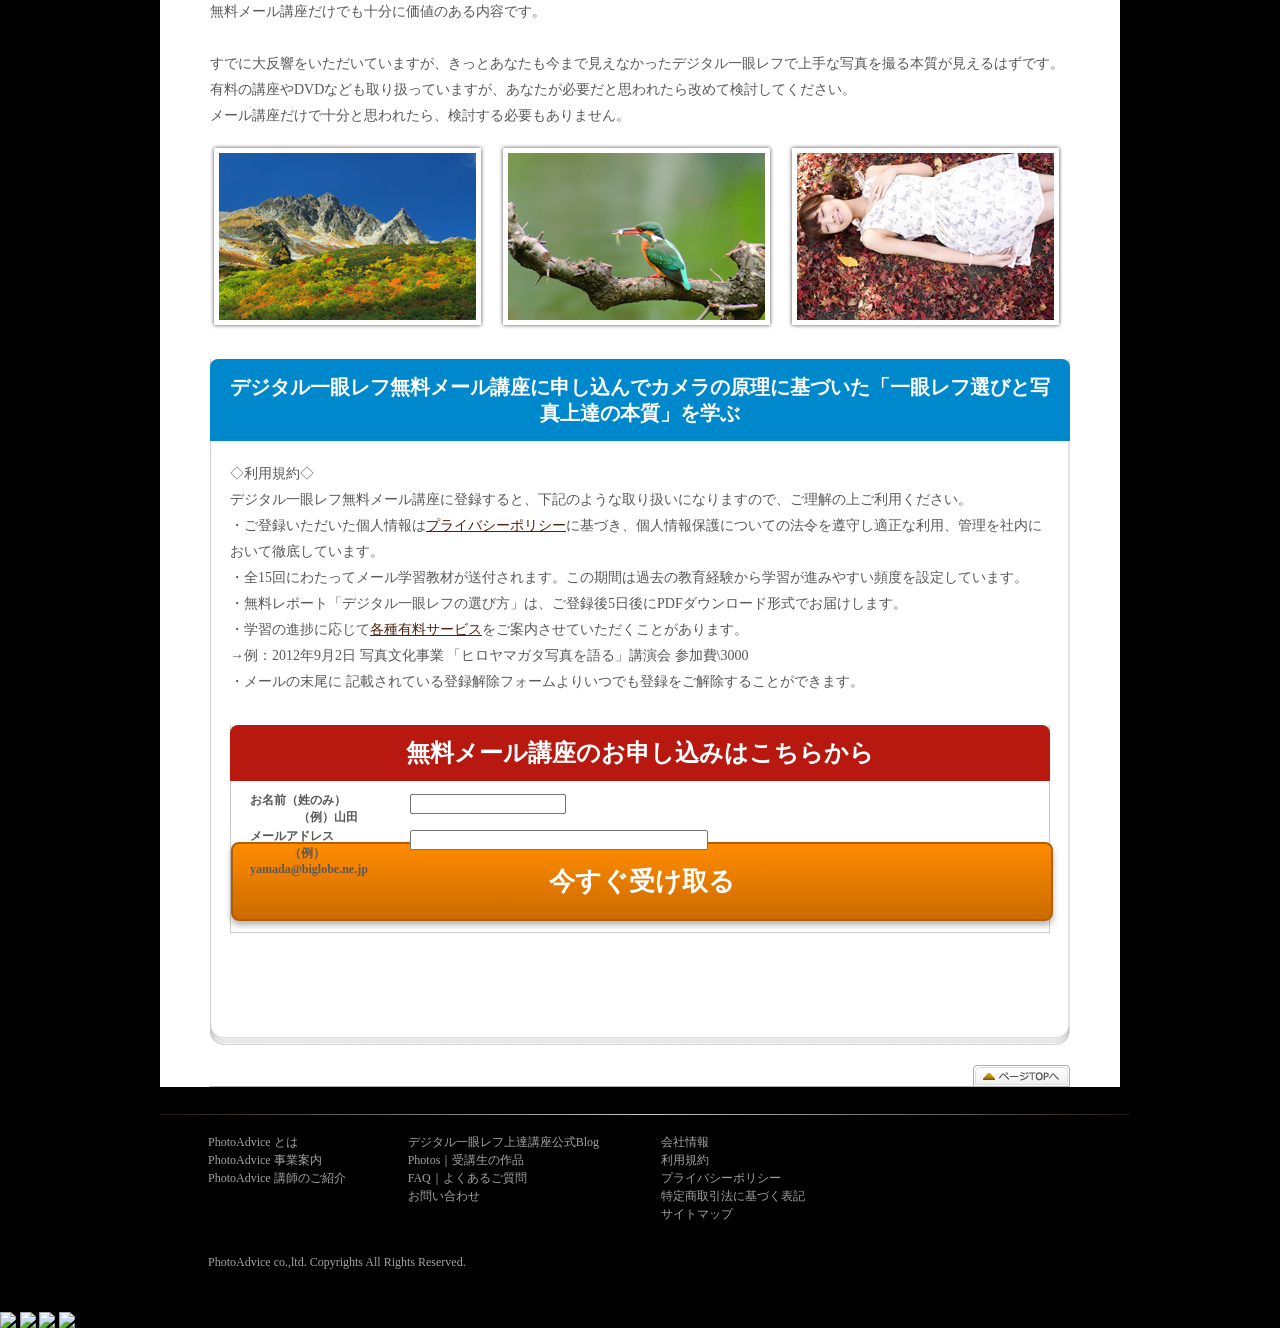
==== commit ec2d9cb1: "UI: Revert forced line breaks in the 3 reasons" ====
--- a/index.html
+++ b/index.html
@@ -42,11 +42,12 @@
       <div class="visual">
         <h1 class="main_title">デジタル一眼レフ無料講座が<br><span class="highlight">選ばれる3つの理由</span></h1>
         <div class="three-reasons">
-            <p>1. カメラ開発経験者が<br>講師だから安心</p>
-            <p>2. 100,000人が認めた<br>一眼レフの本質</p>
-            <p>3. 全員に特別レポート<br>をプレゼント</p>
-        </div>
-        <div class="btn" style="margin-top: 20px; margin-bottom: 0px;"><a href="#regist_form" style="text-decoration: none;"><span class="btn_01">無料メール講座に申し込む</span></a></div>
+          <p>1. カメラ開発経験者が講師だから安心</p>
+          <p>2. 100,000人が認めた一眼レフの本質</p>
+          <p>3. 全員に特別レポートをプレゼント</p>
+        </div>
+        <div class="btn" style="margin-top: 20px; margin-bottom: 0px;"><a href="#regist_form"
+            style="text-decoration: none;"><span class="btn_01">無料メール講座に申し込む</span></a></div>
       </div>
       <h2 class="title_01">カメラ開発経験者が<br>講師だから安心</h2>
 
@@ -99,7 +100,7 @@
           <div class="float_clear"></div>
         </div>
 
-        
+
 
       </div>
 
@@ -110,24 +111,26 @@
           <br />
           そうしたあらゆる点を考慮し「デジタル一眼レフ無料メール講座」は充実した内容をしっかりと習得し、本質を理解していただけるように1通1通の内容と質はもちろん全体の構成、順番、ボリューム等のバランスまでを考え抜いて、あなたが習得しやすい内容に作り上げています。
         </div>
-        <div class="content_image_03"><ul class="iron_rules">
-          <li>テレビCMに流されない一眼レフ選びの鉄則とは？</li>
-          <li>なぜか雑誌で語られない、カメラ選びで一番大事なキーパーツとは？</li>
-          <li>一眼レフは1.に○○選び、2.に△△選び</li>
-          <li>魔法のレンズ　シンデレラレンズの正体とは？</li>
-          <li>※実話です※　ぞっとする一眼レフの失敗事例とは？</li>
-          <li>上手な写真というのは、実は○○なんです</li>
-          <li>オート機能ではいつまでたっても上達しないって本当？</li>
-          <li>カメラの設定をすらすらマスターするキーワードとは？</li>
-          <li>脱初心者のカメラユーザーが感じる壁とは？</li>
-          <li>壁を乗り越えるＴＴＰメソッドとは？</li>
-          <li>プロカメラマンの一流の指導とは？</li>
-        </ul>
+        <div class="content_image_03">
+          <ul class="iron_rules">
+            <li>テレビCMに流されない一眼レフ選びの鉄則とは？</li>
+            <li>なぜか雑誌で語られない、カメラ選びで一番大事なキーパーツとは？</li>
+            <li>一眼レフは1.に○○選び、2.に△△選び</li>
+            <li>魔法のレンズ　シンデレラレンズの正体とは？</li>
+            <li>※実話です※　ぞっとする一眼レフの失敗事例とは？</li>
+            <li>上手な写真というのは、実は○○なんです</li>
+            <li>オート機能ではいつまでたっても上達しないって本当？</li>
+            <li>カメラの設定をすらすらマスターするキーワードとは？</li>
+            <li>脱初心者のカメラユーザーが感じる壁とは？</li>
+            <li>壁を乗り越えるＴＴＰメソッドとは？</li>
+            <li>プロカメラマンの一流の指導とは？</li>
+          </ul>
           <br /><br />
           <br />
-          <div class="btn_02"><a href="#regist_form" style="text-decoration: none;"><span class="btn_01">無料メール講座に申し込む</span></a></div>
-        </div>
-        
+          <div class="btn_02"><a href="#regist_form" style="text-decoration: none;"><span
+                class="btn_01">無料メール講座に申し込む</span></a></div>
+        </div>
+
       </div>
       <h2 class="title_01">100,000人が認めた一眼レフの本質</h2>
       <div class="content">
@@ -265,9 +268,10 @@
 
 
         <img src="img/kansou_bottom.gif" width="860" height="45" />
-        <div class="btn_center"><a href="#regist_form" style="text-decoration: none;"><span class="btn_01">無料メール講座に申し込む</span></a></div>
-
-        
+        <div class="btn_center"><a href="#regist_form" style="text-decoration: none;"><span
+              class="btn_01">無料メール講座に申し込む</span></a></div>
+
+
       </div>
       <h2 class="title_01">ご登録いただいた方全員に特別レポートプレゼント</h2>
       <div class="content">
@@ -277,20 +281,25 @@
         </div>
         <h3 class="title_02">この特別レポートだけで、納得の一眼レフを選ぶ事ができます</h3>
         <div class="content_text">あなたに、この大事なお話をお伝えするためにレポートを書きました。</div>
-        <p class="image_text image_04">あなたはデジタル一眼レフ選びで何が大切かを説明できますか？　テレビCMのイメージでカメラを選ぼうとしていませんよね？　店員の説明を鵜呑みにしてカメラを選んでいませんか？</p>
+        <p class="image_text image_04">
+          あなたはデジタル一眼レフ選びで何が大切かを説明できますか？　テレビCMのイメージでカメラを選ぼうとしていませんよね？　店員の説明を鵜呑みにしてカメラを選んでいませんか？</p>
         <div class="content_text">これは、ほんの一部ですが、一つでもわからないところがあれば 必ずこのレポートを読んでください。<br />
           これがわかっていなければ、納得の一眼レフを選ぶ事は難しいです。 それどころか、しばらく使った後に、他の機種にすればよかった・・・と 後悔するかもしれません。
         </div>
         <div>
           <div class="content_image_04"><img src="img/image_05.jpg" width="219" height="277" /></div>
-          <div class="content_image_04"><p class="image_text image_06">特別PDFレポート「デジタル一眼レフの選び方」にはこんな事が書かれています。</p></div>
-          <div class="content_image_04"><p class="image_text image_07">カメラ選びは◯◯選びの理由とは？何年先も安心して使えるカメラ選びのポイントとは？などなどです。</p></div>
+          <div class="content_image_04">
+            <p class="image_text image_06">特別PDFレポート「デジタル一眼レフの選び方」にはこんな事が書かれています。</p>
+          </div>
+          <div class="content_image_04">
+            <p class="image_text image_07">カメラ選びは◯◯選びの理由とは？何年先も安心して使えるカメラ選びのポイントとは？などなどです。</p>
+          </div>
           <div class="float_clear"></div>
         </div>
         <div class="content_text">私の知る限りでは、こういう当たり前の事をキチンと説明している人が非常に少ないので、 それ自体が驚くべき事です。私はカメラ業界を見て理解したのですが、あなたには今すぐ
           教えますから、ぜひとも覚えておいてください。<br />
           （無料レポート「デジタル一眼レフの選び方」は、学習効果を高めるためにご登録後5日後にPDFダウンロード形式でお届けします）</div>
-        
+
       </div>
       <h2 class="title_01">なぜ、メール講座は無料なのか？</h2>
       <div class="content">
@@ -315,7 +324,8 @@
         <img src="img/image_08.jpg" width="275" height="185" style="margin-top:15px" /><img src="img/image_09.jpg"
           width="275" height="185" style="margin-top:15px; margin-left:14px; margin-right:14px" /><img
           src="img/image_10.jpg" width="275" height="185" style="margin-top:15px" />
-        <div class="note_box"><div class="note_top">デジタル一眼レフ無料メール講座に申し込んでカメラの原理に基づいた「一眼レフ選びと写真上達の本質」を学ぶ</div>
+        <div class="note_box">
+          <div class="note_top">デジタル一眼レフ無料メール講座に申し込んでカメラの原理に基づいた「一眼レフ選びと写真上達の本質」を学ぶ</div>
 
           <div class="note_text">
             ◇利用規約◇<br />
@@ -331,7 +341,8 @@
 
 
 
-          <div class="form_box"><h2 class="form_title">無料メール講座のお申し込みはこちらから</h2>
+          <div class="form_box">
+            <h2 class="form_title">無料メール講座のお申し込みはこちらから</h2>
 
             <form method="post" action="https://canyon-ex.jp/fy">
               <input type="hidden" name="Publisher_Id" value="2280" />
@@ -376,105 +387,106 @@
                   <center>
                     <BUTTON type="submit" name="submit" value="今すぐ受け取る" onSubmit="doGoal(this);return false;"
                       class="form_submit_wrapper"><span class="btn_02">今すぐ受け取る</span>
-	</BUTTON></center>
+                    </BUTTON>
+                  </center>
+                </div>
+
+              </div>
+
+            </form>
+          </div>
+          <div style="clear: both; margin-bottom: 40px;"></div>
+
+
+          </br>
+
+          </br>
+          <img src="img/note_bottom.gif" width="860" height="20" />
+        </div>
+
+
+        <div class="pagetop"><a href="#top"><img src="images/pagetop.gif" alt="ページTOPへ" width="97" height="21" /></a>
+        </div>
+      </div>
+    </div>
+
+
+    <img src="images/line.gif" width="970" height="1" />
+
+
+    <div class="footer_box">
+      <div class="footer_text_link"><a href="http://photo-advice.jp/company.html">PhotoAdvice とは</a><br />
+
+        <a href="http://photo-advice.jp/work.html">PhotoAdvice 事業案内</a><br />
+        <a href="http://photo-advice.jp/staff.html">PhotoAdvice 講師のご紹介</a>
+      </div>
+      <div class="footer_text_link"><a href="http://photo-advice.jp/blog/">デジタル一眼レフ上達講座公式Blog</a><br />
+        <a href="http://photo-advice.jp/photos.html">Photos｜受講生の作品</a><br />
+        <a href="http://photo-advice.jp/faq.html">FAQ｜よくあるご質問</a><br />
+        <a href="http://photo-advice.jp/contact.html">お問い合わせ</a>
+      </div>
+      <div class="footer_text_link"><a href="http://photo-advice.jp/about.html">会社情報</a><br />
+        <a href="http://photo-advice.jp/kiyaku.html">利用規約</a><br />
+        <a href="http://photo-advice.jp/policy.html">プライバシーポリシー</a><br />
+        <a href="http://photo-advice.jp/tokuho.html">特定商取引法に基づく表記</a><br />
+        <a href="http://photo-advice.jp/sitemap.html">サイトマップ</a>
+      </div>
+      <div class="float_clear"></div>
+      <div class="copyright">PhotoAdvice co.,ltd. Copyrights All Rights Reserved.</div>
+    </div>
   </div>
-
-  </div>
-
-</form>
-    </div>
-    <div style="clear: both; margin-bottom: 40px;"></div>
-    
-
-                  </br>
-
-                  </br>
-                  <img src="img/note_bottom.gif" width="860" height="20" />
-                </div>
-
-
-                <div class="pagetop"><a href="#top"><img src="images/pagetop.gif" alt="ページTOPへ" width="97"
-                      height="21" /></a></div>
-              </div>
-          </div>
-
-
-          <img src="images/line.gif" width="970" height="1" />
-
-
-          <div class="footer_box">
-            <div class="footer_text_link"><a href="http://photo-advice.jp/company.html">PhotoAdvice とは</a><br />
-
-              <a href="http://photo-advice.jp/work.html">PhotoAdvice 事業案内</a><br />
-              <a href="http://photo-advice.jp/staff.html">PhotoAdvice 講師のご紹介</a>
-            </div>
-            <div class="footer_text_link"><a href="http://photo-advice.jp/blog/">デジタル一眼レフ上達講座公式Blog</a><br />
-              <a href="http://photo-advice.jp/photos.html">Photos｜受講生の作品</a><br />
-              <a href="http://photo-advice.jp/faq.html">FAQ｜よくあるご質問</a><br />
-              <a href="http://photo-advice.jp/contact.html">お問い合わせ</a>
-            </div>
-            <div class="footer_text_link"><a href="http://photo-advice.jp/about.html">会社情報</a><br />
-              <a href="http://photo-advice.jp/kiyaku.html">利用規約</a><br />
-              <a href="http://photo-advice.jp/policy.html">プライバシーポリシー</a><br />
-              <a href="http://photo-advice.jp/tokuho.html">特定商取引法に基づく表記</a><br />
-              <a href="http://photo-advice.jp/sitemap.html">サイトマップ</a>
-            </div>
-            <div class="float_clear"></div>
-            <div class="copyright">PhotoAdvice co.,ltd. Copyrights All Rights Reserved.</div>
-          </div>
-        </div>
-        <script type="text/javascript" src="http://apis.google.com/js/plusone.js">
-          { lang: 'ja' }
-        </script>
-
-
-        <script type="text/javascript">
-
-          var _gaq = _gaq || [];
-          _gaq.push(['_setAccount', 'UA-6431154-6']);
-          _gaq.push(['_trackPageview']);
-
-          (function () {
-            var ga = document.createElement('script'); ga.type = 'text/javascript'; ga.async = true;
-            ga.src = ('https:' == document.location.protocol ? 'https://ssl' : 'http://www') + '.google-analytics.com/ga.js';
-            var s = document.getElementsByTagName('script')[0]; s.parentNode.insertBefore(ga, s);
-          })();
-
-        </script>
-
-
-
-
-
-
-
-
-        <!-- Expert of access analysisVer5.0Start -->
-
-        <script type="text/javascript">var js_pageno = 1; var myurl = "http://photo-kouza.com/analyze2";</script>
-        <script type="text/javascript" src="http://photo-kouza.com/analyze2/analyze/outer_js.js"></script>
-
-        <noscript><img src="http://photo-kouza.com/analyze2/analyze/analyze.cgi" alt="dummy" width="1"
-            height="1" /></noscript>
-
-        <img name="first-biz-img" id="first-biz-img" alt="dummy" src="images/blank.gif" width="1" height="1" />
-        <script type="text/javascript" src="http://photo-kouza.com/analyze2/analyze/seidoku.js"></script>
-
-        <img name="first-biz-img2" id="first-biz-img2" alt="dummy" src="images/blank.gif" width="1" height="1" />
-        <script type="text/javascript" src="http://photo-kouza.com/analyze2/analyze/taizai.js"></script>
-
-        <img src="http://photo-kouza.com/analyze2/analyze/getrank.cgi" alt="dummy" width="1" height="1" />
-
-        <!-- Expert of access analysisVer5.0End -->
-
-
-
-        <!-- Expert of access analysisVer5.0_rokugaStart -->
-
-        <img name="first-biz-img3" id="first-biz-img3" src="images/blank.gif" alt="dummy" width="1" height="1" />
-        <script type="text/javascript" src="http://photo-kouza.com/analyze2/analyze/rokuga.js"></script>
-
-        <!-- Expert of access analysisVer5.0_rokugaEnd -->
+  <script type="text/javascript" src="http://apis.google.com/js/plusone.js">
+    { lang: 'ja' }
+  </script>
+
+
+  <script type="text/javascript">
+
+    var _gaq = _gaq || [];
+    _gaq.push(['_setAccount', 'UA-6431154-6']);
+    _gaq.push(['_trackPageview']);
+
+    (function () {
+      var ga = document.createElement('script'); ga.type = 'text/javascript'; ga.async = true;
+      ga.src = ('https:' == document.location.protocol ? 'https://ssl' : 'http://www') + '.google-analytics.com/ga.js';
+      var s = document.getElementsByTagName('script')[0]; s.parentNode.insertBefore(ga, s);
+    })();
+
+  </script>
+
+
+
+
+
+
+
+
+  <!-- Expert of access analysisVer5.0Start -->
+
+  <script type="text/javascript">var js_pageno = 1; var myurl = "http://photo-kouza.com/analyze2";</script>
+  <script type="text/javascript" src="http://photo-kouza.com/analyze2/analyze/outer_js.js"></script>
+
+  <noscript><img src="http://photo-kouza.com/analyze2/analyze/analyze.cgi" alt="dummy" width="1"
+      height="1" /></noscript>
+
+  <img name="first-biz-img" id="first-biz-img" alt="dummy" src="images/blank.gif" width="1" height="1" />
+  <script type="text/javascript" src="http://photo-kouza.com/analyze2/analyze/seidoku.js"></script>
+
+  <img name="first-biz-img2" id="first-biz-img2" alt="dummy" src="images/blank.gif" width="1" height="1" />
+  <script type="text/javascript" src="http://photo-kouza.com/analyze2/analyze/taizai.js"></script>
+
+  <img src="http://photo-kouza.com/analyze2/analyze/getrank.cgi" alt="dummy" width="1" height="1" />
+
+  <!-- Expert of access analysisVer5.0End -->
+
+
+
+  <!-- Expert of access analysisVer5.0_rokugaStart -->
+
+  <img name="first-biz-img3" id="first-biz-img3" src="images/blank.gif" alt="dummy" width="1" height="1" />
+  <script type="text/javascript" src="http://photo-kouza.com/analyze2/analyze/rokuga.js"></script>
+
+  <!-- Expert of access analysisVer5.0_rokugaEnd -->
 
 
 
